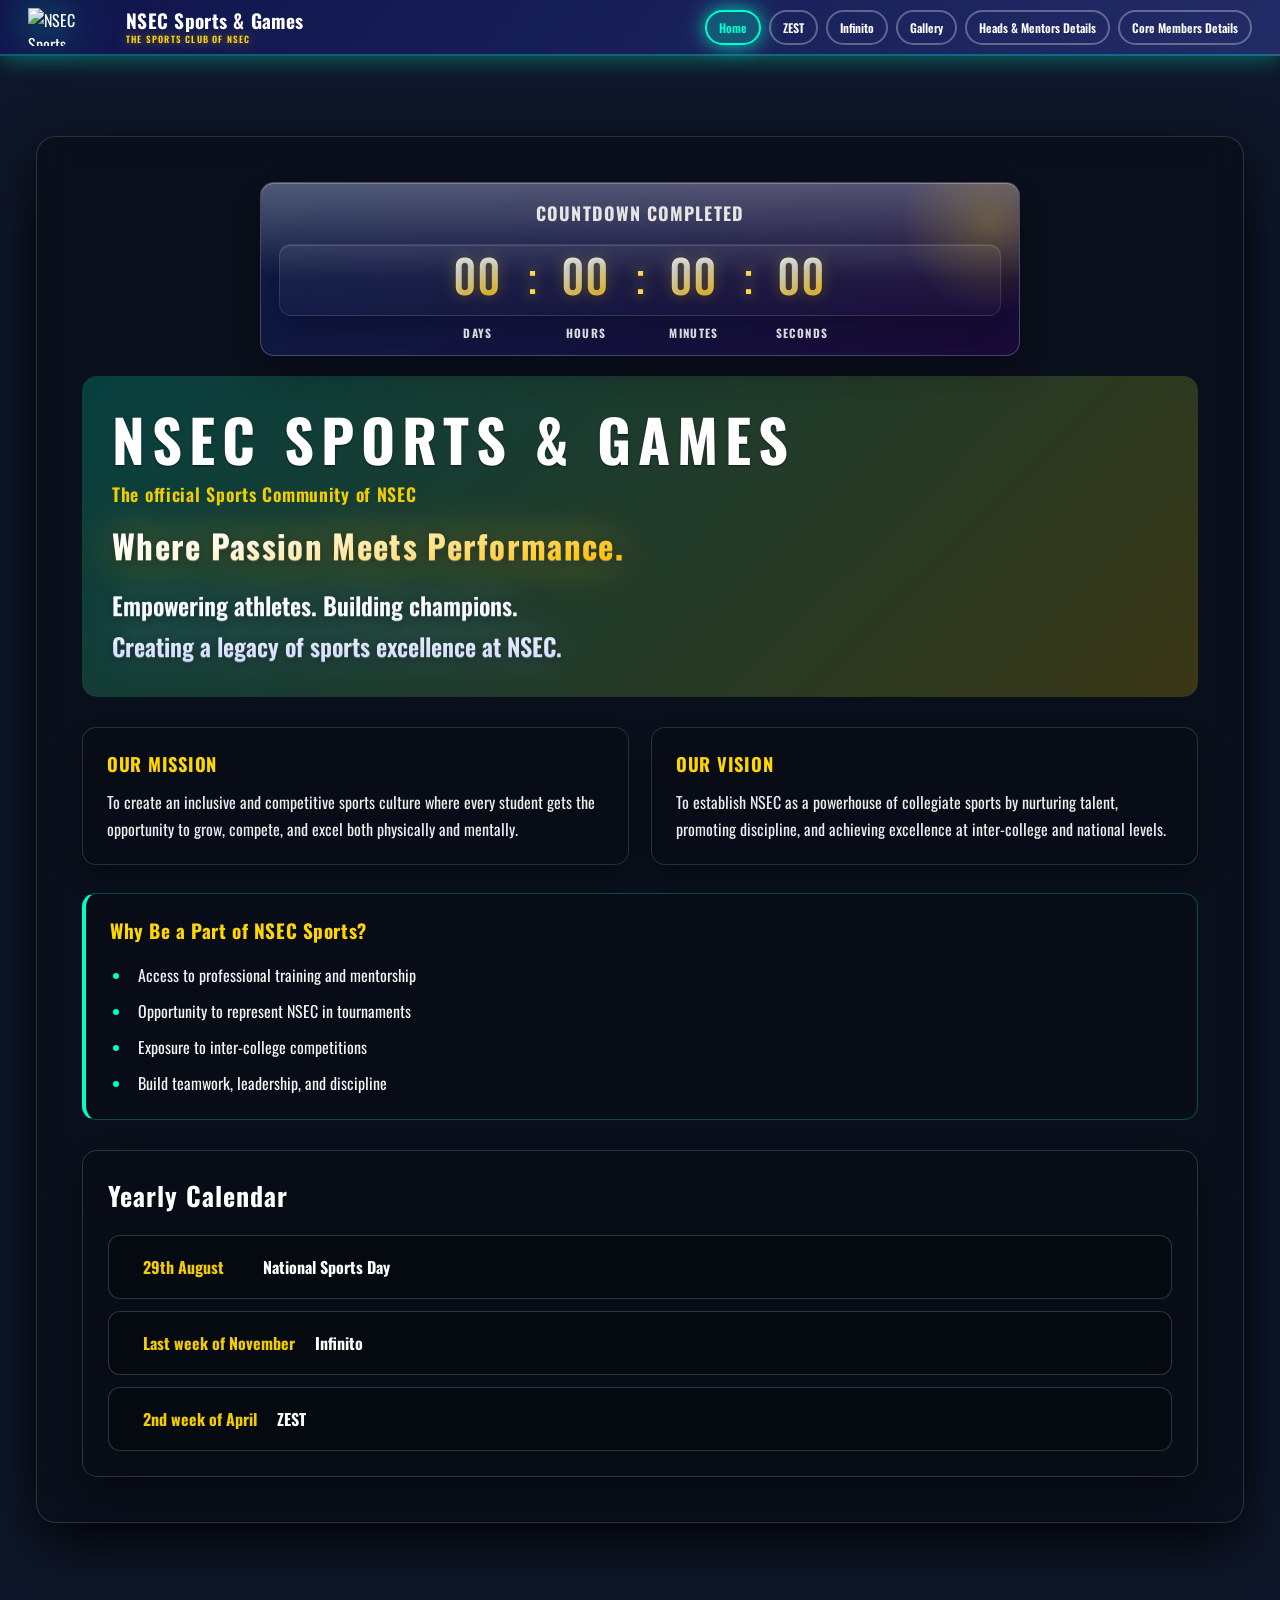
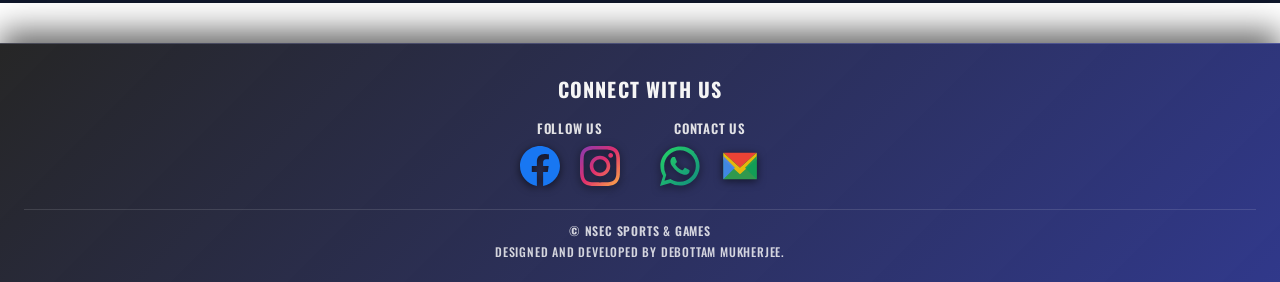
==== index.html @ f40d0f08 "first commit" ====
<!DOCTYPE html>
<html lang="en">
<head>
  <meta charset="UTF-8">
  <meta name="viewport" content="width=device-width, initial-scale=1.0">
  <title>NSEC Sports &amp; Games</title>
  <!-- Google Fonts - Sporty Font -->
  <link rel="preconnect" href="https://fonts.googleapis.com">
  <link rel="preconnect" href="https://fonts.gstatic.com" crossorigin>
  <link href="https://fonts.googleapis.com/css2?family=Bebas+Neue&family=Oswald:wght@400;600;700&display=swap" rel="stylesheet">
  <!-- Reuse existing ZEST theme -->
  <link rel="stylesheet" href="style.css">
  <link rel="stylesheet" href="nsec-sports.css">
</head>
<body class="nsec-page">
  <header class="nsec-header">
    <div class="logo-container nsec-logo-container">
      <img src="assets/NSEC_SPORTS_LOGO.png" alt="NSEC Sports" class="nsec-nav-logo">
      <div>
        <h1 id="animated-header">NSEC Sports &amp; Games</h1>
        <div class="tagline">THE SPORTS CLUB OF NSEC</div>
      </div>
    </div>

    <div class="menu-toggle" id="hamburger-nsec">
      <span></span>
      <span></span>
      <span></span>
    </div>

    <nav id="navMenuNsec">
      <a href="javascript:void(0)" class="nav-link-nsec active" data-section="home-nsec">Home</a>
      <!-- ZEST: link to existing ZEST portal -->
      <a href="zest.html" class="nav-link-nsec">ZEST</a>
      <a href="javascript:void(0)" class="nav-link-nsec" data-section="infinito">Infinito</a>
      <a href="javascript:void(0)" class="nav-link-nsec" data-section="gallery-nsec">Gallery</a>
      <a href="javascript:void(0)" class="nav-link-nsec" data-section="sports-head-nsec">Heads &amp; Mentors Details</a>
      <a href="javascript:void(0)" class="nav-link-nsec" data-section="core-members-nsec">Core Members Details</a>
    </nav>
  </header>

  <!-- HOME: yearly calendar + committee (logo gradient bg) -->
  <section id="home-nsec" class="active nsec-home-section">
    <div class="card nsec-home-card">
        <div class="nsec-countdown-strip" aria-live="polite">
          <p class="nsec-countdown-title">ZEST 2026 starts in</p>
          <p class="nsec-countdown-live-message" id="nsecCountdownLiveMessage">ZEST 2026 IS HERE!!</p>
          <div class="nsec-countdown-timer" id="nsecCountdown">
            <span class="nsec-time-unit" id="cd-days">00</span>
            <span class="nsec-time-sep" aria-hidden="true">:</span>
            <span class="nsec-time-unit" id="cd-hours">00</span>
            <span class="nsec-time-sep" aria-hidden="true">:</span>
            <span class="nsec-time-unit" id="cd-minutes">00</span>
            <span class="nsec-time-sep" aria-hidden="true">:</span>
            <span class="nsec-time-unit" id="cd-seconds">00</span>
          </div>
          <div class="nsec-countdown-labels" aria-hidden="true">
            <span>Days</span>
            <span>Hours</span>
            <span>Minutes</span>
            <span>Seconds</span>
          </div>
        </div>
        <div class="welcome-banner">
          <div class="nsec-hero-heading-block">
            <h2>NSEC Sports &amp; Games</h2>
            <p class="nsec-hero-official">The official Sports Community of NSEC</p>
          </div>
          <div class="nsec-hero-message">
            <p class="nsec-hero-tagline">Where Passion Meets Performance.</p>
            <p class="nsec-hero-lede">
              Empowering athletes. Building champions. Creating a legacy of sports excellence at NSEC.
            </p>
          </div>
        </div>

        <div class="nsec-mission-vision">
          <div class="nsec-mission-vision-block">
            <h3>Our Mission</h3>
            <p>
              To create an inclusive and competitive sports culture where every student gets the opportunity to grow, compete, and excel both physically and mentally.
            </p>
          </div>
          <div class="nsec-mission-vision-block">
            <h3>Our Vision</h3>
            <p>
              To establish NSEC as a powerhouse of collegiate sports by nurturing talent, promoting discipline, and achieving excellence at inter-college and national levels.
            </p>
          </div>
        </div>

        <div class="nsec-why-join">
          <h3>Why Be a Part of NSEC Sports?</h3>
          <ul class="nsec-why-join-list">
            <li>Access to professional training and mentorship</li>
            <li>Opportunity to represent NSEC in tournaments</li>
            <li>Exposure to inter-college competitions</li>
            <li>Build teamwork, leadership, and discipline</li>
          </ul>
        </div>

        <div class="schedule-box nsec-calendar">
          <h3>Yearly Calendar</h3>

          <div class="schedule-item nsec-schedule-flip">
            <div class="nsec-schedule-inner">
              <div class="nsec-schedule-front">
                <span class="schedule-time">29th August</span>
                <span class="schedule-event">National Sports Day</span>
              </div>
              <div class="nsec-schedule-back">
                <span class="schedule-note">Honouring legends and inspiring the next generation of NSEC athletes.</span>
              </div>
            </div>
          </div>

          <div class="schedule-item nsec-schedule-flip">
            <div class="nsec-schedule-inner">
              <div class="nsec-schedule-front">
                <span class="schedule-time">Last week of November</span>
                <span class="schedule-event">Infinito</span>
              </div>
              <div class="nsec-schedule-back">
                <span class="schedule-note">Inter‑college battles where NSEC takes on campuses from across the city.</span>
              </div>
            </div>
          </div>

          <div class="schedule-item nsec-schedule-flip">
            <div class="nsec-schedule-inner">
              <div class="nsec-schedule-front">
                <span class="schedule-time">2nd week of April</span>
                <span class="schedule-event">ZEST</span>
              </div>
              <div class="nsec-schedule-back">
                <span class="schedule-note">Our intra‑college general championship where every department fights for glory.</span>
              </div>
            </div>
          </div>
        </div>
      </div>
  </section>

  <!-- INFINITO: Coming Soon (sports-themed gradient) -->
  <section id="infinito" class="nsec-infinito-section">
    <div class="card">
      <h2>Infinito – Inter‑College Sports Fest</h2>
      <p>
        Infinito is scheduled for the <strong>last week of November</strong>, bringing together teams from
        various colleges for an action‑packed sports fest.
      </p>
      <h3 style="margin-top: 25px; text-align: center;">COMING SOON...</h3>
      <p style="text-align: center; color: #aaa; margin-top: 10px;">
        Detailed schedule, events, and registration information will be updated here.
      </p>
    </div>
  </section>

  <!-- GALLERY: Sports photos and events -->
  <section id="gallery-nsec" class="nsec-gallery-section">
    <div class="card">
      <h2>Gallery</h2>
      <p style="margin-bottom: 20px;">
        Explore our collection of sports events, competitions, and memorable moments from NSEC Sports &amp; Games.
      </p>
      <div class="gallery-grid nsec-gallery-grid">
        <div class="nsec-gallery-item"><img src="pictures_sports/_DSF9504.JPG" alt="NSEC Sports gallery image 1" loading="lazy"></div>
        <div class="nsec-gallery-item"><img src="pictures_sports/_DSF9548.JPG.jpeg" alt="NSEC Sports gallery image 2" loading="lazy"></div>
        <div class="nsec-gallery-item"><img src="pictures_sports/20220829_155145.jpg.jpeg" alt="NSEC Sports gallery image 3" loading="lazy"></div>
        <div class="nsec-gallery-item"><img src="pictures_sports/dsc_1819.jpg.jpeg" alt="NSEC Sports gallery image 4" loading="lazy"></div>
        <div class="nsec-gallery-item"><img src="pictures_sports/dsc_1949.jpg.jpeg" alt="NSEC Sports gallery image 5" loading="lazy"></div>
        <div class="nsec-gallery-item"><img src="pictures_sports/DSCF6471.JPG" alt="NSEC Sports gallery image 6" loading="lazy"></div>
        <div class="nsec-gallery-item"><img src="pictures_sports/DSCF6500.JPG" alt="NSEC Sports gallery image 7" loading="lazy"></div>
        <div class="nsec-gallery-item"><img src="pictures_sports/DSCF6588.JPG" alt="NSEC Sports gallery image 9" loading="lazy"></div>
        <div class="nsec-gallery-item"><img src="pictures_sports/img_7163.jpg.jpeg" alt="NSEC Sports gallery image 10" loading="lazy"></div>
        <div class="nsec-gallery-item"><img src="pictures_sports/whatsapp%20image%202026-03-26%20at%2022.44.28.jpeg" alt="NSEC Sports gallery image 11" loading="lazy"></div>
        <div class="nsec-gallery-item"><img src="pictures_sports/whatsapp%20image%202026-03-26%20at%2022.44.29.jpeg" alt="NSEC Sports gallery image 12" loading="lazy"></div>
        <div class="nsec-gallery-item"><img src="pictures_sports/whatsapp%20image%202026-03-26%20at%2022.44.31.jpeg" alt="NSEC Sports gallery image 13" loading="lazy"></div>
        <div class="nsec-gallery-item"><img src="pictures_sports/whatsapp%20image%202026-03-26%20at%2022.44.32.jpeg" alt="NSEC Sports gallery image 14" loading="lazy"></div>
        <div class="nsec-gallery-item"><img src="pictures_sports/whatsapp%20image%202026-03-26%20at%2022.44.33.jpeg" alt="NSEC Sports gallery image 15" loading="lazy"></div>
        <div class="nsec-gallery-item"><img src="pictures_sports/whatsapp%20image%202026-03-26%20at%2022.44.36.jpeg" alt="NSEC Sports gallery image 16" loading="lazy"></div>
        <div class="nsec-gallery-item"><img src="pictures_sports/whatsapp%20image%202026-03-26%20at%2022.44.37.jpeg" alt="NSEC Sports gallery image 17" loading="lazy"></div>
        <div class="nsec-gallery-item"><img src="pictures_sports/whatsapp%20image%202026-03-26%20at%2022.44.39.jpeg" alt="NSEC Sports gallery image 18" loading="lazy"></div>
        <div class="nsec-gallery-item"><img src="pictures_sports/whatsapp%20image%202026-03-26%20at%2022.44.42.jpeg" alt="NSEC Sports gallery image 19" loading="lazy"></div>
        <div class="nsec-gallery-item"><img src="pictures_sports/whatsapp%20image%202026-03-26%20at%2022.44.44%20%282%29.jpeg" alt="NSEC Sports gallery image 20" loading="lazy"></div>
        <div class="nsec-gallery-item"><img src="pictures_sports/whatsapp%20image%202026-03-26%20at%2022.44.44.jpeg" alt="NSEC Sports gallery image 21" loading="lazy"></div>
        <div class="nsec-gallery-item"><img src="pictures_sports/whatsapp%20image%202026-03-29%20at%2016.07.08.jpeg" alt="NSEC Sports gallery image 22" loading="lazy"></div>
        <div class="nsec-gallery-item"><img src="pictures_sports/whatsapp%20image%202026-03-29%20at%2016.08.59.jpeg" alt="NSEC Sports gallery image 23" loading="lazy"></div>
        <div class="nsec-gallery-item"><img src="pictures_sports/whatsapp%20image%202026-03-29%20at%2016.16.18.jpeg" alt="NSEC Sports gallery image 24" loading="lazy"></div>
        <div class="nsec-gallery-item"><img src="pictures_sports/WhatsApp%20Image%202026-03-30%20at%201.35.08%20AM.jpeg" alt="NSEC Sports gallery image 25" loading="lazy"></div>
      </div>
    </div>
  </section>

  <!-- SPORTS HEAD DETAILS: Committee cards with hover effect -->
  <section id="sports-head-nsec" class="nsec-sports-head-section">
    <div class="card">
      <h2>Heads &amp; Mentors Details</h2>
      <p style="margin-bottom: 20px; text-align: center;">
        Meet the sports heads and committee behind NSEC Sports &amp; Games.
      </p>
      <div class="committee-section" id="committeeGrid">
        <!-- INDOOR GAMES -->
        <div class="committee-group">
          <h3 class="committee-group-header committee-group-header--section">Indoor Games</h3>
        </div>
        <!-- Table Tennis Head -->
        <div class="committee-group">
          <h3 class="committee-group-header"><span class="committee-group-icon"><svg viewBox="0 0 24 24" xmlns="http://www.w3.org/2000/svg"><path d="M18.5 14c-.28 0-.5.22-.5.5v2.5c0 .28-.22.5-.5.5h-2.5c-.28 0-.5-.22-.5-.5s.22-.5.5-.5H17v-2c0-.28.22-.5.5-.5s.5.22.5.5v2.5c0 .28-.22.5-.5.5h-2.5c-.28 0-.5-.22-.5-.5s.22-.5.5-.5H17v-2c0-.28.22-.5.5-.5zm-13 0c-.28 0-.5.22-.5.5v2.5c0 .28.22.5.5.5h2.5c.28 0 .5-.22.5-.5s-.22-.5-.5-.5H7v-2c0-.28-.22-.5-.5-.5S6 14.22 6 14.5v2.5c0 .28.22.5.5.5h2.5c.28 0 .5-.22.5-.5s-.22-.5-.5-.5H7v-2c0-.28.22-.5.5-.5zM12 4C7.58 4 4 7.58 4 12s3.58 8 8 8 8-3.58 8-8-3.58-8-8-8zm0 14c-3.31 0-6-2.69-6-6s2.69-6 6-6 6 2.69 6 6-2.69 6-6 6z"/></svg></span>Table Tennis Heads</h3>
          <div class="committee-grid">
            <div class="committee-card"><div class="committee-card-inner"><img src="SPORTS COMMITTEE LIST/Soumyarup_TT Head - Soumyarup Chakraborty.jpg" alt="Soumyarup Chakrabarty"><div class="committee-info"><span class="committee-position"><span class="head-text">Table Tennis</span> Head</span><span class="committee-name">Soumyarup Chakrabarty</span><span class="committee-year">3rd Year</span><span class="committee-department">EE</span></div><div class="sporty-figures"></div></div></div>

            <div class="committee-card"><div class="committee-card-inner"><img src="SPORTS COMMITTEE LIST/IMG_20250810_115324 - Anjali Kumari.jpg" alt="Anjali Kumari"><div class="committee-info"><span class="committee-position"><span class="head-text">Table Tennis</span> Head</span><span class="committee-name">Anjali Kumari</span><span class="committee-year">2nd Year</span><span class="committee-department">CSBS</span></div><div class="sporty-figures"></div></div></div>
          </div>
        </div>
        <!-- Chess Head -->
        <div class="committee-group">
          <h3 class="committee-group-header"><span class="committee-group-icon"><svg viewBox="0 0 24 24" xmlns="http://www.w3.org/2000/svg"><path d="M19 22H5v-2h14v2zm-2.5-12c-.83 0-1.5-.67-1.5-1.5V6h-2v2.5c0 .83-.67 1.5-1.5 1.5S8 9.33 8 8.5V6H6v2.5C6 9.33 5.33 10 4.5 10S3 9.33 3 8.5V5c0-1.1.9-2 2-2h4V2h2v1h4c1.1 0 2 .9 2 2v3.5c0 .83-.67 1.5-1.5 1.5S15 9.33 15 8.5V6h-2v2.5c0 .83-.67 1.5-1.5 1.5z"/></svg></span>Chess Heads</h3>
          <div class="committee-grid">
            <div class="committee-card"><div class="committee-card-inner"><img src="SPORTS%20COMMITTEE%20LIST/Shashank Sinha_Chess Head - Shashank Sinha.jpg" alt="Shashank Sinha"><div class="committee-info"><span class="committee-position"><span class="head-text">Chess</span> Head</span><span class="committee-name">Shashank Sinha</span><span class="committee-year">3rd Year</span><span class="committee-department">IT</span></div><div class="sporty-figures"></div></div></div>
            <div class="committee-card"><div class="committee-card-inner"><img src="SPORTS%20COMMITTEE%20LIST/AMAN CHOUDHARY  - Aman Choudhary.jpg" alt="Aman Choudhary"><div class="committee-info"><span class="committee-position"><span class="head-text">Chess</span> Head</span><span class="committee-name">Aman Choudhary</span><span class="committee-year">3rd Year</span><span class="committee-department">CSBS</span></div><div class="sporty-figures"></div></div></div>
          </div>
        </div>
        <!-- Carrom Head -->
        <div class="committee-group">
          <h3 class="committee-group-header"><span class="committee-group-icon"><svg viewBox="0 0 24 24" xmlns="http://www.w3.org/2000/svg"><circle cx="12" cy="12" r="10" fill="none" stroke="currentColor" stroke-width="2"/><circle cx="12" cy="12" r="5" fill="currentColor"/></svg></span>Carrom Heads</h3>
          <div class="committee-grid">
            <div class="committee-card"><div class="committee-card-inner"><img src="SPORTS%20COMMITTEE%20LIST/Sneha Saha  - Sneha Saha.jpg" alt="Sneha Saha"><div class="committee-info"><span class="committee-position"><span class="head-text">Carrom</span> Head</span><span class="committee-name">Sneha Saha</span><span class="committee-year">2nd Year</span><span class="committee-department">BCA</span></div><div class="sporty-figures"></div></div></div>
            <div class="committee-card"><div class="committee-card-inner"><img src="SPORTS%20COMMITTEE%20LIST/Sarbojit Roy_Carrom Head - Sarbojit Roy.jpg" alt="Sarbojit Roy"><div class="committee-info"><span class="committee-position"><span class="head-text">Carrom</span> Head</span><span class="committee-name">Sarbojit Roy</span><span class="committee-year">2nd Year</span><span class="committee-department">CS-IOT</span></div><div class="sporty-figures"></div></div></div>
          </div>
        </div>
        <!-- Darts Head -->
        <div class="committee-group">
          <h3 class="committee-group-header"><span class="committee-group-icon"><svg viewBox="0 0 24 24" xmlns="http://www.w3.org/2000/svg"><path d="M15.5 2.25l-.5.5 4 4 .5-.5c.5-.5.5-1.3 0-1.8l-2.2-2.2c-.3-.3-.7-.4-1-.4-.4 0-.8.2-1.1.5zM3 20.5v-2.9l10-10 2.9 2.9-10 10H3zM5.5 19h1.1l8.4-8.4-1.1-1.1L5.5 17.9V19zM2 22v-2h20v2H2z"/></svg></span>Darts Head</h3>
          <div class="committee-grid">
            <div class="committee-card"><div class="committee-card-inner"><img src="SPORTS%20COMMITTEE%20LIST/4911142a-cee1-4b1f-a5c9-974a958bd5c6 - Debarghya Mandal.jpg" alt="Debarghya Mandal"><div class="committee-info"><span class="committee-position"><span class="head-text">Darts</span> Head</span><span class="committee-name">Debarghya Mandal</span><span class="committee-year">2nd Year</span><span class="committee-department">ECE</span></div><div class="sporty-figures"></div></div></div>
          </div>
        </div>
        <!-- Badminton Heads -->
        <div class="committee-group">
          <h3 class="committee-group-header"><span class="committee-group-icon"><svg viewBox="0 0 24 24" xmlns="http://www.w3.org/2000/svg"><path d="M12 2C6.48 2 2 6.48 2 12s4.48 10 10 10 10-4.48 10-10S17.52 2 12 2zm-1 17.93c-3.95-.49-7-3.85-7-7.93 0-.62.08-1.21.21-1.79L9 15v1c0 1.1.9 2 2 2v1.93zm6.9-2.54c-.26-.81-1-1.39-1.9-1.39h-1v-3c0-.55-.45-1-1-1H8v-2h2c.55 0 1-.45 1-1V7h2c1.1 0 2-.9 2-2v-.41c2.93 1.19 5 4.06 5 7.41 0 2.08-.8 3.97-2.1 5.39z"/></svg></span>Badminton Heads</h3>
          <div class="committee-grid">
            <div class="committee-card"><div class="committee-card-inner"><img src="SPORTS%20COMMITTEE%20LIST/Anwesha Mahata - Anwesha Mahata.jpg" alt="Anwesha Mahata"><div class="committee-info"><span class="committee-position"><span class="head-text">Badminton</span> Head</span><span class="committee-name">Anwesha Mahata</span><span class="committee-year">2nd Year</span><span class="committee-department">CSE-AIML</span></div><div class="sporty-figures"></div></div></div>
            <div class="committee-card"><div class="committee-card-inner"><img src="SPORTS%20COMMITTEE%20LIST/IMG-20260220-WA0001 - Vivek Kumar.jpg" alt="Vivek Kumar"><div class="committee-info"><span class="committee-position"><span class="head-text">Badminton</span> Head</span><span class="committee-name">Vivek Kumar</span><span class="committee-year">3rd Year</span><span class="committee-department">CSBS</span></div><div class="sporty-figures"></div></div></div>
          </div>
        </div>
        <!-- OUTDOOR GAMES -->
        <div class="committee-group">
          <h3 class="committee-group-header committee-group-header--section">Outdoor Games</h3>
        </div>
        <!-- Volleyball Head -->
        <div class="committee-group">
          <h3 class="committee-group-header"><span class="committee-group-icon"><svg viewBox="0 0 24 24" xmlns="http://www.w3.org/2000/svg"><circle cx="12" cy="12" r="10" fill="none" stroke="currentColor" stroke-width="1.5"/><path d="M12 2v4M12 18v4M2 12h4M18 12h4M4.93 4.93l2.83 2.83M16.24 16.24l2.83 2.83M4.93 19.07l2.83-2.83M16.24 7.76l2.83-2.83M19.07 4.93l-2.83 2.83M7.76 16.24l-2.83 2.83" stroke="currentColor" stroke-width="1.2" fill="none"/></svg></span>Volleyball Heads</h3>
          <div class="committee-grid">
            <div class="committee-card"><div class="committee-card-inner"><img src="SPORTS%20COMMITTEE%20LIST/Abhigyan kumar - Abhigyan Kumar.jpg" alt="Abhigyan Kumar"><div class="committee-info"><span class="committee-position"><span class="head-text">Volleyball</span> Head</span><span class="committee-name">Abhigyan Kumar</span><span class="committee-year">2nd Year</span><span class="committee-department">CS-IOT</span></div><div class="sporty-figures"></div></div></div>
            <div class="committee-card"><div class="committee-card-inner"><img src="SPORTS%20COMMITTEE%20LIST/soham ghosh  - SOHAM GHOSH.jpg" alt="Soham Ghosh"><div class="committee-info"><span class="committee-position"><span class="head-text">Volleyball</span> Head</span><span class="committee-name">Soham Ghosh</span><span class="committee-year">2nd Year</span><span class="committee-department">AEIE</span></div><div class="sporty-figures"></div></div></div>
          </div>
        </div>
        <!-- Handball Heads -->
        <div class="committee-group">
          <h3 class="committee-group-header"><span class="committee-group-icon"><svg viewBox="0 0 24 24" xmlns="http://www.w3.org/2000/svg"><circle cx="12" cy="12" r="10"/></svg></span>Handball Heads</h3>
          <div class="committee-grid">
            <div class="committee-card"><div class="committee-card-inner"><img src="SPORTS%20COMMITTEE%20LIST/Nishant Mukherjee_CSE-2ND YEAR_HANDBALL HEAD.jpg" alt="Nishant Mukherjee"><div class="committee-info"><span class="committee-position"><span class="head-text">Handball</span> Head</span><span class="committee-name">Nishant Mukherjee</span><span class="committee-year">2nd Year</span><span class="committee-department">CSE</span></div><div class="sporty-figures"></div></div></div>
            <div class="committee-card"><div class="committee-card-inner"><img src="SPORTS%20COMMITTEE%20LIST/Anoushka Basu - Anoushka Basu (Ender).jpg" alt="Anoushka Basu"><div class="committee-info"><span class="committee-position"><span class="head-text">Handball</span> Head</span><span class="committee-name">Anoushka Basu</span><span class="committee-year">2nd Year</span><span class="committee-department">EE</span></div><div class="sporty-figures"></div></div></div>
            <div class="committee-card"><div class="committee-card-inner"><img src="SPORTS%20COMMITTEE%20LIST/Shuvabrata Acharya  - Shuvabrata Acharya.jpg" alt="Shuvabrata Acharya"><div class="committee-info"><span class="committee-position"><span class="head-text">Handball</span> Head</span><span class="committee-name">Shuvabrata Acharya</span><span class="committee-year">2nd Year</span><span class="committee-department">ECE</span></div><div class="sporty-figures"></div></div></div>
          </div>
        </div>
        <!-- Cricket Head -->
        <div class="committee-group">
          <h3 class="committee-group-header"><span class="committee-group-icon"><svg viewBox="0 0 24 24" xmlns="http://www.w3.org/2000/svg"><path d="M18 4l-4 4h2.5l-.5 2-3-3 .5-2H14l-2-2 1.5-1.5L18 4zM6 20l4-4h2.5l-.5-2-3 3 .5 2H10l2 2-1.5 1.5L6 20zm12-2l-1.5-1.5L14 18v-2.5l-2 .5 3 3 2-.5V18l4-4-1.5-1.5zM4 6l1.5 1.5L8 6v2.5l2-.5-3-3-2 .5V6L4 4z"/></svg></span>Cricket Heads</h3>
          <div class="committee-grid">
            <div class="committee-card"><div class="committee-card-inner"><img src="SPORTS%20COMMITTEE%20LIST/Aritra Gupta_CSDS-2ND YEAR_CRICKET HEAD.jpg" alt="Aritra Gupta"><div class="committee-info"><span class="committee-position"><span class="head-text">Cricket</span> Head</span><span class="committee-name">Aritra Gupta</span><span class="committee-year">2nd Year</span><span class="committee-department">CSDS</span></div><div class="sporty-figures"></div></div></div>
            <div class="committee-card"><div class="committee-card-inner"><img src="SPORTS%20COMMITTEE%20LIST/IMG20250930174637 - sujal shukla.jpg" alt="Sujal Shukla"><div class="committee-info"><span class="committee-position"><span class="head-text">Cricket</span> Head</span><span class="committee-name">Sujal Shukla</span><span class="committee-year">2nd Year</span><span class="committee-department">CSE</span></div><div class="sporty-figures"></div></div></div>
          </div>
        </div>
        <!-- Athletics -->
        <div class="committee-group">
          <h3 class="committee-group-header"><span class="committee-group-icon"><svg viewBox="0 0 24 24" xmlns="http://www.w3.org/2000/svg"><path d="M13.49 5.48c1.1 0 2-.9 2-2s-.9-2-2-2-2 .9-2 2 .9 2 2 2zm-3.6 13.9l1-4.4 2.1 2v6h2v-7.5l-2.1-2 .6-3c1.3 1.5 3.3 2.5 5.5 2.5v-2c-1.9 0-3.5-1-4.3-2.4l-1-1.6c-.4-.6-1-1-1.7-1-.3 0-.5.1-.8.1l-5.2 2.2v4.7h2v-3.4l1.8-.7-1.6 8.1-4.9-1-.4 2 7 1.4z"/></svg></span>Athletics Heads</h3>
          <div class="committee-grid">
            <div class="committee-card"><div class="committee-card-inner"><img src="SPORTS%20COMMITTEE%20LIST/IMG_20251106_024901_085 - MIHIR DAS.jpg" alt="Mihir Das"><div class="committee-info"><span class="committee-position"><span class="head-text">Athletics</span> Head</span><span class="committee-name">Mihir Das</span><span class="committee-year">2nd Year</span><span class="committee-department">CSBS</span></div><div class="sporty-figures"></div></div></div>
            <div class="committee-card"><div class="committee-card-inner"><img src="SPORTS%20COMMITTEE%20LIST/Priyanshu_Banik - Priyanshu Banik.jpg" alt="Priyanshu Banik"><div class="committee-info"><span class="committee-position"><span class="head-text">Athletics</span> Head</span><span class="committee-name">Priyanshu Banik</span><span class="committee-year">2nd Year</span><span class="committee-department">CSE-AIML</span></div><div class="sporty-figures"></div></div></div>
          </div>
        </div>
        <!-- Football Head -->
        <div class="committee-group">
          <h3 class="committee-group-header"><span class="committee-group-icon"><svg viewBox="0 0 24 24" xmlns="http://www.w3.org/2000/svg"><circle cx="12" cy="12" r="10"/><path d="M12 2l2.5 7.5L22 12l-7.5 2.5L12 22l-2.5-7.5L2 12l7.5-2.5L12 2z" fill="none" stroke="currentColor" stroke-width="1.2"/></svg></span>Football Heads</h3>
          <div class="committee-grid">
            <div class="committee-card"><div class="committee-card-inner"><img src="SPORTS%20COMMITTEE%20LIST/Himangshu Ghosh_AIML_3RD YEAR_FOOTBALL HEAD.jpg" alt="Himangshu Ghosh"><div class="committee-info"><span class="committee-position"><span class="head-text">Football</span> Head</span><span class="committee-name">Himangshu Ghosh</span><span class="committee-year">3rd Year</span><span class="committee-department">AIML</span></div><div class="sporty-figures"></div></div></div>
            <div class="committee-card"><div class="committee-card-inner"><img src="SPORTS%20COMMITTEE%20LIST/PRITHWISH SIL - Prithwish Sil.jpg" alt="Prithwish Sil"><div class="committee-info"><span class="committee-position"><span class="head-text">Football</span> Head</span><span class="committee-name">Prithwish Sil</span><span class="committee-year">2nd Year</span><span class="committee-department">CSBS</span></div><div class="sporty-figures"></div></div></div>
            <div class="committee-card"><div class="committee-card-inner"><img src="SPORTS%20COMMITTEE%20LIST/WA_1771505440812 - Rudra Saha.jpeg" alt="Rudra Saha"><div class="committee-info"><span class="committee-position"><span class="head-text">Football</span> Head</span><span class="committee-name">Rudra Saha</span><span class="committee-year">2nd Year</span><span class="committee-department">CSE-AIML</span></div><div class="sporty-figures"></div></div></div>
          </div>
        </div>
        <!-- Technical team (after outdoor games) -->
        <div class="committee-group">
          <h3 class="committee-group-header committee-group-header--section">Technical Team</h3>
        </div>
        <div class="committee-group">
          <h3 class="committee-group-header"><span class="committee-group-icon"><svg viewBox="0 0 24 24" xmlns="http://www.w3.org/2000/svg"><path d="M9.4 16.6L4.8 12l4.6-4.6L8 6l-6 6 6 6 1.4-1.4zm5.2 0l4.6-4.6-4.6-4.6L16 6l6 6-6 6-1.4-1.4z"/></svg></span>Technical Heads</h3>
          <div class="committee-grid">
            <div class="committee-card"><div class="committee-card-inner"><img src="SPORTS%20COMMITTEE%20LIST/ADITYA RAJ.jpg" alt="Aditya Raj"><div class="committee-info"><span class="committee-position"><span class="head-text">Technical</span> Head</span><span class="committee-name">Aditya Raj</span><span class="committee-year">3rd Year</span><span class="committee-department">CSBS</span></div><div class="sporty-figures"></div></div></div>
            <div class="committee-card"><div class="committee-card-inner"><img src="SPORTS%20COMMITTEE%20LIST/IMG_20251129_021149 - Atanu Pal.jpg" alt="Atanu Pal"><div class="committee-info"><span class="committee-position"><span class="head-text">Technical</span> Head</span><span class="committee-name">Atanu Pal</span><span class="committee-year">1st Year</span><span class="committee-department">MCA</span></div><div class="sporty-figures"></div></div></div>
          </div>
        </div>
        <div class="committee-group">
          <h3 class="committee-group-header"><span class="committee-group-icon"><svg viewBox="0 0 24 24" xmlns="http://www.w3.org/2000/svg"><path d="M18 16.08c-.76 0-1.44.3-1.96.77L8.91 12.7c.05-.23.09-.46.09-.7s-.04-.47-.09-.7l7.05-4.11c.54.5 1.25.81 2.04.81 1.66 0 3-1.34 3-3s-1.34-3-3-3-3 1.34-3 3c0 .24.04.47.09.7L8.04 9.81C7.5 9.31 6.79 9 6 9c-1.66 0-3 1.34-3 3s1.34 3 3 3c.79 0 1.5-.31 2.04-.81l7.12 4.16c-.05.21-.08.43-.08.65 0 1.61 1.31 2.92 2.92 2.92 1.61 0 2.92-1.31 2.92-2.92s-1.31-2.92-2.92-2.92z"/></svg></span>Social Media Head</h3>
          <div class="committee-grid">
            <div class="committee-card"><div class="committee-card-inner"><img src="SPORTS%20COMMITTEE%20LIST/Aniruddha Mukherjee - Aniruddha Mukherjee.jpg" alt="Aniruddha Mukherjee"><div class="committee-info"><span class="committee-position"><span class="head-text">Social Media</span> Head</span><span class="committee-name">Aniruddha Mukherjee</span><span class="committee-year">2nd Year</span><span class="committee-department">IT</span></div><div class="sporty-figures"></div></div></div>
          </div>
        </div>
        <div class="committee-group">
          <h3 class="committee-group-header"><span class="committee-group-icon"><svg viewBox="0 0 24 24" xmlns="http://www.w3.org/2000/svg"><path d="M18 4l2 4h-3l-2-4h-2l2 4h-3l-2-4H8l2 4H7L5 4H4c-1.1 0-1.99.9-1.99 2L2 18c0 1.1.9 2 2 2h16c1.1 0 2-.9 2-2V4h-4z"/></svg></span>Video Editing Head</h3>
          <div class="committee-grid">
            <div class="committee-card"><div class="committee-card-inner"><img src="SPORTS%20COMMITTEE%20LIST/Ishita Shaw.jpeg" alt="Ishita Shaw"><div class="committee-info"><span class="committee-position"><span class="head-text">Video Editing</span> Head</span><span class="committee-name">Ishita Shaw</span><span class="committee-year">2nd Year</span><span class="committee-department">CSE</span></div><div class="sporty-figures"></div></div></div>
          </div>
        </div>
        <!-- Mentors -->
        <div class="committee-group">
          <h3 class="committee-group-header">
            <span class="committee-group-icon">
              <svg viewBox="0 0 24 24" xmlns="http://www.w3.org/2000/svg">
                <path d="M9.4 16.6L4.8 12l4.6-4.6L8 6l-6 6 6 6 1.4-1.4zm5.2 0l4.6-4.6-4.6-4.6L16 6l6 6-6 6-1.4-1.4z"/>
              </svg>
            </span>
            Mentors
          </h3>
          <div class="committee-grid">
            <div class="committee-card">
              <div class="committee-card-inner">
                <img src="SPORTS COMMITTEE LIST/soudeepanbiswas - soudeepan biswas.jpg" alt="Soudeepan">
                <div class="committee-info">
                  <span class="committee-position">Mentor</span>
                  <span class="committee-name">Soudeepan Biswas</span>
                  <span class="committee-year">4th Year</span>
                  <span class="committee-department">IT</span>
                </div>
                <div class="sporty-figures"></div>
              </div>
            </div>
            <div class="committee-card">
              <div class="committee-card-inner">
                <img src="SPORTS COMMITTEE LIST/sinchan_roy - Sinchan Roy.jpg" alt="Sinchan">
                <div class="committee-info">
                  <span class="committee-position">Mentor</span>
                  <span class="committee-name">Sinchan Roy</span>
                  <span class="committee-year">4th Year</span>
                  <span class="committee-department">IT</span>
                </div>
                <div class="sporty-figures"></div>
              </div>
            </div>
            <div class="committee-card">
              <div class="committee-card-inner">
                <img src="SPORTS COMMITTEE LIST/SOHAM GHOSH MAIN.jpeg" alt="Soham Ghosh">
                <div class="committee-info">
                  <span class="committee-position">Mentor</span>
                  <span class="committee-name">Soham Ghosh</span>
                  <span class="committee-year">4th Year</span>
                  <span class="committee-department">ECE</span>
                </div>
                <div class="sporty-figures"></div>
              </div>
            </div>
          </div>
        </div>
      </div>
    </div>
  </section>

  <!-- CORE MEMBERS DETAILS: Detailed information about core members -->
  <section id="core-members-nsec" class="nsec-core-members-section">
    <div class="card">
      <h2>Core Members Details</h2>
      <p style="margin-bottom: 20px;">
        Meet the core members of NSEC Sports &amp; Games committee.
      </p>
      <div class="core-members-grid">
        <!-- Row 1 -->
        <div class="core-member-card">
          <div class="core-member-card-inner">
            <img src="SPORTS CORE COMMITTEE/IMG_20260220_210047 - Raghav Jaiswal.jpg" alt="Raghav">
            <div class="core-member-info">
              <span class="core-member-name">Raghav Jaiswal</span>
              <span class="core-member-role core-role-president">President</span>
              <span class="core-member-year">4th Year</span>
              <span class="core-member-department">CSE</span>
            </div>
          </div>
        </div>
        <div class="core-member-card">
          <div class="core-member-card-inner">
            <img src="SPORTS CORE COMMITTEE/STOSHA_VP.jpeg" alt="Stosha">
            <div class="core-member-info">
              <span class="core-member-name">Stosha Sen</span>
              <span class="core-member-role core-role-vice-president">Vice President</span>
              <span class="core-member-year">4th Year</span>
              <span class="core-member-department">EE</span>
            </div>
          </div>
        </div>
        <div class="core-member-card">
          <div class="core-member-card-inner">
            <img src="SPORTS CORE COMMITTEE/ANUSHKA TARAFDAR_SECRETARY.jpeg" alt="Anushka">
            <div class="core-member-info">
              <span class="core-member-name">Anushka Tarafdar</span>
              <span class="core-member-role core-role-secretary">Secretary</span>
              <span class="core-member-year">4th Year</span>
              <span class="core-member-department">IT</span>
            </div>
          </div>
        </div>
        <!-- Row 2 -->
        <div class="core-members-break"></div>
        <div class="core-member-card core-member-card--row2">
          <div class="core-member-card-inner">
            <img src="SPORTS CORE COMMITTEE/Rajendra_Kumar - Rajendra Kumar.jpeg" alt="Rajendra">
            <div class="core-member-info">
              <span class="core-member-name">Rajendra Kumar</span>
              <span class="core-member-role core-role-joint-secretary">Joint Secretary</span>
              <span class="core-member-year">3rd Year</span>
              <span class="core-member-department">CSE</span>
            </div>
          </div>
        </div>
        <div class="core-member-card core-member-card--row2">
          <div class="core-member-card-inner">
            <img src="SPORTS CORE COMMITTEE/SAYANDIP M_CO ORDINATOR .jpeg" alt="Sayandip">
            <div class="core-member-info">
              <span class="core-member-name">Sayandip Mondal</span>
              <span class="core-member-role core-role-coordinator">Coordinator</span>
              <span class="core-member-year">4th Year</span>
              <span class="core-member-department">AEIE</span>
            </div>
          </div>
        </div>
      </div>
    </div>
  </section>

  <footer class="site-footer">
    <div class="site-footer-inner">
      <div class="footer-connect">
        <h3 class="footer-title">Connect With Us</h3>
        <div class="footer-connect-grid">
          <div class="footer-connect-column">
            <div class="footer-column-title">Follow Us</div>
            <div class="footer-social-links">
              <a href="https://www.facebook.com/share/1NwCM6Vyj1/" target="_blank" rel="noopener noreferrer" class="social-link">
                <svg width="40" height="40" viewBox="0 0 24 24" fill="#1877F2" xmlns="http://www.w3.org/2000/svg">
                  <path d="M24 12.073c0-6.627-5.373-12-12-12s-12 5.373-12 12c0 5.99 4.388 10.954 10.125 11.854v-8.385H7.078v-3.47h3.047V9.43c0-3.007 1.792-4.669 4.533-4.669 1.312 0 2.686.235 2.686.235v2.953H15.83c-1.491 0-1.956.925-1.956 1.874v2.25h3.328l-.532 3.47h-2.796v8.385C19.612 23.027 24 18.062 24 12.073z"/>
                </svg>
              </a>
              <a href="https://www.instagram.com/nsecsports?igsh=MTd5bjNsMjNtdTRuNg==" target="_blank" rel="noopener noreferrer" class="social-link">
                <svg width="40" height="40" viewBox="0 0 24 24" fill="url(#instagram-gradient-footer)" xmlns="http://www.w3.org/2000/svg">
                  <defs>
                    <linearGradient id="instagram-gradient-footer" x1="0%" y1="0%" x2="100%" y2="100%">
                      <stop offset="0%" style="stop-color:#833AB4;stop-opacity:1" />
                      <stop offset="50%" style="stop-color:#E1306C;stop-opacity:1" />
                      <stop offset="100%" style="stop-color:#FCAF45;stop-opacity:1" />
                    </linearGradient>
                  </defs>
                  <path d="M12 2.163c3.204 0 3.584.012 4.85.07 3.252.148 4.771 1.691 4.919 4.919.058 1.265.069 1.645.069 4.849 0 3.205-.012 3.584-.069 4.849-.149 3.225-1.664 4.771-4.919 4.919-1.266.058-1.644.07-4.85.07-3.204 0-3.584-.012-4.849-.07-3.26-.149-4.771-1.699-4.919-4.92-.058-1.265-.07-1.644-.07-4.849 0-3.204.013-3.583.07-4.849.149-3.227 1.664-4.771 4.919-4.919 1.266-.057 1.645-.069 4.849-.069zm0-2.163c-3.259 0-3.667.014-4.947.072-4.358.2-6.78 2.618-6.98 6.98-.059 1.281-.073 1.689-.073 4.948 0 3.259.014 3.668.072 4.948.2 4.358 2.618 6.78 6.98 6.98 1.281.058 1.689.072 4.948.072 3.259 0 3.668-.014 4.948-.072 4.354-.2 6.782-2.618 6.979-6.98.059-1.28.073-1.689.073-4.948 0-3.259-.014-3.667-.072-4.947-.196-4.354-2.617-6.78-6.979-6.98-1.281-.059-1.69-.073-4.949-.073zm0 5.838c-3.403 0-6.162 2.759-6.162 6.162s2.759 6.163 6.162 6.163 6.162-2.759 6.162-6.163c0-3.403-2.759-6.162-6.162-6.162zm0 10.162c-2.209 0-4-1.79-4-4 0-2.209 1.791-4 4-4s4 1.791 4 4c0 2.21-1.791 4-4 4zm6.406-11.845c-.796 0-1.441.645-1.441 1.44s.645 1.44 1.441 1.44c.795 0 1.439-.645 1.439-1.44s-.644-1.44-1.439-1.44z"/>
                </svg>
              </a>
            </div>
          </div>
          <div class="footer-connect-column">
            <div class="footer-column-title">Contact Us</div>
            <div class="footer-social-links">
              <a href="https://chat.whatsapp.com/IKE2flo7qimL7kziSrSjNU" target="_blank" rel="noopener noreferrer" class="social-link">
                <svg width="40" height="40" viewBox="0 0 24 24" xmlns="http://www.w3.org/2000/svg">
                  <defs>
                    <linearGradient id="whatsapp-gradient-footer" x1="0%" y1="0%" x2="100%" y2="100%">
                      <stop offset="0%" style="stop-color:#25D366;stop-opacity:1" />
                      <stop offset="100%" style="stop-color:#128C7E;stop-opacity:1" />
                    </linearGradient>
                  </defs>
                  <path fill="url(#whatsapp-gradient-footer)" d="M20.52 3.48A11.85 11.85 0 0 0 12 .25C5.52.25.25 5.52.25 12c0 2.1.55 4.15 1.6 5.96L0 24l6.2-1.8A11.7 11.7 0 0 0 12 23.75h.01c6.48 0 11.74-5.27 11.74-11.75 0-3.14-1.22-6.09-3.23-8.17zM12 21.5c-1.86 0-3.68-.5-5.26-1.46l-.38-.23-3.68 1.07 1.1-3.58-.25-.37A9.46 9.46 0 0 1 2.5 12C2.5 6.87 6.87 2.5 12 2.5c2.52 0 4.89.98 6.68 2.77A9.4 9.4 0 0 1 21.5 12c0 5.13-4.37 9.5-9.5 9.5zm5.15-7.4c-.28-.14-1.64-.81-1.9-.9-.26-.1-.45-.14-.64.14-.19.28-.74.9-.9 1.08-.17.19-.33.21-.61.07-.28-.14-1.2-.44-2.28-1.4-.84-.75-1.4-1.68-1.57-1.96-.16-.28-.02-.43.12-.57.12-.12.28-.31.42-.47.14-.16.19-.28.28-.47.09-.19.05-.35-.02-.49-.07-.14-.64-1.54-.88-2.1-.23-.55-.47-.47-.64-.48h-.55c-.19 0-.49.07-.75.35-.26.28-.99.97-.99 2.36 0 1.39 1.02 2.73 1.16 2.92.14.19 2.01 3.08 4.87 4.32.68.29 1.21.46 1.63.59.68.22 1.29.19 1.78.12.54-.08 1.64-.67 1.87-1.32.23-.65.23-1.2.16-1.32-.07-.12-.26-.19-.54-.33z"/>
                </svg>
              </a>
              <a href="mailto:sports@nsec.ac.in" class="social-link">
                <svg width="40" height="40" viewBox="0 0 24 24" xmlns="http://www.w3.org/2000/svg">
                  <path fill="#EA4335" d="M2 4h20L12 13 2 4z"/>
                  <path fill="#34A853" d="M2 4v16h20V4l-10 9L2 4z" opacity="0.9"/>
                  <path fill="#FBBC04" d="M2 4l10 9 10-9v4L12 17 2 8V4z" opacity="0.9"/>
                  <path fill="#4285F4" d="M2 20l7-7-7-7v14z" opacity="0.9"/>
                  <path fill="#0F9D58" d="M22 20l-7-7 7-7v14z" opacity="0.9"/>
                </svg>
              </a>
            </div>
          </div>
        </div>
      </div>
      <div class="footer-bottom">
        <div class="footer-copy">© NSEC SPORTS &amp; GAMES</div>
        <div class="footer-credit">DESIGNED AND DEVELOPED BY DEBOTTAM MUKHERJEE.</div>
      </div>
    </div>
  </footer>

  <!-- Minimal JS just for this page: hamburger + section switching -->
  <script>
    // Letter-by-letter animation function
    function animateText(elementId) {
      const element = document.getElementById(elementId);
      if (!element) return;
      
      const text = element.textContent;
      const letters = text.split('');
      element.textContent = '';
      
      letters.forEach((letter, index) => {
        const span = document.createElement('span');
        if (letter === ' ') {
          span.className = 'space';
          span.textContent = '\u00A0'; // Non-breaking space
        } else {
          span.textContent = letter;
        }
        span.style.animationDelay = `${index * 0.1}s`;
        element.appendChild(span);
      });
    }

    // Sporty figure icons (SVG paths)
    const SPORTY_ICONS = [
      '<svg viewBox="0 0 24 24" fill="#ffd700"><path d="M12 2L15 8L22 9L17 14L18 21L12 18L6 21L7 14L2 9L9 8L12 2Z"/></svg>',
      '<svg viewBox="0 0 24 24" fill="#00ffcc"><circle cx="12" cy="12" r="10"/></svg>',
      '<svg viewBox="0 0 24 24" fill="#ff6b6b"><ellipse cx="12" cy="12" rx="10" ry="6"/></svg>',
      '<svg viewBox="0 0 24 24" fill="#ffd700"><path d="M12 5L14 10L19 10L15 13L16 18L12 15L8 18L9 13L5 10L10 10L12 5Z"/></svg>',
      '<svg viewBox="0 0 24 24" fill="#536dfe"><circle cx="12" cy="12" r="9"/></svg>',
    ];

    function initCommitteeCards() {
      const cards = document.querySelectorAll('.committee-card');
      cards.forEach(card => {
        card.addEventListener('mouseenter', function () {
          const figures = this.querySelector('.sporty-figures');
          if (!figures) return;
          figures.innerHTML = '';
          const count = 8;
          for (let i = 0; i < count; i++) {
            const fig = document.createElement('div');
            fig.className = 'sporty-figure';
            fig.style.left = (10 + Math.random() * 80) + '%';
            fig.style.top = (10 + Math.random() * 80) + '%';
            fig.style.animationDelay = i * 0.06 + 's';
            fig.innerHTML = SPORTY_ICONS[i % SPORTY_ICONS.length];
            figures.appendChild(fig);
          }
          this.classList.add('active');
        });
        card.addEventListener('mouseleave', function () {
          const figures = this.querySelector('.sporty-figures');
          if (figures) figures.innerHTML = '';
          this.classList.remove('active');
        });
      });
    }

    function initNsecCountdown() {
      const titleEl = document.querySelector('.nsec-countdown-title');
      const timerWrap = document.getElementById('nsecCountdown');
      const liveMsgEl = document.getElementById('nsecCountdownLiveMessage');
      const daysEl = document.getElementById('cd-days');
      const hoursEl = document.getElementById('cd-hours');
      const minutesEl = document.getElementById('cd-minutes');
      const secondsEl = document.getElementById('cd-seconds');
      if (!titleEl || !timerWrap || !liveMsgEl || !daysEl || !hoursEl || !minutesEl || !secondsEl) return;

      // Countdown target: 9 April 2026, 2:00 PM (local time)
      const targetTime = new Date(2026, 3, 9, 14, 0, 0).getTime();
      // Keep "IS HERE" message visible until end of 12 April 2026
      const liveMessageEndTime = new Date(2026, 3, 13, 0, 0, 0).getTime();

      function pad(value) {
        return String(value).padStart(2, '0');
      }

      function render() {
        const now = Date.now();
        const diff = targetTime - now;

        if (now >= targetTime && now < liveMessageEndTime) {
          titleEl.style.display = 'none';
          timerWrap.style.display = 'none';
          liveMsgEl.style.display = 'block';
          return true;
        }

        if (diff <= 0) {
          titleEl.style.display = '';
          timerWrap.style.display = '';
          liveMsgEl.style.display = 'none';
          titleEl.textContent = 'Countdown completed';
          daysEl.textContent = '00';
          hoursEl.textContent = '00';
          minutesEl.textContent = '00';
          secondsEl.textContent = '00';
          return true;
        }

        titleEl.style.display = '';
        timerWrap.style.display = '';
        liveMsgEl.style.display = 'none';
        titleEl.textContent = 'ZEST 2026 starts in';

        const totalSeconds = Math.floor(diff / 1000);
        const days = Math.floor(totalSeconds / 86400);
        const hours = Math.floor((totalSeconds % 86400) / 3600);
        const minutes = Math.floor((totalSeconds % 3600) / 60);
        const seconds = totalSeconds % 60;

        daysEl.textContent = pad(days);
        hoursEl.textContent = pad(hours);
        minutesEl.textContent = pad(minutes);
        secondsEl.textContent = pad(seconds);
        return true;
      }

      render();
      setInterval(render, 1000);
    }

    document.addEventListener('DOMContentLoaded', function () {
      // Animate the header
      animateText('animated-header');
      initCommitteeCards();
      initNsecCountdown();

      const hamburger = document.getElementById('hamburger-nsec');
      const navMenu = document.getElementById('navMenuNsec');
      const navLinks = document.querySelectorAll('.nav-link-nsec');
      const sections = document.querySelectorAll('section');

      if (hamburger && navMenu) {
        hamburger.addEventListener('click', function (e) {
          e.preventDefault();
          e.stopPropagation();
          hamburger.classList.toggle('active');
          navMenu.classList.toggle('show');
        });

        document.addEventListener('click', function (e) {
          if (!hamburger.contains(e.target) && !navMenu.contains(e.target)) {
            hamburger.classList.remove('active');
            navMenu.classList.remove('show');
          }
        });
      }

      navLinks.forEach(link => {
        const sectionName = link.getAttribute('data-section');

        // ZEST link goes to full ZEST portal (index.html), so skip SPA handling
        if (!sectionName) return;

        link.addEventListener('click', function (e) {
          e.preventDefault();

          navLinks.forEach(l => l.classList.remove('active'));
          this.classList.add('active');

          sections.forEach(sec => sec.classList.remove('active'));
          const target = document.getElementById(sectionName);
          if (target) {
            target.classList.add('active');
          }

          window.scrollTo({ top: 0, behavior: 'smooth' });

          if (hamburger && navMenu) {
            hamburger.classList.remove('active');
            navMenu.classList.remove('show');
          }
        });
      });

      window.addEventListener('resize', () => {
        if (window.innerWidth > 768 && hamburger && navMenu) {
          hamburger.classList.remove('active');
          navMenu.classList.remove('show');
        }
      });
    });
  </script>
</body>
</html>
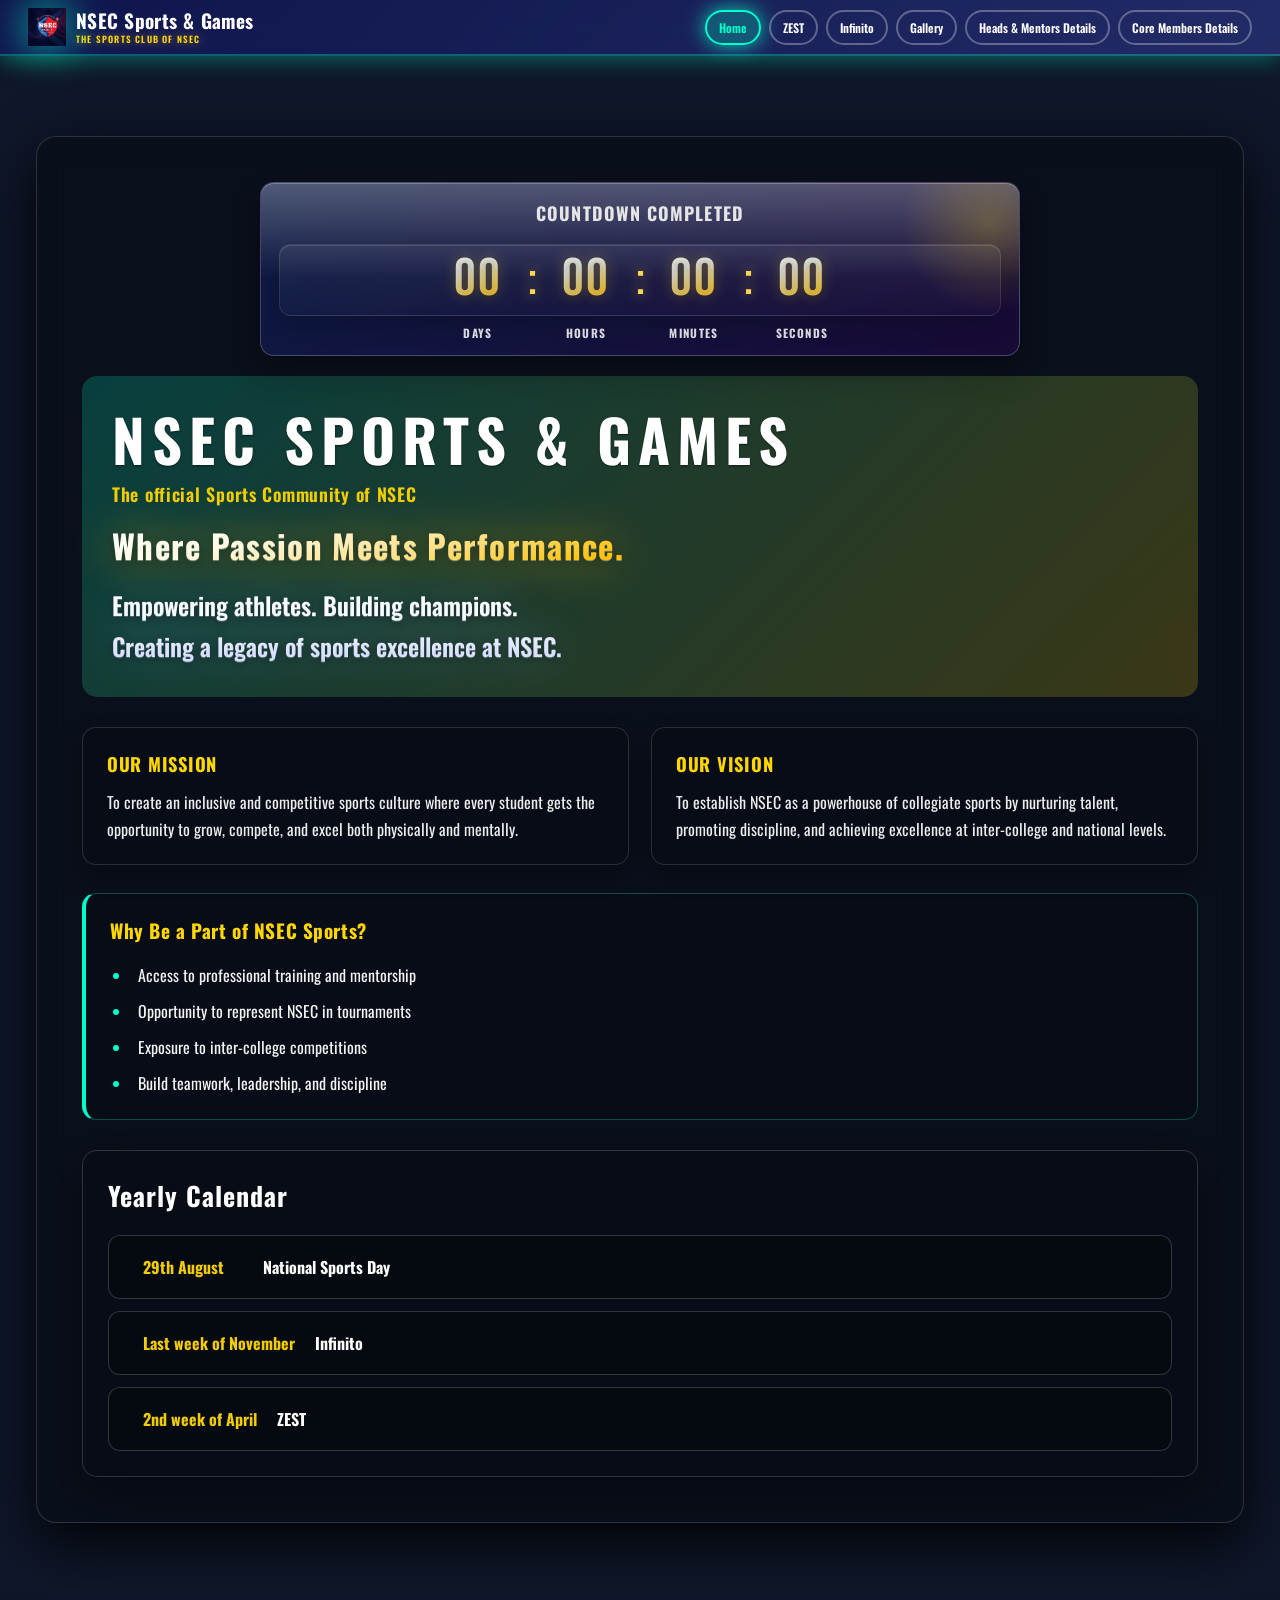
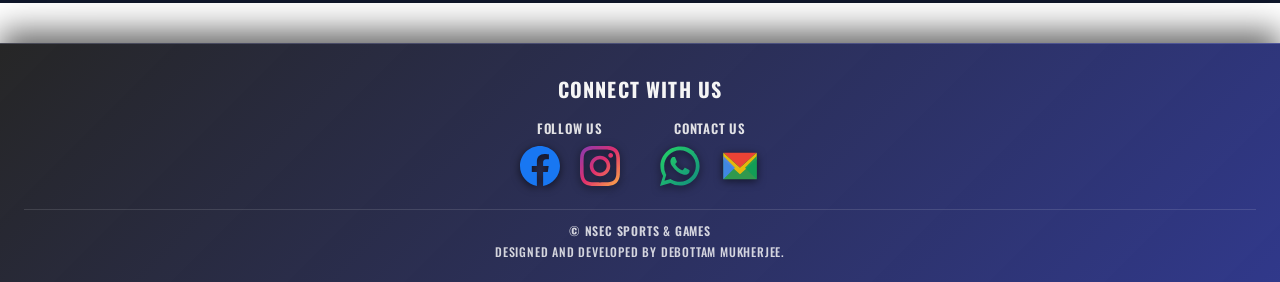
==== commit 9d952f4b: "changed all the images path" ====
--- a/index.html
+++ b/index.html
@@ -15,7 +15,7 @@
 <body class="nsec-page">
   <header class="nsec-header">
     <div class="logo-container nsec-logo-container">
-      <img src="assets/NSEC_SPORTS_LOGO.png" alt="NSEC Sports" class="nsec-nav-logo">
+      <img src="/assets/nsec_sports_logo.png" alt="NSEC Sports" class="nsec-nav-logo">
       <div>
         <h1 id="animated-header">NSEC Sports &amp; Games</h1>
         <div class="tagline">THE SPORTS CLUB OF NSEC</div>
--- a/style.css
+++ b/style.css
@@ -1307,7 +1307,7 @@
 /* ZEST: single background image across all areas (desktop + mobile) */
 .zest-page {
   background-color: #06080f !important;
-  background-image: url("assets/zest-background.png") !important;
+  background-image: url("/assets/zest-background.png") !important;
   background-repeat: no-repeat !important;
   background-size: cover !important;
   background-position: center center !important;
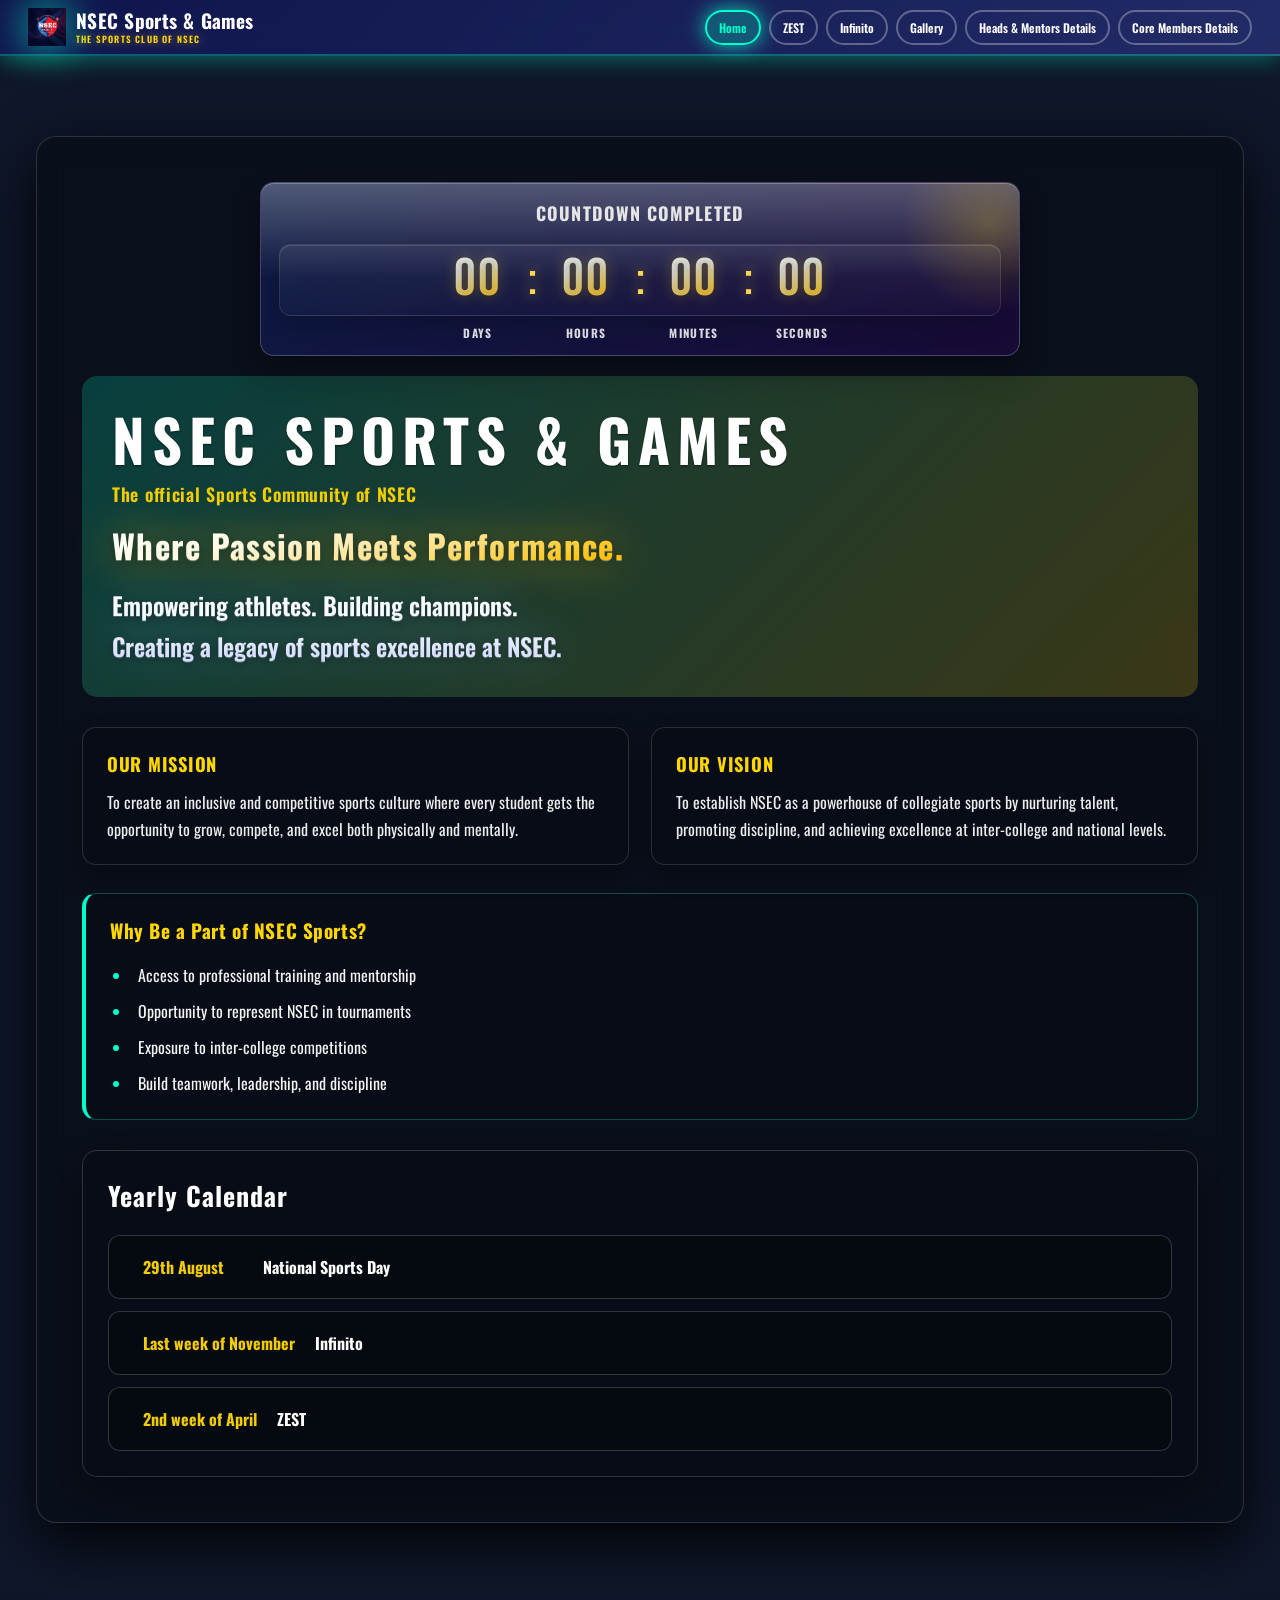
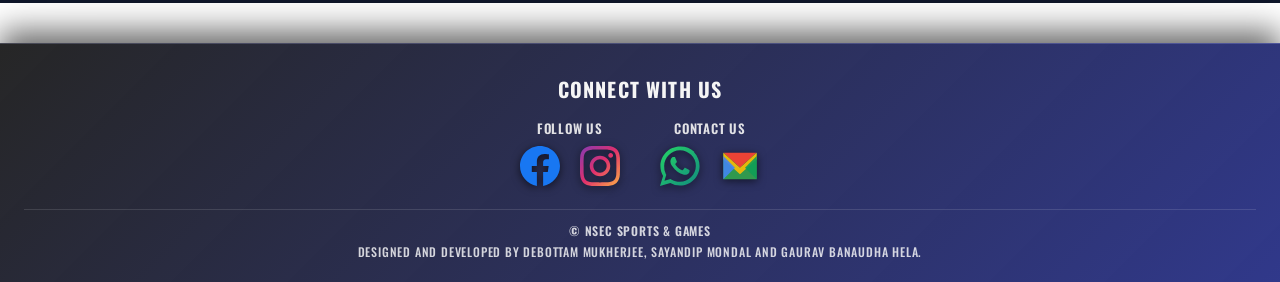
==== commit 1beac912: "changed resolution of all the images" ====
--- a/index.html
+++ b/index.html
@@ -492,7 +492,7 @@
       </div>
       <div class="footer-bottom">
         <div class="footer-copy">© NSEC SPORTS &amp; GAMES</div>
-        <div class="footer-credit">DESIGNED AND DEVELOPED BY DEBOTTAM MUKHERJEE.</div>
+        <div class="footer-credit">DESIGNED AND DEVELOPED BY DEBOTTAM MUKHERJEE, SAYANDIP MONDAL AND GAURAV BANAUDHA HELA.</div>
       </div>
     </div>
   </footer>
--- a/nsec-sports.css
+++ b/nsec-sports.css
@@ -182,7 +182,6 @@
     padding: 8px 8px;
   }
 
-  .nsec-countdown-labels { }
 }
 
 /* NSEC home hero: no green/cyan accent lines on this card */
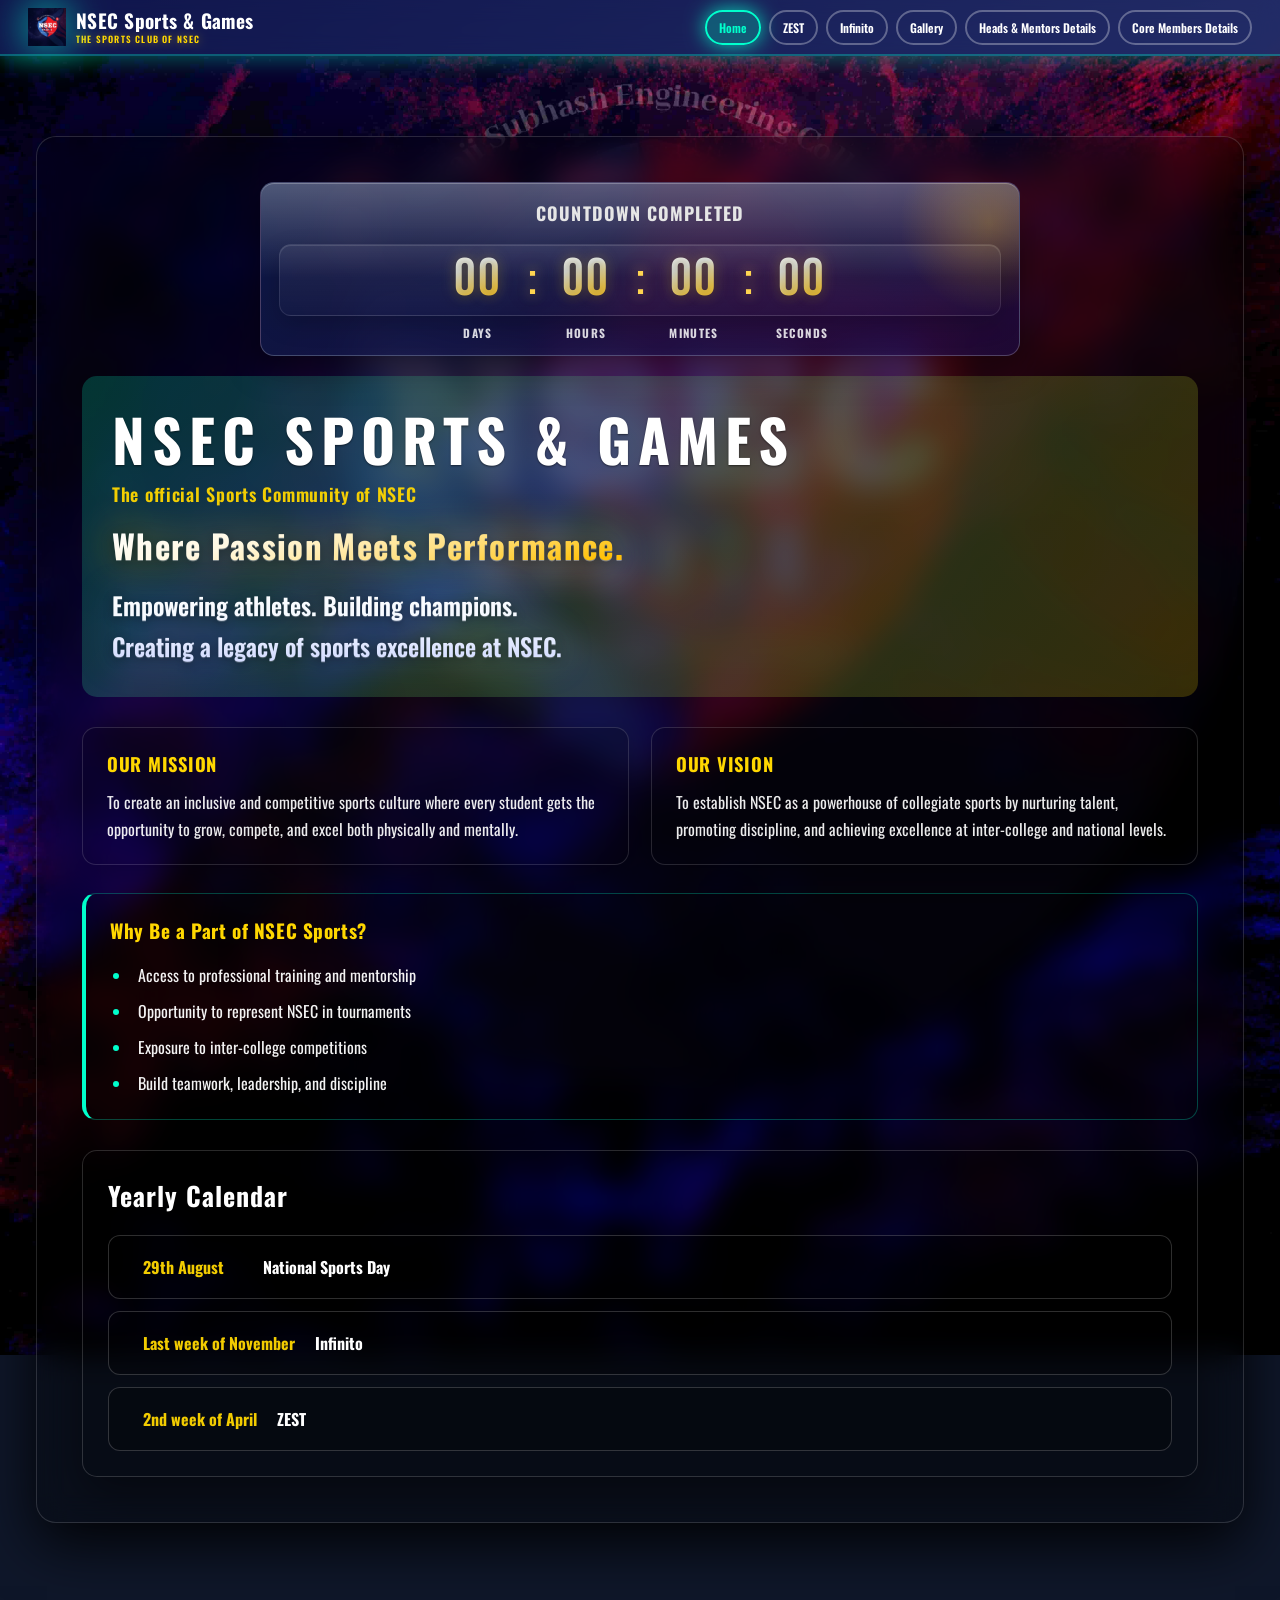
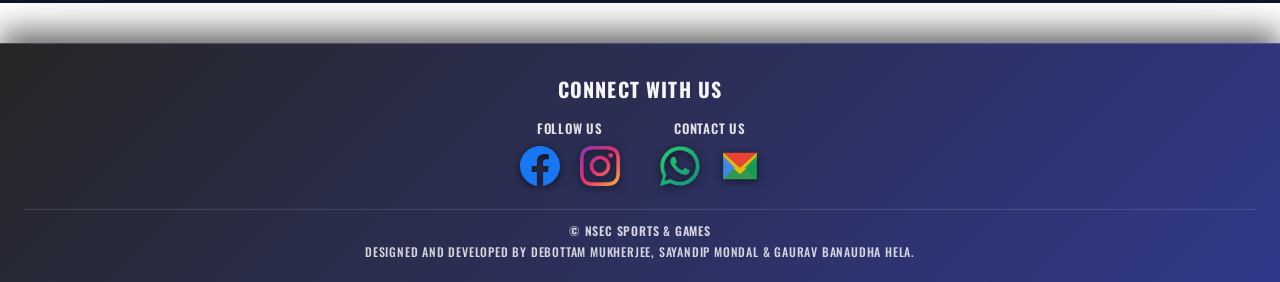
==== commit eeac1a5b: "structed all the routes" ====
--- a/index.html
+++ b/index.html
@@ -1,50 +1,84 @@
-<!DOCTYPE html>
+<!doctype html>
 <html lang="en">
-<head>
-  <meta charset="UTF-8">
-  <meta name="viewport" content="width=device-width, initial-scale=1.0">
-  <title>NSEC Sports &amp; Games</title>
-  <!-- Google Fonts - Sporty Font -->
-  <link rel="preconnect" href="https://fonts.googleapis.com">
-  <link rel="preconnect" href="https://fonts.gstatic.com" crossorigin>
-  <link href="https://fonts.googleapis.com/css2?family=Bebas+Neue&family=Oswald:wght@400;600;700&display=swap" rel="stylesheet">
-  <!-- Reuse existing ZEST theme -->
-  <link rel="stylesheet" href="style.css">
-  <link rel="stylesheet" href="nsec-sports.css">
-</head>
-<body class="nsec-page">
-  <header class="nsec-header">
-    <div class="logo-container nsec-logo-container">
-      <img src="/assets/nsec_sports_logo.png" alt="NSEC Sports" class="nsec-nav-logo">
-      <div>
-        <h1 id="animated-header">NSEC Sports &amp; Games</h1>
-        <div class="tagline">THE SPORTS CLUB OF NSEC</div>
+  <head>
+    <meta charset="UTF-8" />
+    <meta name="viewport" content="width=device-width, initial-scale=1.0" />
+    <title>NSEC Sports &amp; Games</title>
+    <!-- Google Fonts - Sporty Font -->
+    <link rel="preconnect" href="https://fonts.googleapis.com" />
+    <link rel="preconnect" href="https://fonts.gstatic.com" crossorigin />
+    <link
+      href="https://fonts.googleapis.com/css2?family=Bebas+Neue&family=Oswald:wght@400;600;700&display=swap"
+      rel="stylesheet"
+    />
+    <!-- Reuse existing ZEST theme -->
+    <link rel="stylesheet" href="style.css" />
+    <link rel="stylesheet" href="nsec-sports.css" />
+  </head>
+  <body class="nsec-page">
+    <header class="nsec-header">
+      <div class="logo-container nsec-logo-container">
+        <img
+          src="/assets/nsec_sports_logo.png"
+          alt="NSEC Sports"
+          class="nsec-nav-logo"
+        />
+        <div>
+          <h1 id="animated-header">NSEC Sports &amp; Games</h1>
+          <div class="tagline">THE SPORTS CLUB OF NSEC</div>
+        </div>
       </div>
-    </div>
-
-    <div class="menu-toggle" id="hamburger-nsec">
-      <span></span>
-      <span></span>
-      <span></span>
-    </div>
-
-    <nav id="navMenuNsec">
-      <a href="javascript:void(0)" class="nav-link-nsec active" data-section="home-nsec">Home</a>
-      <!-- ZEST: link to existing ZEST portal -->
-      <a href="zest.html" class="nav-link-nsec">ZEST</a>
-      <a href="javascript:void(0)" class="nav-link-nsec" data-section="infinito">Infinito</a>
-      <a href="javascript:void(0)" class="nav-link-nsec" data-section="gallery-nsec">Gallery</a>
-      <a href="javascript:void(0)" class="nav-link-nsec" data-section="sports-head-nsec">Heads &amp; Mentors Details</a>
-      <a href="javascript:void(0)" class="nav-link-nsec" data-section="core-members-nsec">Core Members Details</a>
-    </nav>
-  </header>
-
-  <!-- HOME: yearly calendar + committee (logo gradient bg) -->
-  <section id="home-nsec" class="active nsec-home-section">
-    <div class="card nsec-home-card">
+
+      <div class="menu-toggle" id="hamburger-nsec">
+        <span></span>
+        <span></span>
+        <span></span>
+      </div>
+
+      <nav id="navMenuNsec">
+        <a
+          href="javascript:void(0)"
+          class="nav-link-nsec active"
+          data-section="home-nsec"
+          >Home</a
+        >
+        <!-- ZEST: link to existing ZEST portal -->
+        <a href="/zest" class="nav-link-nsec">ZEST</a>
+        <a
+          href="javascript:void(0)"
+          class="nav-link-nsec"
+          data-section="infinito"
+          >Infinito</a
+        >
+        <a
+          href="javascript:void(0)"
+          class="nav-link-nsec"
+          data-section="gallery-nsec"
+          >Gallery</a
+        >
+        <a
+          href="javascript:void(0)"
+          class="nav-link-nsec"
+          data-section="sports-head-nsec"
+          >Heads &amp; Mentors Details</a
+        >
+        <a
+          href="javascript:void(0)"
+          class="nav-link-nsec"
+          data-section="core-members-nsec"
+          >Core Members Details</a
+        >
+      </nav>
+    </header>
+
+    <!-- HOME: yearly calendar + committee (logo gradient bg) -->
+    <section id="home-nsec" class="active nsec-home-section">
+      <div class="card nsec-home-card">
         <div class="nsec-countdown-strip" aria-live="polite">
           <p class="nsec-countdown-title">ZEST 2026 starts in</p>
-          <p class="nsec-countdown-live-message" id="nsecCountdownLiveMessage">ZEST 2026 IS HERE!!</p>
+          <p class="nsec-countdown-live-message" id="nsecCountdownLiveMessage">
+            ZEST 2026 IS HERE!!
+          </p>
           <div class="nsec-countdown-timer" id="nsecCountdown">
             <span class="nsec-time-unit" id="cd-days">00</span>
             <span class="nsec-time-sep" aria-hidden="true">:</span>
@@ -64,12 +98,15 @@
         <div class="welcome-banner">
           <div class="nsec-hero-heading-block">
             <h2>NSEC Sports &amp; Games</h2>
-            <p class="nsec-hero-official">The official Sports Community of NSEC</p>
+            <p class="nsec-hero-official">
+              The official Sports Community of NSEC
+            </p>
           </div>
           <div class="nsec-hero-message">
             <p class="nsec-hero-tagline">Where Passion Meets Performance.</p>
             <p class="nsec-hero-lede">
-              Empowering athletes. Building champions. Creating a legacy of sports excellence at NSEC.
+              Empowering athletes. Building champions. Creating a legacy of
+              sports excellence at NSEC.
             </p>
           </div>
         </div>
@@ -78,13 +115,17 @@
           <div class="nsec-mission-vision-block">
             <h3>Our Mission</h3>
             <p>
-              To create an inclusive and competitive sports culture where every student gets the opportunity to grow, compete, and excel both physically and mentally.
+              To create an inclusive and competitive sports culture where every
+              student gets the opportunity to grow, compete, and excel both
+              physically and mentally.
             </p>
           </div>
           <div class="nsec-mission-vision-block">
             <h3>Our Vision</h3>
             <p>
-              To establish NSEC as a powerhouse of collegiate sports by nurturing talent, promoting discipline, and achieving excellence at inter-college and national levels.
+              To establish NSEC as a powerhouse of collegiate sports by
+              nurturing talent, promoting discipline, and achieving excellence
+              at inter-college and national levels.
             </p>
           </div>
         </div>
@@ -109,7 +150,10 @@
                 <span class="schedule-event">National Sports Day</span>
               </div>
               <div class="nsec-schedule-back">
-                <span class="schedule-note">Honouring legends and inspiring the next generation of NSEC athletes.</span>
+                <span class="schedule-note"
+                  >Honouring legends and inspiring the next generation of NSEC
+                  athletes.</span
+                >
               </div>
             </div>
           </div>
@@ -121,7 +165,10 @@
                 <span class="schedule-event">Infinito</span>
               </div>
               <div class="nsec-schedule-back">
-                <span class="schedule-note">Inter‑college battles where NSEC takes on campuses from across the city.</span>
+                <span class="schedule-note"
+                  >Inter‑college battles where NSEC takes on campuses from
+                  across the city.</span
+                >
               </div>
             </div>
           </div>
@@ -133,556 +180,1329 @@
                 <span class="schedule-event">ZEST</span>
               </div>
               <div class="nsec-schedule-back">
-                <span class="schedule-note">Our intra‑college general championship where every department fights for glory.</span>
+                <span class="schedule-note"
+                  >Our intra‑college general championship where every department
+                  fights for glory.</span
+                >
               </div>
             </div>
           </div>
         </div>
       </div>
-  </section>
-
-  <!-- INFINITO: Coming Soon (sports-themed gradient) -->
-  <section id="infinito" class="nsec-infinito-section">
-    <div class="card">
-      <h2>Infinito – Inter‑College Sports Fest</h2>
-      <p>
-        Infinito is scheduled for the <strong>last week of November</strong>, bringing together teams from
-        various colleges for an action‑packed sports fest.
-      </p>
-      <h3 style="margin-top: 25px; text-align: center;">COMING SOON...</h3>
-      <p style="text-align: center; color: #aaa; margin-top: 10px;">
-        Detailed schedule, events, and registration information will be updated here.
-      </p>
-    </div>
-  </section>
-
-  <!-- GALLERY: Sports photos and events -->
-  <section id="gallery-nsec" class="nsec-gallery-section">
-    <div class="card">
-      <h2>Gallery</h2>
-      <p style="margin-bottom: 20px;">
-        Explore our collection of sports events, competitions, and memorable moments from NSEC Sports &amp; Games.
-      </p>
-      <div class="gallery-grid nsec-gallery-grid">
-        <div class="nsec-gallery-item"><img src="pictures_sports/_DSF9504.JPG" alt="NSEC Sports gallery image 1" loading="lazy"></div>
-        <div class="nsec-gallery-item"><img src="pictures_sports/_DSF9548.JPG.jpeg" alt="NSEC Sports gallery image 2" loading="lazy"></div>
-        <div class="nsec-gallery-item"><img src="pictures_sports/20220829_155145.jpg.jpeg" alt="NSEC Sports gallery image 3" loading="lazy"></div>
-        <div class="nsec-gallery-item"><img src="pictures_sports/dsc_1819.jpg.jpeg" alt="NSEC Sports gallery image 4" loading="lazy"></div>
-        <div class="nsec-gallery-item"><img src="pictures_sports/dsc_1949.jpg.jpeg" alt="NSEC Sports gallery image 5" loading="lazy"></div>
-        <div class="nsec-gallery-item"><img src="pictures_sports/DSCF6471.JPG" alt="NSEC Sports gallery image 6" loading="lazy"></div>
-        <div class="nsec-gallery-item"><img src="pictures_sports/DSCF6500.JPG" alt="NSEC Sports gallery image 7" loading="lazy"></div>
-        <div class="nsec-gallery-item"><img src="pictures_sports/DSCF6588.JPG" alt="NSEC Sports gallery image 9" loading="lazy"></div>
-        <div class="nsec-gallery-item"><img src="pictures_sports/img_7163.jpg.jpeg" alt="NSEC Sports gallery image 10" loading="lazy"></div>
-        <div class="nsec-gallery-item"><img src="pictures_sports/whatsapp%20image%202026-03-26%20at%2022.44.28.jpeg" alt="NSEC Sports gallery image 11" loading="lazy"></div>
-        <div class="nsec-gallery-item"><img src="pictures_sports/whatsapp%20image%202026-03-26%20at%2022.44.29.jpeg" alt="NSEC Sports gallery image 12" loading="lazy"></div>
-        <div class="nsec-gallery-item"><img src="pictures_sports/whatsapp%20image%202026-03-26%20at%2022.44.31.jpeg" alt="NSEC Sports gallery image 13" loading="lazy"></div>
-        <div class="nsec-gallery-item"><img src="pictures_sports/whatsapp%20image%202026-03-26%20at%2022.44.32.jpeg" alt="NSEC Sports gallery image 14" loading="lazy"></div>
-        <div class="nsec-gallery-item"><img src="pictures_sports/whatsapp%20image%202026-03-26%20at%2022.44.33.jpeg" alt="NSEC Sports gallery image 15" loading="lazy"></div>
-        <div class="nsec-gallery-item"><img src="pictures_sports/whatsapp%20image%202026-03-26%20at%2022.44.36.jpeg" alt="NSEC Sports gallery image 16" loading="lazy"></div>
-        <div class="nsec-gallery-item"><img src="pictures_sports/whatsapp%20image%202026-03-26%20at%2022.44.37.jpeg" alt="NSEC Sports gallery image 17" loading="lazy"></div>
-        <div class="nsec-gallery-item"><img src="pictures_sports/whatsapp%20image%202026-03-26%20at%2022.44.39.jpeg" alt="NSEC Sports gallery image 18" loading="lazy"></div>
-        <div class="nsec-gallery-item"><img src="pictures_sports/whatsapp%20image%202026-03-26%20at%2022.44.42.jpeg" alt="NSEC Sports gallery image 19" loading="lazy"></div>
-        <div class="nsec-gallery-item"><img src="pictures_sports/whatsapp%20image%202026-03-26%20at%2022.44.44%20%282%29.jpeg" alt="NSEC Sports gallery image 20" loading="lazy"></div>
-        <div class="nsec-gallery-item"><img src="pictures_sports/whatsapp%20image%202026-03-26%20at%2022.44.44.jpeg" alt="NSEC Sports gallery image 21" loading="lazy"></div>
-        <div class="nsec-gallery-item"><img src="pictures_sports/whatsapp%20image%202026-03-29%20at%2016.07.08.jpeg" alt="NSEC Sports gallery image 22" loading="lazy"></div>
-        <div class="nsec-gallery-item"><img src="pictures_sports/whatsapp%20image%202026-03-29%20at%2016.08.59.jpeg" alt="NSEC Sports gallery image 23" loading="lazy"></div>
-        <div class="nsec-gallery-item"><img src="pictures_sports/whatsapp%20image%202026-03-29%20at%2016.16.18.jpeg" alt="NSEC Sports gallery image 24" loading="lazy"></div>
-        <div class="nsec-gallery-item"><img src="pictures_sports/WhatsApp%20Image%202026-03-30%20at%201.35.08%20AM.jpeg" alt="NSEC Sports gallery image 25" loading="lazy"></div>
+    </section>
+
+    <!-- INFINITO: Coming Soon (sports-themed gradient) -->
+    <section id="infinito" class="nsec-infinito-section">
+      <div class="card">
+        <h2>Infinito – Inter‑College Sports Fest</h2>
+        <p>
+          Infinito is scheduled for the <strong>last week of November</strong>,
+          bringing together teams from various colleges for an action‑packed
+          sports fest.
+        </p>
+        <h3 style="margin-top: 25px; text-align: center">COMING SOON...</h3>
+        <p style="text-align: center; color: #aaa; margin-top: 10px">
+          Detailed schedule, events, and registration information will be
+          updated here.
+        </p>
       </div>
-    </div>
-  </section>
-
-  <!-- SPORTS HEAD DETAILS: Committee cards with hover effect -->
-  <section id="sports-head-nsec" class="nsec-sports-head-section">
-    <div class="card">
-      <h2>Heads &amp; Mentors Details</h2>
-      <p style="margin-bottom: 20px; text-align: center;">
-        Meet the sports heads and committee behind NSEC Sports &amp; Games.
-      </p>
-      <div class="committee-section" id="committeeGrid">
-        <!-- INDOOR GAMES -->
-        <div class="committee-group">
-          <h3 class="committee-group-header committee-group-header--section">Indoor Games</h3>
-        </div>
-        <!-- Table Tennis Head -->
-        <div class="committee-group">
-          <h3 class="committee-group-header"><span class="committee-group-icon"><svg viewBox="0 0 24 24" xmlns="http://www.w3.org/2000/svg"><path d="M18.5 14c-.28 0-.5.22-.5.5v2.5c0 .28-.22.5-.5.5h-2.5c-.28 0-.5-.22-.5-.5s.22-.5.5-.5H17v-2c0-.28.22-.5.5-.5s.5.22.5.5v2.5c0 .28-.22.5-.5.5h-2.5c-.28 0-.5-.22-.5-.5s.22-.5.5-.5H17v-2c0-.28.22-.5.5-.5zm-13 0c-.28 0-.5.22-.5.5v2.5c0 .28.22.5.5.5h2.5c.28 0 .5-.22.5-.5s-.22-.5-.5-.5H7v-2c0-.28-.22-.5-.5-.5S6 14.22 6 14.5v2.5c0 .28.22.5.5.5h2.5c.28 0 .5-.22.5-.5s-.22-.5-.5-.5H7v-2c0-.28.22-.5.5-.5zM12 4C7.58 4 4 7.58 4 12s3.58 8 8 8 8-3.58 8-8-3.58-8-8-8zm0 14c-3.31 0-6-2.69-6-6s2.69-6 6-6 6 2.69 6 6-2.69 6-6 6z"/></svg></span>Table Tennis Heads</h3>
-          <div class="committee-grid">
-            <div class="committee-card"><div class="committee-card-inner"><img src="SPORTS COMMITTEE LIST/Soumyarup_TT Head - Soumyarup Chakraborty.jpg" alt="Soumyarup Chakrabarty"><div class="committee-info"><span class="committee-position"><span class="head-text">Table Tennis</span> Head</span><span class="committee-name">Soumyarup Chakrabarty</span><span class="committee-year">3rd Year</span><span class="committee-department">EE</span></div><div class="sporty-figures"></div></div></div>
-
-            <div class="committee-card"><div class="committee-card-inner"><img src="SPORTS COMMITTEE LIST/IMG_20250810_115324 - Anjali Kumari.jpg" alt="Anjali Kumari"><div class="committee-info"><span class="committee-position"><span class="head-text">Table Tennis</span> Head</span><span class="committee-name">Anjali Kumari</span><span class="committee-year">2nd Year</span><span class="committee-department">CSBS</span></div><div class="sporty-figures"></div></div></div>
-          </div>
-        </div>
-        <!-- Chess Head -->
-        <div class="committee-group">
-          <h3 class="committee-group-header"><span class="committee-group-icon"><svg viewBox="0 0 24 24" xmlns="http://www.w3.org/2000/svg"><path d="M19 22H5v-2h14v2zm-2.5-12c-.83 0-1.5-.67-1.5-1.5V6h-2v2.5c0 .83-.67 1.5-1.5 1.5S8 9.33 8 8.5V6H6v2.5C6 9.33 5.33 10 4.5 10S3 9.33 3 8.5V5c0-1.1.9-2 2-2h4V2h2v1h4c1.1 0 2 .9 2 2v3.5c0 .83-.67 1.5-1.5 1.5S15 9.33 15 8.5V6h-2v2.5c0 .83-.67 1.5-1.5 1.5z"/></svg></span>Chess Heads</h3>
-          <div class="committee-grid">
-            <div class="committee-card"><div class="committee-card-inner"><img src="SPORTS%20COMMITTEE%20LIST/Shashank Sinha_Chess Head - Shashank Sinha.jpg" alt="Shashank Sinha"><div class="committee-info"><span class="committee-position"><span class="head-text">Chess</span> Head</span><span class="committee-name">Shashank Sinha</span><span class="committee-year">3rd Year</span><span class="committee-department">IT</span></div><div class="sporty-figures"></div></div></div>
-            <div class="committee-card"><div class="committee-card-inner"><img src="SPORTS%20COMMITTEE%20LIST/AMAN CHOUDHARY  - Aman Choudhary.jpg" alt="Aman Choudhary"><div class="committee-info"><span class="committee-position"><span class="head-text">Chess</span> Head</span><span class="committee-name">Aman Choudhary</span><span class="committee-year">3rd Year</span><span class="committee-department">CSBS</span></div><div class="sporty-figures"></div></div></div>
-          </div>
-        </div>
-        <!-- Carrom Head -->
-        <div class="committee-group">
-          <h3 class="committee-group-header"><span class="committee-group-icon"><svg viewBox="0 0 24 24" xmlns="http://www.w3.org/2000/svg"><circle cx="12" cy="12" r="10" fill="none" stroke="currentColor" stroke-width="2"/><circle cx="12" cy="12" r="5" fill="currentColor"/></svg></span>Carrom Heads</h3>
-          <div class="committee-grid">
-            <div class="committee-card"><div class="committee-card-inner"><img src="SPORTS%20COMMITTEE%20LIST/Sneha Saha  - Sneha Saha.jpg" alt="Sneha Saha"><div class="committee-info"><span class="committee-position"><span class="head-text">Carrom</span> Head</span><span class="committee-name">Sneha Saha</span><span class="committee-year">2nd Year</span><span class="committee-department">BCA</span></div><div class="sporty-figures"></div></div></div>
-            <div class="committee-card"><div class="committee-card-inner"><img src="SPORTS%20COMMITTEE%20LIST/Sarbojit Roy_Carrom Head - Sarbojit Roy.jpg" alt="Sarbojit Roy"><div class="committee-info"><span class="committee-position"><span class="head-text">Carrom</span> Head</span><span class="committee-name">Sarbojit Roy</span><span class="committee-year">2nd Year</span><span class="committee-department">CS-IOT</span></div><div class="sporty-figures"></div></div></div>
-          </div>
-        </div>
-        <!-- Darts Head -->
-        <div class="committee-group">
-          <h3 class="committee-group-header"><span class="committee-group-icon"><svg viewBox="0 0 24 24" xmlns="http://www.w3.org/2000/svg"><path d="M15.5 2.25l-.5.5 4 4 .5-.5c.5-.5.5-1.3 0-1.8l-2.2-2.2c-.3-.3-.7-.4-1-.4-.4 0-.8.2-1.1.5zM3 20.5v-2.9l10-10 2.9 2.9-10 10H3zM5.5 19h1.1l8.4-8.4-1.1-1.1L5.5 17.9V19zM2 22v-2h20v2H2z"/></svg></span>Darts Head</h3>
-          <div class="committee-grid">
-            <div class="committee-card"><div class="committee-card-inner"><img src="SPORTS%20COMMITTEE%20LIST/4911142a-cee1-4b1f-a5c9-974a958bd5c6 - Debarghya Mandal.jpg" alt="Debarghya Mandal"><div class="committee-info"><span class="committee-position"><span class="head-text">Darts</span> Head</span><span class="committee-name">Debarghya Mandal</span><span class="committee-year">2nd Year</span><span class="committee-department">ECE</span></div><div class="sporty-figures"></div></div></div>
-          </div>
-        </div>
-        <!-- Badminton Heads -->
-        <div class="committee-group">
-          <h3 class="committee-group-header"><span class="committee-group-icon"><svg viewBox="0 0 24 24" xmlns="http://www.w3.org/2000/svg"><path d="M12 2C6.48 2 2 6.48 2 12s4.48 10 10 10 10-4.48 10-10S17.52 2 12 2zm-1 17.93c-3.95-.49-7-3.85-7-7.93 0-.62.08-1.21.21-1.79L9 15v1c0 1.1.9 2 2 2v1.93zm6.9-2.54c-.26-.81-1-1.39-1.9-1.39h-1v-3c0-.55-.45-1-1-1H8v-2h2c.55 0 1-.45 1-1V7h2c1.1 0 2-.9 2-2v-.41c2.93 1.19 5 4.06 5 7.41 0 2.08-.8 3.97-2.1 5.39z"/></svg></span>Badminton Heads</h3>
-          <div class="committee-grid">
-            <div class="committee-card"><div class="committee-card-inner"><img src="SPORTS%20COMMITTEE%20LIST/Anwesha Mahata - Anwesha Mahata.jpg" alt="Anwesha Mahata"><div class="committee-info"><span class="committee-position"><span class="head-text">Badminton</span> Head</span><span class="committee-name">Anwesha Mahata</span><span class="committee-year">2nd Year</span><span class="committee-department">CSE-AIML</span></div><div class="sporty-figures"></div></div></div>
-            <div class="committee-card"><div class="committee-card-inner"><img src="SPORTS%20COMMITTEE%20LIST/IMG-20260220-WA0001 - Vivek Kumar.jpg" alt="Vivek Kumar"><div class="committee-info"><span class="committee-position"><span class="head-text">Badminton</span> Head</span><span class="committee-name">Vivek Kumar</span><span class="committee-year">3rd Year</span><span class="committee-department">CSBS</span></div><div class="sporty-figures"></div></div></div>
-          </div>
-        </div>
-        <!-- OUTDOOR GAMES -->
-        <div class="committee-group">
-          <h3 class="committee-group-header committee-group-header--section">Outdoor Games</h3>
-        </div>
-        <!-- Volleyball Head -->
-        <div class="committee-group">
-          <h3 class="committee-group-header"><span class="committee-group-icon"><svg viewBox="0 0 24 24" xmlns="http://www.w3.org/2000/svg"><circle cx="12" cy="12" r="10" fill="none" stroke="currentColor" stroke-width="1.5"/><path d="M12 2v4M12 18v4M2 12h4M18 12h4M4.93 4.93l2.83 2.83M16.24 16.24l2.83 2.83M4.93 19.07l2.83-2.83M16.24 7.76l2.83-2.83M19.07 4.93l-2.83 2.83M7.76 16.24l-2.83 2.83" stroke="currentColor" stroke-width="1.2" fill="none"/></svg></span>Volleyball Heads</h3>
-          <div class="committee-grid">
-            <div class="committee-card"><div class="committee-card-inner"><img src="SPORTS%20COMMITTEE%20LIST/Abhigyan kumar - Abhigyan Kumar.jpg" alt="Abhigyan Kumar"><div class="committee-info"><span class="committee-position"><span class="head-text">Volleyball</span> Head</span><span class="committee-name">Abhigyan Kumar</span><span class="committee-year">2nd Year</span><span class="committee-department">CS-IOT</span></div><div class="sporty-figures"></div></div></div>
-            <div class="committee-card"><div class="committee-card-inner"><img src="SPORTS%20COMMITTEE%20LIST/soham ghosh  - SOHAM GHOSH.jpg" alt="Soham Ghosh"><div class="committee-info"><span class="committee-position"><span class="head-text">Volleyball</span> Head</span><span class="committee-name">Soham Ghosh</span><span class="committee-year">2nd Year</span><span class="committee-department">AEIE</span></div><div class="sporty-figures"></div></div></div>
-          </div>
-        </div>
-        <!-- Handball Heads -->
-        <div class="committee-group">
-          <h3 class="committee-group-header"><span class="committee-group-icon"><svg viewBox="0 0 24 24" xmlns="http://www.w3.org/2000/svg"><circle cx="12" cy="12" r="10"/></svg></span>Handball Heads</h3>
-          <div class="committee-grid">
-            <div class="committee-card"><div class="committee-card-inner"><img src="SPORTS%20COMMITTEE%20LIST/Nishant Mukherjee_CSE-2ND YEAR_HANDBALL HEAD.jpg" alt="Nishant Mukherjee"><div class="committee-info"><span class="committee-position"><span class="head-text">Handball</span> Head</span><span class="committee-name">Nishant Mukherjee</span><span class="committee-year">2nd Year</span><span class="committee-department">CSE</span></div><div class="sporty-figures"></div></div></div>
-            <div class="committee-card"><div class="committee-card-inner"><img src="SPORTS%20COMMITTEE%20LIST/Anoushka Basu - Anoushka Basu (Ender).jpg" alt="Anoushka Basu"><div class="committee-info"><span class="committee-position"><span class="head-text">Handball</span> Head</span><span class="committee-name">Anoushka Basu</span><span class="committee-year">2nd Year</span><span class="committee-department">EE</span></div><div class="sporty-figures"></div></div></div>
-            <div class="committee-card"><div class="committee-card-inner"><img src="SPORTS%20COMMITTEE%20LIST/Shuvabrata Acharya  - Shuvabrata Acharya.jpg" alt="Shuvabrata Acharya"><div class="committee-info"><span class="committee-position"><span class="head-text">Handball</span> Head</span><span class="committee-name">Shuvabrata Acharya</span><span class="committee-year">2nd Year</span><span class="committee-department">ECE</span></div><div class="sporty-figures"></div></div></div>
-          </div>
-        </div>
-        <!-- Cricket Head -->
-        <div class="committee-group">
-          <h3 class="committee-group-header"><span class="committee-group-icon"><svg viewBox="0 0 24 24" xmlns="http://www.w3.org/2000/svg"><path d="M18 4l-4 4h2.5l-.5 2-3-3 .5-2H14l-2-2 1.5-1.5L18 4zM6 20l4-4h2.5l-.5-2-3 3 .5 2H10l2 2-1.5 1.5L6 20zm12-2l-1.5-1.5L14 18v-2.5l-2 .5 3 3 2-.5V18l4-4-1.5-1.5zM4 6l1.5 1.5L8 6v2.5l2-.5-3-3-2 .5V6L4 4z"/></svg></span>Cricket Heads</h3>
-          <div class="committee-grid">
-            <div class="committee-card"><div class="committee-card-inner"><img src="SPORTS%20COMMITTEE%20LIST/Aritra Gupta_CSDS-2ND YEAR_CRICKET HEAD.jpg" alt="Aritra Gupta"><div class="committee-info"><span class="committee-position"><span class="head-text">Cricket</span> Head</span><span class="committee-name">Aritra Gupta</span><span class="committee-year">2nd Year</span><span class="committee-department">CSDS</span></div><div class="sporty-figures"></div></div></div>
-            <div class="committee-card"><div class="committee-card-inner"><img src="SPORTS%20COMMITTEE%20LIST/IMG20250930174637 - sujal shukla.jpg" alt="Sujal Shukla"><div class="committee-info"><span class="committee-position"><span class="head-text">Cricket</span> Head</span><span class="committee-name">Sujal Shukla</span><span class="committee-year">2nd Year</span><span class="committee-department">CSE</span></div><div class="sporty-figures"></div></div></div>
-          </div>
-        </div>
-        <!-- Athletics -->
-        <div class="committee-group">
-          <h3 class="committee-group-header"><span class="committee-group-icon"><svg viewBox="0 0 24 24" xmlns="http://www.w3.org/2000/svg"><path d="M13.49 5.48c1.1 0 2-.9 2-2s-.9-2-2-2-2 .9-2 2 .9 2 2 2zm-3.6 13.9l1-4.4 2.1 2v6h2v-7.5l-2.1-2 .6-3c1.3 1.5 3.3 2.5 5.5 2.5v-2c-1.9 0-3.5-1-4.3-2.4l-1-1.6c-.4-.6-1-1-1.7-1-.3 0-.5.1-.8.1l-5.2 2.2v4.7h2v-3.4l1.8-.7-1.6 8.1-4.9-1-.4 2 7 1.4z"/></svg></span>Athletics Heads</h3>
-          <div class="committee-grid">
-            <div class="committee-card"><div class="committee-card-inner"><img src="SPORTS%20COMMITTEE%20LIST/IMG_20251106_024901_085 - MIHIR DAS.jpg" alt="Mihir Das"><div class="committee-info"><span class="committee-position"><span class="head-text">Athletics</span> Head</span><span class="committee-name">Mihir Das</span><span class="committee-year">2nd Year</span><span class="committee-department">CSBS</span></div><div class="sporty-figures"></div></div></div>
-            <div class="committee-card"><div class="committee-card-inner"><img src="SPORTS%20COMMITTEE%20LIST/Priyanshu_Banik - Priyanshu Banik.jpg" alt="Priyanshu Banik"><div class="committee-info"><span class="committee-position"><span class="head-text">Athletics</span> Head</span><span class="committee-name">Priyanshu Banik</span><span class="committee-year">2nd Year</span><span class="committee-department">CSE-AIML</span></div><div class="sporty-figures"></div></div></div>
-          </div>
-        </div>
-        <!-- Football Head -->
-        <div class="committee-group">
-          <h3 class="committee-group-header"><span class="committee-group-icon"><svg viewBox="0 0 24 24" xmlns="http://www.w3.org/2000/svg"><circle cx="12" cy="12" r="10"/><path d="M12 2l2.5 7.5L22 12l-7.5 2.5L12 22l-2.5-7.5L2 12l7.5-2.5L12 2z" fill="none" stroke="currentColor" stroke-width="1.2"/></svg></span>Football Heads</h3>
-          <div class="committee-grid">
-            <div class="committee-card"><div class="committee-card-inner"><img src="SPORTS%20COMMITTEE%20LIST/Himangshu Ghosh_AIML_3RD YEAR_FOOTBALL HEAD.jpg" alt="Himangshu Ghosh"><div class="committee-info"><span class="committee-position"><span class="head-text">Football</span> Head</span><span class="committee-name">Himangshu Ghosh</span><span class="committee-year">3rd Year</span><span class="committee-department">AIML</span></div><div class="sporty-figures"></div></div></div>
-            <div class="committee-card"><div class="committee-card-inner"><img src="SPORTS%20COMMITTEE%20LIST/PRITHWISH SIL - Prithwish Sil.jpg" alt="Prithwish Sil"><div class="committee-info"><span class="committee-position"><span class="head-text">Football</span> Head</span><span class="committee-name">Prithwish Sil</span><span class="committee-year">2nd Year</span><span class="committee-department">CSBS</span></div><div class="sporty-figures"></div></div></div>
-            <div class="committee-card"><div class="committee-card-inner"><img src="SPORTS%20COMMITTEE%20LIST/WA_1771505440812 - Rudra Saha.jpeg" alt="Rudra Saha"><div class="committee-info"><span class="committee-position"><span class="head-text">Football</span> Head</span><span class="committee-name">Rudra Saha</span><span class="committee-year">2nd Year</span><span class="committee-department">CSE-AIML</span></div><div class="sporty-figures"></div></div></div>
-          </div>
-        </div>
-        <!-- Technical team (after outdoor games) -->
-        <div class="committee-group">
-          <h3 class="committee-group-header committee-group-header--section">Technical Team</h3>
-        </div>
-        <div class="committee-group">
-          <h3 class="committee-group-header"><span class="committee-group-icon"><svg viewBox="0 0 24 24" xmlns="http://www.w3.org/2000/svg"><path d="M9.4 16.6L4.8 12l4.6-4.6L8 6l-6 6 6 6 1.4-1.4zm5.2 0l4.6-4.6-4.6-4.6L16 6l6 6-6 6-1.4-1.4z"/></svg></span>Technical Heads</h3>
-          <div class="committee-grid">
-            <div class="committee-card"><div class="committee-card-inner"><img src="SPORTS%20COMMITTEE%20LIST/ADITYA RAJ.jpg" alt="Aditya Raj"><div class="committee-info"><span class="committee-position"><span class="head-text">Technical</span> Head</span><span class="committee-name">Aditya Raj</span><span class="committee-year">3rd Year</span><span class="committee-department">CSBS</span></div><div class="sporty-figures"></div></div></div>
-            <div class="committee-card"><div class="committee-card-inner"><img src="SPORTS%20COMMITTEE%20LIST/IMG_20251129_021149 - Atanu Pal.jpg" alt="Atanu Pal"><div class="committee-info"><span class="committee-position"><span class="head-text">Technical</span> Head</span><span class="committee-name">Atanu Pal</span><span class="committee-year">1st Year</span><span class="committee-department">MCA</span></div><div class="sporty-figures"></div></div></div>
-          </div>
-        </div>
-        <div class="committee-group">
-          <h3 class="committee-group-header"><span class="committee-group-icon"><svg viewBox="0 0 24 24" xmlns="http://www.w3.org/2000/svg"><path d="M18 16.08c-.76 0-1.44.3-1.96.77L8.91 12.7c.05-.23.09-.46.09-.7s-.04-.47-.09-.7l7.05-4.11c.54.5 1.25.81 2.04.81 1.66 0 3-1.34 3-3s-1.34-3-3-3-3 1.34-3 3c0 .24.04.47.09.7L8.04 9.81C7.5 9.31 6.79 9 6 9c-1.66 0-3 1.34-3 3s1.34 3 3 3c.79 0 1.5-.31 2.04-.81l7.12 4.16c-.05.21-.08.43-.08.65 0 1.61 1.31 2.92 2.92 2.92 1.61 0 2.92-1.31 2.92-2.92s-1.31-2.92-2.92-2.92z"/></svg></span>Social Media Head</h3>
-          <div class="committee-grid">
-            <div class="committee-card"><div class="committee-card-inner"><img src="SPORTS%20COMMITTEE%20LIST/Aniruddha Mukherjee - Aniruddha Mukherjee.jpg" alt="Aniruddha Mukherjee"><div class="committee-info"><span class="committee-position"><span class="head-text">Social Media</span> Head</span><span class="committee-name">Aniruddha Mukherjee</span><span class="committee-year">2nd Year</span><span class="committee-department">IT</span></div><div class="sporty-figures"></div></div></div>
-          </div>
-        </div>
-        <div class="committee-group">
-          <h3 class="committee-group-header"><span class="committee-group-icon"><svg viewBox="0 0 24 24" xmlns="http://www.w3.org/2000/svg"><path d="M18 4l2 4h-3l-2-4h-2l2 4h-3l-2-4H8l2 4H7L5 4H4c-1.1 0-1.99.9-1.99 2L2 18c0 1.1.9 2 2 2h16c1.1 0 2-.9 2-2V4h-4z"/></svg></span>Video Editing Head</h3>
-          <div class="committee-grid">
-            <div class="committee-card"><div class="committee-card-inner"><img src="SPORTS%20COMMITTEE%20LIST/Ishita Shaw.jpeg" alt="Ishita Shaw"><div class="committee-info"><span class="committee-position"><span class="head-text">Video Editing</span> Head</span><span class="committee-name">Ishita Shaw</span><span class="committee-year">2nd Year</span><span class="committee-department">CSE</span></div><div class="sporty-figures"></div></div></div>
-          </div>
-        </div>
-        <!-- Mentors -->
-        <div class="committee-group">
-          <h3 class="committee-group-header">
-            <span class="committee-group-icon">
-              <svg viewBox="0 0 24 24" xmlns="http://www.w3.org/2000/svg">
-                <path d="M9.4 16.6L4.8 12l4.6-4.6L8 6l-6 6 6 6 1.4-1.4zm5.2 0l4.6-4.6-4.6-4.6L16 6l6 6-6 6-1.4-1.4z"/>
-              </svg>
-            </span>
-            Mentors
-          </h3>
-          <div class="committee-grid">
-            <div class="committee-card">
-              <div class="committee-card-inner">
-                <img src="SPORTS COMMITTEE LIST/soudeepanbiswas - soudeepan biswas.jpg" alt="Soudeepan">
-                <div class="committee-info">
-                  <span class="committee-position">Mentor</span>
-                  <span class="committee-name">Soudeepan Biswas</span>
-                  <span class="committee-year">4th Year</span>
-                  <span class="committee-department">IT</span>
-                </div>
-                <div class="sporty-figures"></div>
-              </div>
-            </div>
-            <div class="committee-card">
-              <div class="committee-card-inner">
-                <img src="SPORTS COMMITTEE LIST/sinchan_roy - Sinchan Roy.jpg" alt="Sinchan">
-                <div class="committee-info">
-                  <span class="committee-position">Mentor</span>
-                  <span class="committee-name">Sinchan Roy</span>
-                  <span class="committee-year">4th Year</span>
-                  <span class="committee-department">IT</span>
-                </div>
-                <div class="sporty-figures"></div>
-              </div>
-            </div>
-            <div class="committee-card">
-              <div class="committee-card-inner">
-                <img src="SPORTS COMMITTEE LIST/SOHAM GHOSH MAIN.jpeg" alt="Soham Ghosh">
-                <div class="committee-info">
-                  <span class="committee-position">Mentor</span>
-                  <span class="committee-name">Soham Ghosh</span>
-                  <span class="committee-year">4th Year</span>
-                  <span class="committee-department">ECE</span>
-                </div>
-                <div class="sporty-figures"></div>
-              </div>
-            </div>
+    </section>
+
+    <!-- GALLERY: Sports photos and events -->
+    <section id="gallery-nsec" class="nsec-gallery-section">
+      <div class="card">
+        <h2>Gallery</h2>
+        <p style="margin-bottom: 20px">
+          Explore our collection of sports events, competitions, and memorable
+          moments from NSEC Sports &amp; Games.
+        </p>
+        <div class="gallery-grid nsec-gallery-grid">
+          <div class="nsec-gallery-item">
+            <img
+              src="pictures_sports/_DSF9504.JPG"
+              alt="NSEC Sports gallery image 1"
+              loading="lazy"
+            />
+          </div>
+          <div class="nsec-gallery-item">
+            <img
+              src="pictures_sports/_DSF9548.JPG.jpg"
+              alt="NSEC Sports gallery image 2"
+              loading="lazy"
+            />
+          </div>
+          <div class="nsec-gallery-item">
+            <img
+              src="pictures_sports/20220829_155145.jpg.jpg"
+              alt="NSEC Sports gallery image 3"
+              loading="lazy"
+            />
+          </div>
+          <div class="nsec-gallery-item">
+            <img
+              src="pictures_sports/dsc_1819.jpg.jpg"
+              alt="NSEC Sports gallery image 4"
+              loading="lazy"
+            />
+          </div>
+          <div class="nsec-gallery-item">
+            <img
+              src="pictures_sports/dsc_1949.jpg.jpg"
+              alt="NSEC Sports gallery image 5"
+              loading="lazy"
+            />
+          </div>
+          <div class="nsec-gallery-item">
+            <img
+              src="pictures_sports/DSCF6471.JPG"
+              alt="NSEC Sports gallery image 6"
+              loading="lazy"
+            />
+          </div>
+          <div class="nsec-gallery-item">
+            <img
+              src="pictures_sports/DSCF6500.JPG"
+              alt="NSEC Sports gallery image 7"
+              loading="lazy"
+            />
+          </div>
+          <div class="nsec-gallery-item">
+            <img
+              src="pictures_sports/DSCF6588.JPG"
+              alt="NSEC Sports gallery image 9"
+              loading="lazy"
+            />
+          </div>
+          <div class="nsec-gallery-item">
+            <img
+              src="pictures_sports/img_7163.jpg.jpg"
+              alt="NSEC Sports gallery image 10"
+              loading="lazy"
+            />
+          </div>
+          <div class="nsec-gallery-item">
+            <img
+              src="pictures_sports/whatsapp%20image%202026-03-26%20at%2022.44.28.jpeg"
+              alt="NSEC Sports gallery image 11"
+              loading="lazy"
+            />
+          </div>
+          <div class="nsec-gallery-item">
+            <img
+              src="pictures_sports/whatsapp%20image%202026-03-26%20at%2022.44.29.jpeg"
+              alt="NSEC Sports gallery image 12"
+              loading="lazy"
+            />
+          </div>
+          <div class="nsec-gallery-item">
+            <img
+              src="pictures_sports/whatsapp%20image%202026-03-26%20at%2022.44.31.jpeg"
+              alt="NSEC Sports gallery image 13"
+              loading="lazy"
+            />
+          </div>
+          <div class="nsec-gallery-item">
+            <img
+              src="pictures_sports/whatsapp%20image%202026-03-26%20at%2022.44.32.jpeg"
+              alt="NSEC Sports gallery image 14"
+              loading="lazy"
+            />
+          </div>
+          <div class="nsec-gallery-item">
+            <img
+              src="pictures_sports/whatsapp%20image%202026-03-26%20at%2022.44.33.jpeg"
+              alt="NSEC Sports gallery image 15"
+              loading="lazy"
+            />
+          </div>
+          <div class="nsec-gallery-item">
+            <img
+              src="pictures_sports/whatsapp%20image%202026-03-26%20at%2022.44.36.jpeg"
+              alt="NSEC Sports gallery image 16"
+              loading="lazy"
+            />
+          </div>
+          <div class="nsec-gallery-item">
+            <img
+              src="pictures_sports/whatsapp%20image%202026-03-26%20at%2022.44.37.jpeg"
+              alt="NSEC Sports gallery image 17"
+              loading="lazy"
+            />
+          </div>
+          <div class="nsec-gallery-item">
+            <img
+              src="pictures_sports/whatsapp%20image%202026-03-26%20at%2022.44.39.jpeg"
+              alt="NSEC Sports gallery image 18"
+              loading="lazy"
+            />
+          </div>
+          <div class="nsec-gallery-item">
+            <img
+              src="pictures_sports/whatsapp%20image%202026-03-26%20at%2022.44.42.jpeg"
+              alt="NSEC Sports gallery image 19"
+              loading="lazy"
+            />
+          </div>
+          <div class="nsec-gallery-item">
+            <img
+              src="pictures_sports/whatsapp%20image%202026-03-26%20at%2022.44.44%20%282%29.jpeg"
+              alt="NSEC Sports gallery image 20"
+              loading="lazy"
+            />
+          </div>
+          <div class="nsec-gallery-item">
+            <img
+              src="pictures_sports/whatsapp%20image%202026-03-26%20at%2022.44.44.jpeg"
+              alt="NSEC Sports gallery image 21"
+              loading="lazy"
+            />
+          </div>
+          <div class="nsec-gallery-item">
+            <img
+              src="pictures_sports/whatsapp%20image%202026-03-29%20at%2016.07.08.jpeg"
+              alt="NSEC Sports gallery image 22"
+              loading="lazy"
+            />
+          </div>
+          <div class="nsec-gallery-item">
+            <img
+              src="pictures_sports/whatsapp%20image%202026-03-29%20at%2016.08.59.jpeg"
+              alt="NSEC Sports gallery image 23"
+              loading="lazy"
+            />
+          </div>
+          <div class="nsec-gallery-item">
+            <img
+              src="pictures_sports/whatsapp%20image%202026-03-29%20at%2016.16.18.jpeg"
+              alt="NSEC Sports gallery image 24"
+              loading="lazy"
+            />
+          </div>
+          <div class="nsec-gallery-item">
+            <img
+              src="pictures_sports/WhatsApp%20Image%202026-03-30%20at%201.35.08%20AM.jpeg"
+              alt="NSEC Sports gallery image 25"
+              loading="lazy"
+            />
           </div>
         </div>
       </div>
-    </div>
-  </section>
-
-  <!-- CORE MEMBERS DETAILS: Detailed information about core members -->
-  <section id="core-members-nsec" class="nsec-core-members-section">
-    <div class="card">
-      <h2>Core Members Details</h2>
-      <p style="margin-bottom: 20px;">
-        Meet the core members of NSEC Sports &amp; Games committee.
-      </p>
-      <div class="core-members-grid">
-        <!-- Row 1 -->
-        <div class="core-member-card">
-          <div class="core-member-card-inner">
-            <img src="SPORTS CORE COMMITTEE/IMG_20260220_210047 - Raghav Jaiswal.jpg" alt="Raghav">
-            <div class="core-member-info">
-              <span class="core-member-name">Raghav Jaiswal</span>
-              <span class="core-member-role core-role-president">President</span>
-              <span class="core-member-year">4th Year</span>
-              <span class="core-member-department">CSE</span>
-            </div>
-          </div>
-        </div>
-        <div class="core-member-card">
-          <div class="core-member-card-inner">
-            <img src="SPORTS CORE COMMITTEE/STOSHA_VP.jpeg" alt="Stosha">
-            <div class="core-member-info">
-              <span class="core-member-name">Stosha Sen</span>
-              <span class="core-member-role core-role-vice-president">Vice President</span>
-              <span class="core-member-year">4th Year</span>
-              <span class="core-member-department">EE</span>
-            </div>
-          </div>
-        </div>
-        <div class="core-member-card">
-          <div class="core-member-card-inner">
-            <img src="SPORTS CORE COMMITTEE/ANUSHKA TARAFDAR_SECRETARY.jpeg" alt="Anushka">
-            <div class="core-member-info">
-              <span class="core-member-name">Anushka Tarafdar</span>
-              <span class="core-member-role core-role-secretary">Secretary</span>
-              <span class="core-member-year">4th Year</span>
-              <span class="core-member-department">IT</span>
-            </div>
-          </div>
-        </div>
-        <!-- Row 2 -->
-        <div class="core-members-break"></div>
-        <div class="core-member-card core-member-card--row2">
-          <div class="core-member-card-inner">
-            <img src="SPORTS CORE COMMITTEE/Rajendra_Kumar - Rajendra Kumar.jpeg" alt="Rajendra">
-            <div class="core-member-info">
-              <span class="core-member-name">Rajendra Kumar</span>
-              <span class="core-member-role core-role-joint-secretary">Joint Secretary</span>
-              <span class="core-member-year">3rd Year</span>
-              <span class="core-member-department">CSE</span>
-            </div>
-          </div>
-        </div>
-        <div class="core-member-card core-member-card--row2">
-          <div class="core-member-card-inner">
-            <img src="SPORTS CORE COMMITTEE/SAYANDIP M_CO ORDINATOR .jpeg" alt="Sayandip">
-            <div class="core-member-info">
-              <span class="core-member-name">Sayandip Mondal</span>
-              <span class="core-member-role core-role-coordinator">Coordinator</span>
-              <span class="core-member-year">4th Year</span>
-              <span class="core-member-department">AEIE</span>
+    </section>
+
+    <!-- SPORTS HEAD DETAILS: Committee cards with hover effect -->
+    <section id="sports-head-nsec" class="nsec-sports-head-section">
+      <div class="card">
+        <h2>Heads &amp; Mentors Details</h2>
+        <p style="margin-bottom: 20px; text-align: center">
+          Meet the sports heads and committee behind NSEC Sports &amp; Games.
+        </p>
+        <div class="committee-section" id="committeeGrid">
+          <!-- INDOOR GAMES -->
+          <div class="committee-group">
+            <h3 class="committee-group-header committee-group-header--section">
+              Indoor Games
+            </h3>
+          </div>
+          <!-- Table Tennis Head -->
+          <div class="committee-group">
+            <h3 class="committee-group-header">
+              <span class="committee-group-icon"
+                ><svg viewBox="0 0 24 24" xmlns="http://www.w3.org/2000/svg">
+                  <path
+                    d="M18.5 14c-.28 0-.5.22-.5.5v2.5c0 .28-.22.5-.5.5h-2.5c-.28 0-.5-.22-.5-.5s.22-.5.5-.5H17v-2c0-.28.22-.5.5-.5s.5.22.5.5v2.5c0 .28-.22.5-.5.5h-2.5c-.28 0-.5-.22-.5-.5s.22-.5.5-.5H17v-2c0-.28.22-.5.5-.5zm-13 0c-.28 0-.5.22-.5.5v2.5c0 .28.22.5.5.5h2.5c.28 0 .5-.22.5-.5s-.22-.5-.5-.5H7v-2c0-.28-.22-.5-.5-.5S6 14.22 6 14.5v2.5c0 .28.22.5.5.5h2.5c.28 0 .5-.22.5-.5s-.22-.5-.5-.5H7v-2c0-.28.22-.5.5-.5zM12 4C7.58 4 4 7.58 4 12s3.58 8 8 8 8-3.58 8-8-3.58-8-8-8zm0 14c-3.31 0-6-2.69-6-6s2.69-6 6-6 6 2.69 6 6-2.69 6-6 6z"
+                  /></svg></span
+              >Table Tennis Heads
+            </h3>
+            <div class="committee-grid">
+              <div class="committee-card">
+                <div class="committee-card-inner">
+                  <img
+                    src="SPORTS COMMITTEE LIST/Soumyarup_TT Head - Soumyarup Chakraborty.jpg"
+                    alt="Soumyarup Chakrabarty"
+                  />
+                  <div class="committee-info">
+                    <span class="committee-position"
+                      ><span class="head-text">Table Tennis</span> Head</span
+                    ><span class="committee-name">Soumyarup Chakrabarty</span
+                    ><span class="committee-year">3rd Year</span
+                    ><span class="committee-department">EE</span>
+                  </div>
+                  <div class="sporty-figures"></div>
+                </div>
+              </div>
+
+              <div class="committee-card">
+                <div class="committee-card-inner">
+                  <img
+                    src="SPORTS COMMITTEE LIST/IMG_20250810_115324 - Anjali Kumari.jpg"
+                    alt="Anjali Kumari"
+                  />
+                  <div class="committee-info">
+                    <span class="committee-position"
+                      ><span class="head-text">Table Tennis</span> Head</span
+                    ><span class="committee-name">Anjali Kumari</span
+                    ><span class="committee-year">2nd Year</span
+                    ><span class="committee-department">CSBS</span>
+                  </div>
+                  <div class="sporty-figures"></div>
+                </div>
+              </div>
+            </div>
+          </div>
+          <!-- Chess Head -->
+          <div class="committee-group">
+            <h3 class="committee-group-header">
+              <span class="committee-group-icon"
+                ><svg viewBox="0 0 24 24" xmlns="http://www.w3.org/2000/svg">
+                  <path
+                    d="M19 22H5v-2h14v2zm-2.5-12c-.83 0-1.5-.67-1.5-1.5V6h-2v2.5c0 .83-.67 1.5-1.5 1.5S8 9.33 8 8.5V6H6v2.5C6 9.33 5.33 10 4.5 10S3 9.33 3 8.5V5c0-1.1.9-2 2-2h4V2h2v1h4c1.1 0 2 .9 2 2v3.5c0 .83-.67 1.5-1.5 1.5S15 9.33 15 8.5V6h-2v2.5c0 .83-.67 1.5-1.5 1.5z"
+                  /></svg></span
+              >Chess Heads
+            </h3>
+            <div class="committee-grid">
+              <div class="committee-card">
+                <div class="committee-card-inner">
+                  <img
+                    src="SPORTS%20COMMITTEE%20LIST/Shashank Sinha_Chess Head - Shashank Sinha.jpg"
+                    alt="Shashank Sinha"
+                  />
+                  <div class="committee-info">
+                    <span class="committee-position"
+                      ><span class="head-text">Chess</span> Head</span
+                    ><span class="committee-name">Shashank Sinha</span
+                    ><span class="committee-year">3rd Year</span
+                    ><span class="committee-department">IT</span>
+                  </div>
+                  <div class="sporty-figures"></div>
+                </div>
+              </div>
+              <div class="committee-card">
+                <div class="committee-card-inner">
+                  <img
+                    src="SPORTS%20COMMITTEE%20LIST/AMAN CHOUDHARY  - Aman Choudhary.jpg"
+                    alt="Aman Choudhary"
+                  />
+                  <div class="committee-info">
+                    <span class="committee-position"
+                      ><span class="head-text">Chess</span> Head</span
+                    ><span class="committee-name">Aman Choudhary</span
+                    ><span class="committee-year">3rd Year</span
+                    ><span class="committee-department">CSBS</span>
+                  </div>
+                  <div class="sporty-figures"></div>
+                </div>
+              </div>
+            </div>
+          </div>
+          <!-- Carrom Head -->
+          <div class="committee-group">
+            <h3 class="committee-group-header">
+              <span class="committee-group-icon"
+                ><svg viewBox="0 0 24 24" xmlns="http://www.w3.org/2000/svg">
+                  <circle
+                    cx="12"
+                    cy="12"
+                    r="10"
+                    fill="none"
+                    stroke="currentColor"
+                    stroke-width="2"
+                  />
+                  <circle
+                    cx="12"
+                    cy="12"
+                    r="5"
+                    fill="currentColor"
+                  /></svg></span
+              >Carrom Heads
+            </h3>
+            <div class="committee-grid">
+              <div class="committee-card">
+                <div class="committee-card-inner">
+                  <img
+                    src="SPORTS%20COMMITTEE%20LIST/Sneha Saha  - Sneha Saha.jpg"
+                    alt="Sneha Saha"
+                  />
+                  <div class="committee-info">
+                    <span class="committee-position"
+                      ><span class="head-text">Carrom</span> Head</span
+                    ><span class="committee-name">Sneha Saha</span
+                    ><span class="committee-year">2nd Year</span
+                    ><span class="committee-department">BCA</span>
+                  </div>
+                  <div class="sporty-figures"></div>
+                </div>
+              </div>
+              <div class="committee-card">
+                <div class="committee-card-inner">
+                  <img
+                    src="SPORTS%20COMMITTEE%20LIST/Sarbojit Roy_Carrom Head - Sarbojit Roy.jpg"
+                    alt="Sarbojit Roy"
+                  />
+                  <div class="committee-info">
+                    <span class="committee-position"
+                      ><span class="head-text">Carrom</span> Head</span
+                    ><span class="committee-name">Sarbojit Roy</span
+                    ><span class="committee-year">2nd Year</span
+                    ><span class="committee-department">CS-IOT</span>
+                  </div>
+                  <div class="sporty-figures"></div>
+                </div>
+              </div>
+            </div>
+          </div>
+          <!-- Darts Head -->
+          <div class="committee-group">
+            <h3 class="committee-group-header">
+              <span class="committee-group-icon"
+                ><svg viewBox="0 0 24 24" xmlns="http://www.w3.org/2000/svg">
+                  <path
+                    d="M15.5 2.25l-.5.5 4 4 .5-.5c.5-.5.5-1.3 0-1.8l-2.2-2.2c-.3-.3-.7-.4-1-.4-.4 0-.8.2-1.1.5zM3 20.5v-2.9l10-10 2.9 2.9-10 10H3zM5.5 19h1.1l8.4-8.4-1.1-1.1L5.5 17.9V19zM2 22v-2h20v2H2z"
+                  /></svg></span
+              >Darts Head
+            </h3>
+            <div class="committee-grid">
+              <div class="committee-card">
+                <div class="committee-card-inner">
+                  <img
+                    src="SPORTS%20COMMITTEE%20LIST/4911142a-cee1-4b1f-a5c9-974a958bd5c6 - Debarghya Mandal.jpg"
+                    alt="Debarghya Mandal"
+                  />
+                  <div class="committee-info">
+                    <span class="committee-position"
+                      ><span class="head-text">Darts</span> Head</span
+                    ><span class="committee-name">Debarghya Mandal</span
+                    ><span class="committee-year">2nd Year</span
+                    ><span class="committee-department">ECE</span>
+                  </div>
+                  <div class="sporty-figures"></div>
+                </div>
+              </div>
+            </div>
+          </div>
+          <!-- Badminton Heads -->
+          <div class="committee-group">
+            <h3 class="committee-group-header">
+              <span class="committee-group-icon"
+                ><svg viewBox="0 0 24 24" xmlns="http://www.w3.org/2000/svg">
+                  <path
+                    d="M12 2C6.48 2 2 6.48 2 12s4.48 10 10 10 10-4.48 10-10S17.52 2 12 2zm-1 17.93c-3.95-.49-7-3.85-7-7.93 0-.62.08-1.21.21-1.79L9 15v1c0 1.1.9 2 2 2v1.93zm6.9-2.54c-.26-.81-1-1.39-1.9-1.39h-1v-3c0-.55-.45-1-1-1H8v-2h2c.55 0 1-.45 1-1V7h2c1.1 0 2-.9 2-2v-.41c2.93 1.19 5 4.06 5 7.41 0 2.08-.8 3.97-2.1 5.39z"
+                  /></svg></span
+              >Badminton Heads
+            </h3>
+            <div class="committee-grid">
+              <div class="committee-card">
+                <div class="committee-card-inner">
+                  <img
+                    src="SPORTS%20COMMITTEE%20LIST/Anwesha Mahata - Anwesha Mahata.jpg"
+                    alt="Anwesha Mahata"
+                  />
+                  <div class="committee-info">
+                    <span class="committee-position"
+                      ><span class="head-text">Badminton</span> Head</span
+                    ><span class="committee-name">Anwesha Mahata</span
+                    ><span class="committee-year">2nd Year</span
+                    ><span class="committee-department">CSE-AIML</span>
+                  </div>
+                  <div class="sporty-figures"></div>
+                </div>
+              </div>
+              <div class="committee-card">
+                <div class="committee-card-inner">
+                  <img
+                    src="SPORTS%20COMMITTEE%20LIST/IMG-20260220-WA0001 - Vivek Kumar.jpg"
+                    alt="Vivek Kumar"
+                  />
+                  <div class="committee-info">
+                    <span class="committee-position"
+                      ><span class="head-text">Badminton</span> Head</span
+                    ><span class="committee-name">Vivek Kumar</span
+                    ><span class="committee-year">3rd Year</span
+                    ><span class="committee-department">CSBS</span>
+                  </div>
+                  <div class="sporty-figures"></div>
+                </div>
+              </div>
+            </div>
+          </div>
+          <!-- OUTDOOR GAMES -->
+          <div class="committee-group">
+            <h3 class="committee-group-header committee-group-header--section">
+              Outdoor Games
+            </h3>
+          </div>
+          <!-- Volleyball Head -->
+          <div class="committee-group">
+            <h3 class="committee-group-header">
+              <span class="committee-group-icon"
+                ><svg viewBox="0 0 24 24" xmlns="http://www.w3.org/2000/svg">
+                  <circle
+                    cx="12"
+                    cy="12"
+                    r="10"
+                    fill="none"
+                    stroke="currentColor"
+                    stroke-width="1.5"
+                  />
+                  <path
+                    d="M12 2v4M12 18v4M2 12h4M18 12h4M4.93 4.93l2.83 2.83M16.24 16.24l2.83 2.83M4.93 19.07l2.83-2.83M16.24 7.76l2.83-2.83M19.07 4.93l-2.83 2.83M7.76 16.24l-2.83 2.83"
+                    stroke="currentColor"
+                    stroke-width="1.2"
+                    fill="none"
+                  /></svg></span
+              >Volleyball Heads
+            </h3>
+            <div class="committee-grid">
+              <div class="committee-card">
+                <div class="committee-card-inner">
+                  <img
+                    src="SPORTS%20COMMITTEE%20LIST/Abhigyan kumar - Abhigyan Kumar.jpg"
+                    alt="Abhigyan Kumar"
+                  />
+                  <div class="committee-info">
+                    <span class="committee-position"
+                      ><span class="head-text">Volleyball</span> Head</span
+                    ><span class="committee-name">Abhigyan Kumar</span
+                    ><span class="committee-year">2nd Year</span
+                    ><span class="committee-department">CS-IOT</span>
+                  </div>
+                  <div class="sporty-figures"></div>
+                </div>
+              </div>
+              <div class="committee-card">
+                <div class="committee-card-inner">
+                  <img
+                    src="SPORTS%20COMMITTEE%20LIST/soham ghosh  - SOHAM GHOSH.jpg"
+                    alt="Soham Ghosh"
+                  />
+                  <div class="committee-info">
+                    <span class="committee-position"
+                      ><span class="head-text">Volleyball</span> Head</span
+                    ><span class="committee-name">Soham Ghosh</span
+                    ><span class="committee-year">2nd Year</span
+                    ><span class="committee-department">AEIE</span>
+                  </div>
+                  <div class="sporty-figures"></div>
+                </div>
+              </div>
+            </div>
+          </div>
+          <!-- Handball Heads -->
+          <div class="committee-group">
+            <h3 class="committee-group-header">
+              <span class="committee-group-icon"
+                ><svg viewBox="0 0 24 24" xmlns="http://www.w3.org/2000/svg">
+                  <circle cx="12" cy="12" r="10" /></svg></span
+              >Handball Heads
+            </h3>
+            <div class="committee-grid">
+              <div class="committee-card">
+                <div class="committee-card-inner">
+                  <img
+                    src="SPORTS%20COMMITTEE%20LIST/Nishant Mukherjee_CSE-2ND YEAR_HANDBALL HEAD.jpg"
+                    alt="Nishant Mukherjee"
+                  />
+                  <div class="committee-info">
+                    <span class="committee-position"
+                      ><span class="head-text">Handball</span> Head</span
+                    ><span class="committee-name">Nishant Mukherjee</span
+                    ><span class="committee-year">2nd Year</span
+                    ><span class="committee-department">CSE</span>
+                  </div>
+                  <div class="sporty-figures"></div>
+                </div>
+              </div>
+              <div class="committee-card">
+                <div class="committee-card-inner">
+                  <img
+                    src="SPORTS%20COMMITTEE%20LIST/Anoushka Basu - Anoushka Basu (Ender).jpg"
+                    alt="Anoushka Basu"
+                  />
+                  <div class="committee-info">
+                    <span class="committee-position"
+                      ><span class="head-text">Handball</span> Head</span
+                    ><span class="committee-name">Anoushka Basu</span
+                    ><span class="committee-year">2nd Year</span
+                    ><span class="committee-department">EE</span>
+                  </div>
+                  <div class="sporty-figures"></div>
+                </div>
+              </div>
+              <div class="committee-card">
+                <div class="committee-card-inner">
+                  <img
+                    src="SPORTS%20COMMITTEE%20LIST/Shuvabrata Acharya  - Shuvabrata Acharya.jpg"
+                    alt="Shuvabrata Acharya"
+                  />
+                  <div class="committee-info">
+                    <span class="committee-position"
+                      ><span class="head-text">Handball</span> Head</span
+                    ><span class="committee-name">Shuvabrata Acharya</span
+                    ><span class="committee-year">2nd Year</span
+                    ><span class="committee-department">ECE</span>
+                  </div>
+                  <div class="sporty-figures"></div>
+                </div>
+              </div>
+            </div>
+          </div>
+          <!-- Cricket Head -->
+          <div class="committee-group">
+            <h3 class="committee-group-header">
+              <span class="committee-group-icon"
+                ><svg viewBox="0 0 24 24" xmlns="http://www.w3.org/2000/svg">
+                  <path
+                    d="M18 4l-4 4h2.5l-.5 2-3-3 .5-2H14l-2-2 1.5-1.5L18 4zM6 20l4-4h2.5l-.5-2-3 3 .5 2H10l2 2-1.5 1.5L6 20zm12-2l-1.5-1.5L14 18v-2.5l-2 .5 3 3 2-.5V18l4-4-1.5-1.5zM4 6l1.5 1.5L8 6v2.5l2-.5-3-3-2 .5V6L4 4z"
+                  /></svg></span
+              >Cricket Heads
+            </h3>
+            <div class="committee-grid">
+              <div class="committee-card">
+                <div class="committee-card-inner">
+                  <img
+                    src="SPORTS%20COMMITTEE%20LIST/Aritra Gupta_CSDS-2ND YEAR_CRICKET HEAD.jpg"
+                    alt="Aritra Gupta"
+                  />
+                  <div class="committee-info">
+                    <span class="committee-position"
+                      ><span class="head-text">Cricket</span> Head</span
+                    ><span class="committee-name">Aritra Gupta</span
+                    ><span class="committee-year">2nd Year</span
+                    ><span class="committee-department">CSDS</span>
+                  </div>
+                  <div class="sporty-figures"></div>
+                </div>
+              </div>
+              <div class="committee-card">
+                <div class="committee-card-inner">
+                  <img
+                    src="SPORTS%20COMMITTEE%20LIST/IMG20250930174637 - sujal shukla.jpg"
+                    alt="Sujal Shukla"
+                  />
+                  <div class="committee-info">
+                    <span class="committee-position"
+                      ><span class="head-text">Cricket</span> Head</span
+                    ><span class="committee-name">Sujal Shukla</span
+                    ><span class="committee-year">2nd Year</span
+                    ><span class="committee-department">CSE</span>
+                  </div>
+                  <div class="sporty-figures"></div>
+                </div>
+              </div>
+            </div>
+          </div>
+          <!-- Athletics -->
+          <div class="committee-group">
+            <h3 class="committee-group-header">
+              <span class="committee-group-icon"
+                ><svg viewBox="0 0 24 24" xmlns="http://www.w3.org/2000/svg">
+                  <path
+                    d="M13.49 5.48c1.1 0 2-.9 2-2s-.9-2-2-2-2 .9-2 2 .9 2 2 2zm-3.6 13.9l1-4.4 2.1 2v6h2v-7.5l-2.1-2 .6-3c1.3 1.5 3.3 2.5 5.5 2.5v-2c-1.9 0-3.5-1-4.3-2.4l-1-1.6c-.4-.6-1-1-1.7-1-.3 0-.5.1-.8.1l-5.2 2.2v4.7h2v-3.4l1.8-.7-1.6 8.1-4.9-1-.4 2 7 1.4z"
+                  /></svg></span
+              >Athletics Heads
+            </h3>
+            <div class="committee-grid">
+              <div class="committee-card">
+                <div class="committee-card-inner">
+                  <img
+                    src="SPORTS%20COMMITTEE%20LIST/IMG_20251106_024901_085 - MIHIR DAS.jpg"
+                    alt="Mihir Das"
+                  />
+                  <div class="committee-info">
+                    <span class="committee-position"
+                      ><span class="head-text">Athletics</span> Head</span
+                    ><span class="committee-name">Mihir Das</span
+                    ><span class="committee-year">2nd Year</span
+                    ><span class="committee-department">CSBS</span>
+                  </div>
+                  <div class="sporty-figures"></div>
+                </div>
+              </div>
+              <div class="committee-card">
+                <div class="committee-card-inner">
+                  <img
+                    src="SPORTS%20COMMITTEE%20LIST/Priyanshu_Banik - Priyanshu Banik.jpg"
+                    alt="Priyanshu Banik"
+                  />
+                  <div class="committee-info">
+                    <span class="committee-position"
+                      ><span class="head-text">Athletics</span> Head</span
+                    ><span class="committee-name">Priyanshu Banik</span
+                    ><span class="committee-year">2nd Year</span
+                    ><span class="committee-department">CSE-AIML</span>
+                  </div>
+                  <div class="sporty-figures"></div>
+                </div>
+              </div>
+            </div>
+          </div>
+          <!-- Football Head -->
+          <div class="committee-group">
+            <h3 class="committee-group-header">
+              <span class="committee-group-icon"
+                ><svg viewBox="0 0 24 24" xmlns="http://www.w3.org/2000/svg">
+                  <circle cx="12" cy="12" r="10" />
+                  <path
+                    d="M12 2l2.5 7.5L22 12l-7.5 2.5L12 22l-2.5-7.5L2 12l7.5-2.5L12 2z"
+                    fill="none"
+                    stroke="currentColor"
+                    stroke-width="1.2"
+                  /></svg></span
+              >Football Heads
+            </h3>
+            <div class="committee-grid">
+              <div class="committee-card">
+                <div class="committee-card-inner">
+                  <img
+                    src="SPORTS%20COMMITTEE%20LIST/Himangshu Ghosh_AIML_3RD YEAR_FOOTBALL HEAD.jpg"
+                    alt="Himangshu Ghosh"
+                  />
+                  <div class="committee-info">
+                    <span class="committee-position"
+                      ><span class="head-text">Football</span> Head</span
+                    ><span class="committee-name">Himangshu Ghosh</span
+                    ><span class="committee-year">3rd Year</span
+                    ><span class="committee-department">AIML</span>
+                  </div>
+                  <div class="sporty-figures"></div>
+                </div>
+              </div>
+              <div class="committee-card">
+                <div class="committee-card-inner">
+                  <img
+                    src="SPORTS%20COMMITTEE%20LIST/PRITHWISH SIL - Prithwish Sil.jpg"
+                    alt="Prithwish Sil"
+                  />
+                  <div class="committee-info">
+                    <span class="committee-position"
+                      ><span class="head-text">Football</span> Head</span
+                    ><span class="committee-name">Prithwish Sil</span
+                    ><span class="committee-year">2nd Year</span
+                    ><span class="committee-department">CSBS</span>
+                  </div>
+                  <div class="sporty-figures"></div>
+                </div>
+              </div>
+              <div class="committee-card">
+                <div class="committee-card-inner">
+                  <img
+                    src="SPORTS%20COMMITTEE%20LIST/WA_1771505440812 - Rudra Saha.jpeg"
+                    alt="Rudra Saha"
+                  />
+                  <div class="committee-info">
+                    <span class="committee-position"
+                      ><span class="head-text">Football</span> Head</span
+                    ><span class="committee-name">Rudra Saha</span
+                    ><span class="committee-year">2nd Year</span
+                    ><span class="committee-department">CSE-AIML</span>
+                  </div>
+                  <div class="sporty-figures"></div>
+                </div>
+              </div>
+            </div>
+          </div>
+          <!-- Technical team (after outdoor games) -->
+          <div class="committee-group">
+            <h3 class="committee-group-header committee-group-header--section">
+              Technical Team
+            </h3>
+          </div>
+          <div class="committee-group">
+            <h3 class="committee-group-header">
+              <span class="committee-group-icon"
+                ><svg viewBox="0 0 24 24" xmlns="http://www.w3.org/2000/svg">
+                  <path
+                    d="M9.4 16.6L4.8 12l4.6-4.6L8 6l-6 6 6 6 1.4-1.4zm5.2 0l4.6-4.6-4.6-4.6L16 6l6 6-6 6-1.4-1.4z"
+                  /></svg></span
+              >Technical Heads
+            </h3>
+            <div class="committee-grid">
+              <div class="committee-card">
+                <div class="committee-card-inner">
+                  <img
+                    src="SPORTS%20COMMITTEE%20LIST/ADITYA RAJ.jpg"
+                    alt="Aditya Raj"
+                  />
+                  <div class="committee-info">
+                    <span class="committee-position"
+                      ><span class="head-text">Technical</span> Head</span
+                    ><span class="committee-name">Aditya Raj</span
+                    ><span class="committee-year">3rd Year</span
+                    ><span class="committee-department">CSBS</span>
+                  </div>
+                  <div class="sporty-figures"></div>
+                </div>
+              </div>
+              <div class="committee-card">
+                <div class="committee-card-inner">
+                  <img
+                    src="SPORTS%20COMMITTEE%20LIST/IMG_20251129_021149 - Atanu Pal.jpg"
+                    alt="Atanu Pal"
+                  />
+                  <div class="committee-info">
+                    <span class="committee-position"
+                      ><span class="head-text">Technical</span> Head</span
+                    ><span class="committee-name">Atanu Pal</span
+                    ><span class="committee-year">1st Year</span
+                    ><span class="committee-department">MCA</span>
+                  </div>
+                  <div class="sporty-figures"></div>
+                </div>
+              </div>
+            </div>
+          </div>
+          <div class="committee-group">
+            <h3 class="committee-group-header">
+              <span class="committee-group-icon"
+                ><svg viewBox="0 0 24 24" xmlns="http://www.w3.org/2000/svg">
+                  <path
+                    d="M18 16.08c-.76 0-1.44.3-1.96.77L8.91 12.7c.05-.23.09-.46.09-.7s-.04-.47-.09-.7l7.05-4.11c.54.5 1.25.81 2.04.81 1.66 0 3-1.34 3-3s-1.34-3-3-3-3 1.34-3 3c0 .24.04.47.09.7L8.04 9.81C7.5 9.31 6.79 9 6 9c-1.66 0-3 1.34-3 3s1.34 3 3 3c.79 0 1.5-.31 2.04-.81l7.12 4.16c-.05.21-.08.43-.08.65 0 1.61 1.31 2.92 2.92 2.92 1.61 0 2.92-1.31 2.92-2.92s-1.31-2.92-2.92-2.92z"
+                  /></svg></span
+              >Social Media Head
+            </h3>
+            <div class="committee-grid">
+              <div class="committee-card">
+                <div class="committee-card-inner">
+                  <img
+                    src="SPORTS%20COMMITTEE%20LIST/Aniruddha Mukherjee - Aniruddha Mukherjee.jpg"
+                    alt="Aniruddha Mukherjee"
+                  />
+                  <div class="committee-info">
+                    <span class="committee-position"
+                      ><span class="head-text">Social Media</span> Head</span
+                    ><span class="committee-name">Aniruddha Mukherjee</span
+                    ><span class="committee-year">2nd Year</span
+                    ><span class="committee-department">IT</span>
+                  </div>
+                  <div class="sporty-figures"></div>
+                </div>
+              </div>
+            </div>
+          </div>
+          <div class="committee-group">
+            <h3 class="committee-group-header">
+              <span class="committee-group-icon"
+                ><svg viewBox="0 0 24 24" xmlns="http://www.w3.org/2000/svg">
+                  <path
+                    d="M18 4l2 4h-3l-2-4h-2l2 4h-3l-2-4H8l2 4H7L5 4H4c-1.1 0-1.99.9-1.99 2L2 18c0 1.1.9 2 2 2h16c1.1 0 2-.9 2-2V4h-4z"
+                  /></svg></span
+              >Video Editing Head
+            </h3>
+            <div class="committee-grid">
+              <div class="committee-card">
+                <div class="committee-card-inner">
+                  <img
+                    src="SPORTS%20COMMITTEE%20LIST/Ishita Shaw.jpeg"
+                    alt="Ishita Shaw"
+                  />
+                  <div class="committee-info">
+                    <span class="committee-position"
+                      ><span class="head-text">Video Editing</span> Head</span
+                    ><span class="committee-name">Ishita Shaw</span
+                    ><span class="committee-year">2nd Year</span
+                    ><span class="committee-department">CSE</span>
+                  </div>
+                  <div class="sporty-figures"></div>
+                </div>
+              </div>
+            </div>
+          </div>
+          <!-- Mentors -->
+          <div class="committee-group">
+            <h3 class="committee-group-header">
+              <span class="committee-group-icon">
+                <svg viewBox="0 0 24 24" xmlns="http://www.w3.org/2000/svg">
+                  <path
+                    d="M9.4 16.6L4.8 12l4.6-4.6L8 6l-6 6 6 6 1.4-1.4zm5.2 0l4.6-4.6-4.6-4.6L16 6l6 6-6 6-1.4-1.4z"
+                  />
+                </svg>
+              </span>
+              Mentors
+            </h3>
+            <div class="committee-grid">
+              <div class="committee-card">
+                <div class="committee-card-inner">
+                  <img
+                    src="SPORTS COMMITTEE LIST/soudeepanbiswas - soudeepan biswas.jpg"
+                    alt="Soudeepan"
+                  />
+                  <div class="committee-info">
+                    <span class="committee-position">Mentor</span>
+                    <span class="committee-name">Soudeepan Biswas</span>
+                    <span class="committee-year">4th Year</span>
+                    <span class="committee-department">IT</span>
+                  </div>
+                  <div class="sporty-figures"></div>
+                </div>
+              </div>
+              <div class="committee-card">
+                <div class="committee-card-inner">
+                  <img
+                    src="SPORTS COMMITTEE LIST/sinchan_roy - Sinchan Roy.jpg"
+                    alt="Sinchan"
+                  />
+                  <div class="committee-info">
+                    <span class="committee-position">Mentor</span>
+                    <span class="committee-name">Sinchan Roy</span>
+                    <span class="committee-year">4th Year</span>
+                    <span class="committee-department">IT</span>
+                  </div>
+                  <div class="sporty-figures"></div>
+                </div>
+              </div>
+              <div class="committee-card">
+                <div class="committee-card-inner">
+                  <img
+                    src="SPORTS COMMITTEE LIST/SOHAM GHOSH MAIN.jpeg"
+                    alt="Soham Ghosh"
+                  />
+                  <div class="committee-info">
+                    <span class="committee-position">Mentor</span>
+                    <span class="committee-name">Soham Ghosh</span>
+                    <span class="committee-year">4th Year</span>
+                    <span class="committee-department">ECE</span>
+                  </div>
+                  <div class="sporty-figures"></div>
+                </div>
+              </div>
             </div>
           </div>
         </div>
       </div>
-    </div>
-  </section>
-
-  <footer class="site-footer">
-    <div class="site-footer-inner">
-      <div class="footer-connect">
-        <h3 class="footer-title">Connect With Us</h3>
-        <div class="footer-connect-grid">
-          <div class="footer-connect-column">
-            <div class="footer-column-title">Follow Us</div>
-            <div class="footer-social-links">
-              <a href="https://www.facebook.com/share/1NwCM6Vyj1/" target="_blank" rel="noopener noreferrer" class="social-link">
-                <svg width="40" height="40" viewBox="0 0 24 24" fill="#1877F2" xmlns="http://www.w3.org/2000/svg">
-                  <path d="M24 12.073c0-6.627-5.373-12-12-12s-12 5.373-12 12c0 5.99 4.388 10.954 10.125 11.854v-8.385H7.078v-3.47h3.047V9.43c0-3.007 1.792-4.669 4.533-4.669 1.312 0 2.686.235 2.686.235v2.953H15.83c-1.491 0-1.956.925-1.956 1.874v2.25h3.328l-.532 3.47h-2.796v8.385C19.612 23.027 24 18.062 24 12.073z"/>
-                </svg>
-              </a>
-              <a href="https://www.instagram.com/nsecsports?igsh=MTd5bjNsMjNtdTRuNg==" target="_blank" rel="noopener noreferrer" class="social-link">
-                <svg width="40" height="40" viewBox="0 0 24 24" fill="url(#instagram-gradient-footer)" xmlns="http://www.w3.org/2000/svg">
-                  <defs>
-                    <linearGradient id="instagram-gradient-footer" x1="0%" y1="0%" x2="100%" y2="100%">
-                      <stop offset="0%" style="stop-color:#833AB4;stop-opacity:1" />
-                      <stop offset="50%" style="stop-color:#E1306C;stop-opacity:1" />
-                      <stop offset="100%" style="stop-color:#FCAF45;stop-opacity:1" />
-                    </linearGradient>
-                  </defs>
-                  <path d="M12 2.163c3.204 0 3.584.012 4.85.07 3.252.148 4.771 1.691 4.919 4.919.058 1.265.069 1.645.069 4.849 0 3.205-.012 3.584-.069 4.849-.149 3.225-1.664 4.771-4.919 4.919-1.266.058-1.644.07-4.85.07-3.204 0-3.584-.012-4.849-.07-3.26-.149-4.771-1.699-4.919-4.92-.058-1.265-.07-1.644-.07-4.849 0-3.204.013-3.583.07-4.849.149-3.227 1.664-4.771 4.919-4.919 1.266-.057 1.645-.069 4.849-.069zm0-2.163c-3.259 0-3.667.014-4.947.072-4.358.2-6.78 2.618-6.98 6.98-.059 1.281-.073 1.689-.073 4.948 0 3.259.014 3.668.072 4.948.2 4.358 2.618 6.78 6.98 6.98 1.281.058 1.689.072 4.948.072 3.259 0 3.668-.014 4.948-.072 4.354-.2 6.782-2.618 6.979-6.98.059-1.28.073-1.689.073-4.948 0-3.259-.014-3.667-.072-4.947-.196-4.354-2.617-6.78-6.979-6.98-1.281-.059-1.69-.073-4.949-.073zm0 5.838c-3.403 0-6.162 2.759-6.162 6.162s2.759 6.163 6.162 6.163 6.162-2.759 6.162-6.163c0-3.403-2.759-6.162-6.162-6.162zm0 10.162c-2.209 0-4-1.79-4-4 0-2.209 1.791-4 4-4s4 1.791 4 4c0 2.21-1.791 4-4 4zm6.406-11.845c-.796 0-1.441.645-1.441 1.44s.645 1.44 1.441 1.44c.795 0 1.439-.645 1.439-1.44s-.644-1.44-1.439-1.44z"/>
-                </svg>
-              </a>
-            </div>
-          </div>
-          <div class="footer-connect-column">
-            <div class="footer-column-title">Contact Us</div>
-            <div class="footer-social-links">
-              <a href="https://chat.whatsapp.com/IKE2flo7qimL7kziSrSjNU" target="_blank" rel="noopener noreferrer" class="social-link">
-                <svg width="40" height="40" viewBox="0 0 24 24" xmlns="http://www.w3.org/2000/svg">
-                  <defs>
-                    <linearGradient id="whatsapp-gradient-footer" x1="0%" y1="0%" x2="100%" y2="100%">
-                      <stop offset="0%" style="stop-color:#25D366;stop-opacity:1" />
-                      <stop offset="100%" style="stop-color:#128C7E;stop-opacity:1" />
-                    </linearGradient>
-                  </defs>
-                  <path fill="url(#whatsapp-gradient-footer)" d="M20.52 3.48A11.85 11.85 0 0 0 12 .25C5.52.25.25 5.52.25 12c0 2.1.55 4.15 1.6 5.96L0 24l6.2-1.8A11.7 11.7 0 0 0 12 23.75h.01c6.48 0 11.74-5.27 11.74-11.75 0-3.14-1.22-6.09-3.23-8.17zM12 21.5c-1.86 0-3.68-.5-5.26-1.46l-.38-.23-3.68 1.07 1.1-3.58-.25-.37A9.46 9.46 0 0 1 2.5 12C2.5 6.87 6.87 2.5 12 2.5c2.52 0 4.89.98 6.68 2.77A9.4 9.4 0 0 1 21.5 12c0 5.13-4.37 9.5-9.5 9.5zm5.15-7.4c-.28-.14-1.64-.81-1.9-.9-.26-.1-.45-.14-.64.14-.19.28-.74.9-.9 1.08-.17.19-.33.21-.61.07-.28-.14-1.2-.44-2.28-1.4-.84-.75-1.4-1.68-1.57-1.96-.16-.28-.02-.43.12-.57.12-.12.28-.31.42-.47.14-.16.19-.28.28-.47.09-.19.05-.35-.02-.49-.07-.14-.64-1.54-.88-2.1-.23-.55-.47-.47-.64-.48h-.55c-.19 0-.49.07-.75.35-.26.28-.99.97-.99 2.36 0 1.39 1.02 2.73 1.16 2.92.14.19 2.01 3.08 4.87 4.32.68.29 1.21.46 1.63.59.68.22 1.29.19 1.78.12.54-.08 1.64-.67 1.87-1.32.23-.65.23-1.2.16-1.32-.07-.12-.26-.19-.54-.33z"/>
-                </svg>
-              </a>
-              <a href="mailto:sports@nsec.ac.in" class="social-link">
-                <svg width="40" height="40" viewBox="0 0 24 24" xmlns="http://www.w3.org/2000/svg">
-                  <path fill="#EA4335" d="M2 4h20L12 13 2 4z"/>
-                  <path fill="#34A853" d="M2 4v16h20V4l-10 9L2 4z" opacity="0.9"/>
-                  <path fill="#FBBC04" d="M2 4l10 9 10-9v4L12 17 2 8V4z" opacity="0.9"/>
-                  <path fill="#4285F4" d="M2 20l7-7-7-7v14z" opacity="0.9"/>
-                  <path fill="#0F9D58" d="M22 20l-7-7 7-7v14z" opacity="0.9"/>
-                </svg>
-              </a>
+    </section>
+
+    <!-- CORE MEMBERS DETAILS: Detailed information about core members -->
+    <section id="core-members-nsec" class="nsec-core-members-section">
+      <div class="card">
+        <h2>Core Members Details</h2>
+        <p style="margin-bottom: 20px">
+          Meet the core members of NSEC Sports &amp; Games committee.
+        </p>
+        <div class="core-members-grid">
+          <!-- Row 1 -->
+          <div class="core-member-card">
+            <div class="core-member-card-inner">
+              <img
+                src="SPORTS CORE COMMITTEE/IMG_20260220_210047 - Raghav Jaiswal.jpg"
+                alt="Raghav"
+              />
+              <div class="core-member-info">
+                <span class="core-member-name">Raghav Jaiswal</span>
+                <span class="core-member-role core-role-president"
+                  >President</span
+                >
+                <span class="core-member-year">4th Year</span>
+                <span class="core-member-department">CSE</span>
+              </div>
+            </div>
+          </div>
+          <div class="core-member-card">
+            <div class="core-member-card-inner">
+              <img src="SPORTS CORE COMMITTEE/STOSHA_VP.jpeg" alt="Stosha" />
+              <div class="core-member-info">
+                <span class="core-member-name">Stosha Sen</span>
+                <span class="core-member-role core-role-vice-president"
+                  >Vice President</span
+                >
+                <span class="core-member-year">4th Year</span>
+                <span class="core-member-department">EE</span>
+              </div>
+            </div>
+          </div>
+          <div class="core-member-card">
+            <div class="core-member-card-inner">
+              <img
+                src="SPORTS CORE COMMITTEE/ANUSHKA TARAFDAR_SECRETARY.jpeg"
+                alt="Anushka"
+              />
+              <div class="core-member-info">
+                <span class="core-member-name">Anushka Tarafdar</span>
+                <span class="core-member-role core-role-secretary"
+                  >Secretary</span
+                >
+                <span class="core-member-year">4th Year</span>
+                <span class="core-member-department">IT</span>
+              </div>
+            </div>
+          </div>
+          <!-- Row 2 -->
+          <div class="core-members-break"></div>
+          <div class="core-member-card core-member-card--row2">
+            <div class="core-member-card-inner">
+              <img
+                src="SPORTS CORE COMMITTEE/Rajendra_Kumar - Rajendra Kumar.jpeg"
+                alt="Rajendra"
+              />
+              <div class="core-member-info">
+                <span class="core-member-name">Rajendra Kumar</span>
+                <span class="core-member-role core-role-joint-secretary"
+                  >Joint Secretary</span
+                >
+                <span class="core-member-year">3rd Year</span>
+                <span class="core-member-department">CSE</span>
+              </div>
+            </div>
+          </div>
+          <div class="core-member-card core-member-card--row2">
+            <div class="core-member-card-inner">
+              <img
+                src="SPORTS CORE COMMITTEE/SAYANDIP M_CO ORDINATOR .jpeg"
+                alt="Sayandip"
+              />
+              <div class="core-member-info">
+                <span class="core-member-name">Sayandip Mondal</span>
+                <span class="core-member-role core-role-coordinator"
+                  >Coordinator</span
+                >
+                <span class="core-member-year">4th Year</span>
+                <span class="core-member-department">AEIE</span>
+              </div>
             </div>
           </div>
         </div>
       </div>
-      <div class="footer-bottom">
-        <div class="footer-copy">© NSEC SPORTS &amp; GAMES</div>
-        <div class="footer-credit">DESIGNED AND DEVELOPED BY DEBOTTAM MUKHERJEE, SAYANDIP MONDAL AND GAURAV BANAUDHA HELA.</div>
+    </section>
+
+    <footer class="site-footer">
+      <div class="site-footer-inner">
+        <div class="footer-connect">
+          <h3 class="footer-title">Connect With Us</h3>
+          <div class="footer-connect-grid">
+            <div class="footer-connect-column">
+              <div class="footer-column-title">Follow Us</div>
+              <div class="footer-social-links">
+                <a
+                  href="https://www.facebook.com/share/1NwCM6Vyj1/"
+                  target="_blank"
+                  rel="noopener noreferrer"
+                  class="social-link"
+                >
+                  <svg
+                    width="40"
+                    height="40"
+                    viewBox="0 0 24 24"
+                    fill="#1877F2"
+                    xmlns="http://www.w3.org/2000/svg"
+                  >
+                    <path
+                      d="M24 12.073c0-6.627-5.373-12-12-12s-12 5.373-12 12c0 5.99 4.388 10.954 10.125 11.854v-8.385H7.078v-3.47h3.047V9.43c0-3.007 1.792-4.669 4.533-4.669 1.312 0 2.686.235 2.686.235v2.953H15.83c-1.491 0-1.956.925-1.956 1.874v2.25h3.328l-.532 3.47h-2.796v8.385C19.612 23.027 24 18.062 24 12.073z"
+                    />
+                  </svg>
+                </a>
+                <a
+                  href="https://www.instagram.com/nsecsports?igsh=MTd5bjNsMjNtdTRuNg=="
+                  target="_blank"
+                  rel="noopener noreferrer"
+                  class="social-link"
+                >
+                  <svg
+                    width="40"
+                    height="40"
+                    viewBox="0 0 24 24"
+                    fill="url(#instagram-gradient-footer)"
+                    xmlns="http://www.w3.org/2000/svg"
+                  >
+                    <defs>
+                      <linearGradient
+                        id="instagram-gradient-footer"
+                        x1="0%"
+                        y1="0%"
+                        x2="100%"
+                        y2="100%"
+                      >
+                        <stop
+                          offset="0%"
+                          style="stop-color: #833ab4; stop-opacity: 1"
+                        />
+                        <stop
+                          offset="50%"
+                          style="stop-color: #e1306c; stop-opacity: 1"
+                        />
+                        <stop
+                          offset="100%"
+                          style="stop-color: #fcaf45; stop-opacity: 1"
+                        />
+                      </linearGradient>
+                    </defs>
+                    <path
+                      d="M12 2.163c3.204 0 3.584.012 4.85.07 3.252.148 4.771 1.691 4.919 4.919.058 1.265.069 1.645.069 4.849 0 3.205-.012 3.584-.069 4.849-.149 3.225-1.664 4.771-4.919 4.919-1.266.058-1.644.07-4.85.07-3.204 0-3.584-.012-4.849-.07-3.26-.149-4.771-1.699-4.919-4.92-.058-1.265-.07-1.644-.07-4.849 0-3.204.013-3.583.07-4.849.149-3.227 1.664-4.771 4.919-4.919 1.266-.057 1.645-.069 4.849-.069zm0-2.163c-3.259 0-3.667.014-4.947.072-4.358.2-6.78 2.618-6.98 6.98-.059 1.281-.073 1.689-.073 4.948 0 3.259.014 3.668.072 4.948.2 4.358 2.618 6.78 6.98 6.98 1.281.058 1.689.072 4.948.072 3.259 0 3.668-.014 4.948-.072 4.354-.2 6.782-2.618 6.979-6.98.059-1.28.073-1.689.073-4.948 0-3.259-.014-3.667-.072-4.947-.196-4.354-2.617-6.78-6.979-6.98-1.281-.059-1.69-.073-4.949-.073zm0 5.838c-3.403 0-6.162 2.759-6.162 6.162s2.759 6.163 6.162 6.163 6.162-2.759 6.162-6.163c0-3.403-2.759-6.162-6.162-6.162zm0 10.162c-2.209 0-4-1.79-4-4 0-2.209 1.791-4 4-4s4 1.791 4 4c0 2.21-1.791 4-4 4zm6.406-11.845c-.796 0-1.441.645-1.441 1.44s.645 1.44 1.441 1.44c.795 0 1.439-.645 1.439-1.44s-.644-1.44-1.439-1.44z"
+                    />
+                  </svg>
+                </a>
+              </div>
+            </div>
+            <div class="footer-connect-column">
+              <div class="footer-column-title">Contact Us</div>
+              <div class="footer-social-links">
+                <a
+                  href="https://chat.whatsapp.com/IKE2flo7qimL7kziSrSjNU"
+                  target="_blank"
+                  rel="noopener noreferrer"
+                  class="social-link"
+                >
+                  <svg
+                    width="40"
+                    height="40"
+                    viewBox="0 0 24 24"
+                    xmlns="http://www.w3.org/2000/svg"
+                  >
+                    <defs>
+                      <linearGradient
+                        id="whatsapp-gradient-footer"
+                        x1="0%"
+                        y1="0%"
+                        x2="100%"
+                        y2="100%"
+                      >
+                        <stop
+                          offset="0%"
+                          style="stop-color: #25d366; stop-opacity: 1"
+                        />
+                        <stop
+                          offset="100%"
+                          style="stop-color: #128c7e; stop-opacity: 1"
+                        />
+                      </linearGradient>
+                    </defs>
+                    <path
+                      fill="url(#whatsapp-gradient-footer)"
+                      d="M20.52 3.48A11.85 11.85 0 0 0 12 .25C5.52.25.25 5.52.25 12c0 2.1.55 4.15 1.6 5.96L0 24l6.2-1.8A11.7 11.7 0 0 0 12 23.75h.01c6.48 0 11.74-5.27 11.74-11.75 0-3.14-1.22-6.09-3.23-8.17zM12 21.5c-1.86 0-3.68-.5-5.26-1.46l-.38-.23-3.68 1.07 1.1-3.58-.25-.37A9.46 9.46 0 0 1 2.5 12C2.5 6.87 6.87 2.5 12 2.5c2.52 0 4.89.98 6.68 2.77A9.4 9.4 0 0 1 21.5 12c0 5.13-4.37 9.5-9.5 9.5zm5.15-7.4c-.28-.14-1.64-.81-1.9-.9-.26-.1-.45-.14-.64.14-.19.28-.74.9-.9 1.08-.17.19-.33.21-.61.07-.28-.14-1.2-.44-2.28-1.4-.84-.75-1.4-1.68-1.57-1.96-.16-.28-.02-.43.12-.57.12-.12.28-.31.42-.47.14-.16.19-.28.28-.47.09-.19.05-.35-.02-.49-.07-.14-.64-1.54-.88-2.1-.23-.55-.47-.47-.64-.48h-.55c-.19 0-.49.07-.75.35-.26.28-.99.97-.99 2.36 0 1.39 1.02 2.73 1.16 2.92.14.19 2.01 3.08 4.87 4.32.68.29 1.21.46 1.63.59.68.22 1.29.19 1.78.12.54-.08 1.64-.67 1.87-1.32.23-.65.23-1.2.16-1.32-.07-.12-.26-.19-.54-.33z"
+                    />
+                  </svg>
+                </a>
+                <a href="mailto:sports@nsec.ac.in" class="social-link">
+                  <svg
+                    width="40"
+                    height="40"
+                    viewBox="0 0 24 24"
+                    xmlns="http://www.w3.org/2000/svg"
+                  >
+                    <path fill="#EA4335" d="M2 4h20L12 13 2 4z" />
+                    <path
+                      fill="#34A853"
+                      d="M2 4v16h20V4l-10 9L2 4z"
+                      opacity="0.9"
+                    />
+                    <path
+                      fill="#FBBC04"
+                      d="M2 4l10 9 10-9v4L12 17 2 8V4z"
+                      opacity="0.9"
+                    />
+                    <path fill="#4285F4" d="M2 20l7-7-7-7v14z" opacity="0.9" />
+                    <path
+                      fill="#0F9D58"
+                      d="M22 20l-7-7 7-7v14z"
+                      opacity="0.9"
+                    />
+                  </svg>
+                </a>
+              </div>
+            </div>
+          </div>
+        </div>
+        <div class="footer-bottom">
+          <div class="footer-copy">© NSEC SPORTS &amp; GAMES</div>
+          <div class="footer-credit">
+            DESIGNED AND DEVELOPED BY DEBOTTAM MUKHERJEE, SAYANDIP MONDAL &amp;
+            GAURAV BANAUDHA HELA.
+          </div>
+        </div>
       </div>
-    </div>
-  </footer>
-
-  <!-- Minimal JS just for this page: hamburger + section switching -->
-  <script>
-    // Letter-by-letter animation function
-    function animateText(elementId) {
-      const element = document.getElementById(elementId);
-      if (!element) return;
-      
-      const text = element.textContent;
-      const letters = text.split('');
-      element.textContent = '';
-      
-      letters.forEach((letter, index) => {
-        const span = document.createElement('span');
-        if (letter === ' ') {
-          span.className = 'space';
-          span.textContent = '\u00A0'; // Non-breaking space
-        } else {
-          span.textContent = letter;
+    </footer>
+
+    <!-- Minimal JS just for this page: hamburger + section switching -->
+    <script>
+      // Letter-by-letter animation function
+      function animateText(elementId) {
+        const element = document.getElementById(elementId);
+        if (!element) return;
+
+        const text = element.textContent;
+        const letters = text.split("");
+        element.textContent = "";
+
+        letters.forEach((letter, index) => {
+          const span = document.createElement("span");
+          if (letter === " ") {
+            span.className = "space";
+            span.textContent = "\u00A0"; // Non-breaking space
+          } else {
+            span.textContent = letter;
+          }
+          span.style.animationDelay = `${index * 0.1}s`;
+          element.appendChild(span);
+        });
+      }
+
+      // Sporty figure icons (SVG paths)
+      const SPORTY_ICONS = [
+        '<svg viewBox="0 0 24 24" fill="#ffd700"><path d="M12 2L15 8L22 9L17 14L18 21L12 18L6 21L7 14L2 9L9 8L12 2Z"/></svg>',
+        '<svg viewBox="0 0 24 24" fill="#00ffcc"><circle cx="12" cy="12" r="10"/></svg>',
+        '<svg viewBox="0 0 24 24" fill="#ff6b6b"><ellipse cx="12" cy="12" rx="10" ry="6"/></svg>',
+        '<svg viewBox="0 0 24 24" fill="#ffd700"><path d="M12 5L14 10L19 10L15 13L16 18L12 15L8 18L9 13L5 10L10 10L12 5Z"/></svg>',
+        '<svg viewBox="0 0 24 24" fill="#536dfe"><circle cx="12" cy="12" r="9"/></svg>',
+      ];
+
+      function initCommitteeCards() {
+        const cards = document.querySelectorAll(".committee-card");
+        cards.forEach((card) => {
+          card.addEventListener("mouseenter", function () {
+            const figures = this.querySelector(".sporty-figures");
+            if (!figures) return;
+            figures.innerHTML = "";
+            const count = 8;
+            for (let i = 0; i < count; i++) {
+              const fig = document.createElement("div");
+              fig.className = "sporty-figure";
+              fig.style.left = 10 + Math.random() * 80 + "%";
+              fig.style.top = 10 + Math.random() * 80 + "%";
+              fig.style.animationDelay = i * 0.06 + "s";
+              fig.innerHTML = SPORTY_ICONS[i % SPORTY_ICONS.length];
+              figures.appendChild(fig);
+            }
+            this.classList.add("active");
+          });
+          card.addEventListener("mouseleave", function () {
+            const figures = this.querySelector(".sporty-figures");
+            if (figures) figures.innerHTML = "";
+            this.classList.remove("active");
+          });
+        });
+      }
+
+      function initNsecCountdown() {
+        const titleEl = document.querySelector(".nsec-countdown-title");
+        const timerWrap = document.getElementById("nsecCountdown");
+        const liveMsgEl = document.getElementById("nsecCountdownLiveMessage");
+        const daysEl = document.getElementById("cd-days");
+        const hoursEl = document.getElementById("cd-hours");
+        const minutesEl = document.getElementById("cd-minutes");
+        const secondsEl = document.getElementById("cd-seconds");
+        if (
+          !titleEl ||
+          !timerWrap ||
+          !liveMsgEl ||
+          !daysEl ||
+          !hoursEl ||
+          !minutesEl ||
+          !secondsEl
+        )
+          return;
+
+        // Countdown target: 9 April 2026, 2:00 PM (local time)
+        const targetTime = new Date(2026, 3, 9, 14, 0, 0).getTime();
+        // Keep "IS HERE" message visible until end of 12 April 2026
+        const liveMessageEndTime = new Date(2026, 3, 13, 0, 0, 0).getTime();
+
+        function pad(value) {
+          return String(value).padStart(2, "0");
         }
-        span.style.animationDelay = `${index * 0.1}s`;
-        element.appendChild(span);
-      });
-    }
-
-    // Sporty figure icons (SVG paths)
-    const SPORTY_ICONS = [
-      '<svg viewBox="0 0 24 24" fill="#ffd700"><path d="M12 2L15 8L22 9L17 14L18 21L12 18L6 21L7 14L2 9L9 8L12 2Z"/></svg>',
-      '<svg viewBox="0 0 24 24" fill="#00ffcc"><circle cx="12" cy="12" r="10"/></svg>',
-      '<svg viewBox="0 0 24 24" fill="#ff6b6b"><ellipse cx="12" cy="12" rx="10" ry="6"/></svg>',
-      '<svg viewBox="0 0 24 24" fill="#ffd700"><path d="M12 5L14 10L19 10L15 13L16 18L12 15L8 18L9 13L5 10L10 10L12 5Z"/></svg>',
-      '<svg viewBox="0 0 24 24" fill="#536dfe"><circle cx="12" cy="12" r="9"/></svg>',
-    ];
-
-    function initCommitteeCards() {
-      const cards = document.querySelectorAll('.committee-card');
-      cards.forEach(card => {
-        card.addEventListener('mouseenter', function () {
-          const figures = this.querySelector('.sporty-figures');
-          if (!figures) return;
-          figures.innerHTML = '';
-          const count = 8;
-          for (let i = 0; i < count; i++) {
-            const fig = document.createElement('div');
-            fig.className = 'sporty-figure';
-            fig.style.left = (10 + Math.random() * 80) + '%';
-            fig.style.top = (10 + Math.random() * 80) + '%';
-            fig.style.animationDelay = i * 0.06 + 's';
-            fig.innerHTML = SPORTY_ICONS[i % SPORTY_ICONS.length];
-            figures.appendChild(fig);
+
+        function render() {
+          const now = Date.now();
+          const diff = targetTime - now;
+
+          if (now >= targetTime && now < liveMessageEndTime) {
+            titleEl.style.display = "none";
+            timerWrap.style.display = "none";
+            liveMsgEl.style.display = "block";
+            return true;
           }
-          this.classList.add('active');
-        });
-        card.addEventListener('mouseleave', function () {
-          const figures = this.querySelector('.sporty-figures');
-          if (figures) figures.innerHTML = '';
-          this.classList.remove('active');
-        });
-      });
-    }
-
-    function initNsecCountdown() {
-      const titleEl = document.querySelector('.nsec-countdown-title');
-      const timerWrap = document.getElementById('nsecCountdown');
-      const liveMsgEl = document.getElementById('nsecCountdownLiveMessage');
-      const daysEl = document.getElementById('cd-days');
-      const hoursEl = document.getElementById('cd-hours');
-      const minutesEl = document.getElementById('cd-minutes');
-      const secondsEl = document.getElementById('cd-seconds');
-      if (!titleEl || !timerWrap || !liveMsgEl || !daysEl || !hoursEl || !minutesEl || !secondsEl) return;
-
-      // Countdown target: 9 April 2026, 2:00 PM (local time)
-      const targetTime = new Date(2026, 3, 9, 14, 0, 0).getTime();
-      // Keep "IS HERE" message visible until end of 12 April 2026
-      const liveMessageEndTime = new Date(2026, 3, 13, 0, 0, 0).getTime();
-
-      function pad(value) {
-        return String(value).padStart(2, '0');
-      }
-
-      function render() {
-        const now = Date.now();
-        const diff = targetTime - now;
-
-        if (now >= targetTime && now < liveMessageEndTime) {
-          titleEl.style.display = 'none';
-          timerWrap.style.display = 'none';
-          liveMsgEl.style.display = 'block';
+
+          if (diff <= 0) {
+            titleEl.style.display = "";
+            timerWrap.style.display = "";
+            liveMsgEl.style.display = "none";
+            titleEl.textContent = "Countdown completed";
+            daysEl.textContent = "00";
+            hoursEl.textContent = "00";
+            minutesEl.textContent = "00";
+            secondsEl.textContent = "00";
+            return true;
+          }
+
+          titleEl.style.display = "";
+          timerWrap.style.display = "";
+          liveMsgEl.style.display = "none";
+          titleEl.textContent = "ZEST 2026 starts in";
+
+          const totalSeconds = Math.floor(diff / 1000);
+          const days = Math.floor(totalSeconds / 86400);
+          const hours = Math.floor((totalSeconds % 86400) / 3600);
+          const minutes = Math.floor((totalSeconds % 3600) / 60);
+          const seconds = totalSeconds % 60;
+
+          daysEl.textContent = pad(days);
+          hoursEl.textContent = pad(hours);
+          minutesEl.textContent = pad(minutes);
+          secondsEl.textContent = pad(seconds);
           return true;
         }
 
-        if (diff <= 0) {
-          titleEl.style.display = '';
-          timerWrap.style.display = '';
-          liveMsgEl.style.display = 'none';
-          titleEl.textContent = 'Countdown completed';
-          daysEl.textContent = '00';
-          hoursEl.textContent = '00';
-          minutesEl.textContent = '00';
-          secondsEl.textContent = '00';
-          return true;
+        render();
+        setInterval(render, 1000);
+      }
+
+      document.addEventListener("DOMContentLoaded", function () {
+        // Animate the header
+        animateText("animated-header");
+        initCommitteeCards();
+        initNsecCountdown();
+
+        const hamburger = document.getElementById("hamburger-nsec");
+        const navMenu = document.getElementById("navMenuNsec");
+        const navLinks = document.querySelectorAll(".nav-link-nsec");
+        const sections = document.querySelectorAll("section");
+
+        if (hamburger && navMenu) {
+          hamburger.addEventListener("click", function (e) {
+            e.preventDefault();
+            e.stopPropagation();
+            hamburger.classList.toggle("active");
+            navMenu.classList.toggle("show");
+          });
+
+          document.addEventListener("click", function (e) {
+            if (!hamburger.contains(e.target) && !navMenu.contains(e.target)) {
+              hamburger.classList.remove("active");
+              navMenu.classList.remove("show");
+            }
+          });
         }
 
-        titleEl.style.display = '';
-        timerWrap.style.display = '';
-        liveMsgEl.style.display = 'none';
-        titleEl.textContent = 'ZEST 2026 starts in';
-
-        const totalSeconds = Math.floor(diff / 1000);
-        const days = Math.floor(totalSeconds / 86400);
-        const hours = Math.floor((totalSeconds % 86400) / 3600);
-        const minutes = Math.floor((totalSeconds % 3600) / 60);
-        const seconds = totalSeconds % 60;
-
-        daysEl.textContent = pad(days);
-        hoursEl.textContent = pad(hours);
-        minutesEl.textContent = pad(minutes);
-        secondsEl.textContent = pad(seconds);
-        return true;
-      }
-
-      render();
-      setInterval(render, 1000);
-    }
-
-    document.addEventListener('DOMContentLoaded', function () {
-      // Animate the header
-      animateText('animated-header');
-      initCommitteeCards();
-      initNsecCountdown();
-
-      const hamburger = document.getElementById('hamburger-nsec');
-      const navMenu = document.getElementById('navMenuNsec');
-      const navLinks = document.querySelectorAll('.nav-link-nsec');
-      const sections = document.querySelectorAll('section');
-
-      if (hamburger && navMenu) {
-        hamburger.addEventListener('click', function (e) {
-          e.preventDefault();
-          e.stopPropagation();
-          hamburger.classList.toggle('active');
-          navMenu.classList.toggle('show');
+        navLinks.forEach((link) => {
+          const sectionName = link.getAttribute("data-section");
+
+          // ZEST link goes to full ZEST portal (index.html), so skip SPA handling
+          if (!sectionName) return;
+
+          link.addEventListener("click", function (e) {
+            e.preventDefault();
+
+            navLinks.forEach((l) => l.classList.remove("active"));
+            this.classList.add("active");
+
+            sections.forEach((sec) => sec.classList.remove("active"));
+            const target = document.getElementById(sectionName);
+            if (target) {
+              target.classList.add("active");
+            }
+
+            window.scrollTo({ top: 0, behavior: "smooth" });
+
+            if (hamburger && navMenu) {
+              hamburger.classList.remove("active");
+              navMenu.classList.remove("show");
+            }
+          });
         });
 
-        document.addEventListener('click', function (e) {
-          if (!hamburger.contains(e.target) && !navMenu.contains(e.target)) {
-            hamburger.classList.remove('active');
-            navMenu.classList.remove('show');
-          }
-        });
-      }
-
-      navLinks.forEach(link => {
-        const sectionName = link.getAttribute('data-section');
-
-        // ZEST link goes to full ZEST portal (index.html), so skip SPA handling
-        if (!sectionName) return;
-
-        link.addEventListener('click', function (e) {
-          e.preventDefault();
-
-          navLinks.forEach(l => l.classList.remove('active'));
-          this.classList.add('active');
-
-          sections.forEach(sec => sec.classList.remove('active'));
-          const target = document.getElementById(sectionName);
-          if (target) {
-            target.classList.add('active');
-          }
-
-          window.scrollTo({ top: 0, behavior: 'smooth' });
-
-          if (hamburger && navMenu) {
-            hamburger.classList.remove('active');
-            navMenu.classList.remove('show');
+        window.addEventListener("resize", () => {
+          if (window.innerWidth > 768 && hamburger && navMenu) {
+            hamburger.classList.remove("active");
+            navMenu.classList.remove("show");
           }
         });
       });
-
-      window.addEventListener('resize', () => {
-        if (window.innerWidth > 768 && hamburger && navMenu) {
-          hamburger.classList.remove('active');
-          navMenu.classList.remove('show');
-        }
-      });
-    });
-  </script>
-</body>
+    </script>
+  </body>
 </html>
-
--- a/style.css
+++ b/style.css
@@ -1,15 +1,15 @@
-
 * {
   margin: 0;
   padding: 0;
   box-sizing: border-box;
-  font-family: 'Oswald', 'Bebas Neue', 'Segoe UI', Tahoma, Geneva, Verdana, sans-serif;
+  font-family:
+    "Oswald", "Bebas Neue", "Segoe UI", Tahoma, Geneva, Verdana, sans-serif;
 }
 
 body {
-  background: 
+  background:
     linear-gradient(rgba(0, 0, 0, 0.45), rgba(0, 0, 0, 0.65)),
-    url('[data-uri]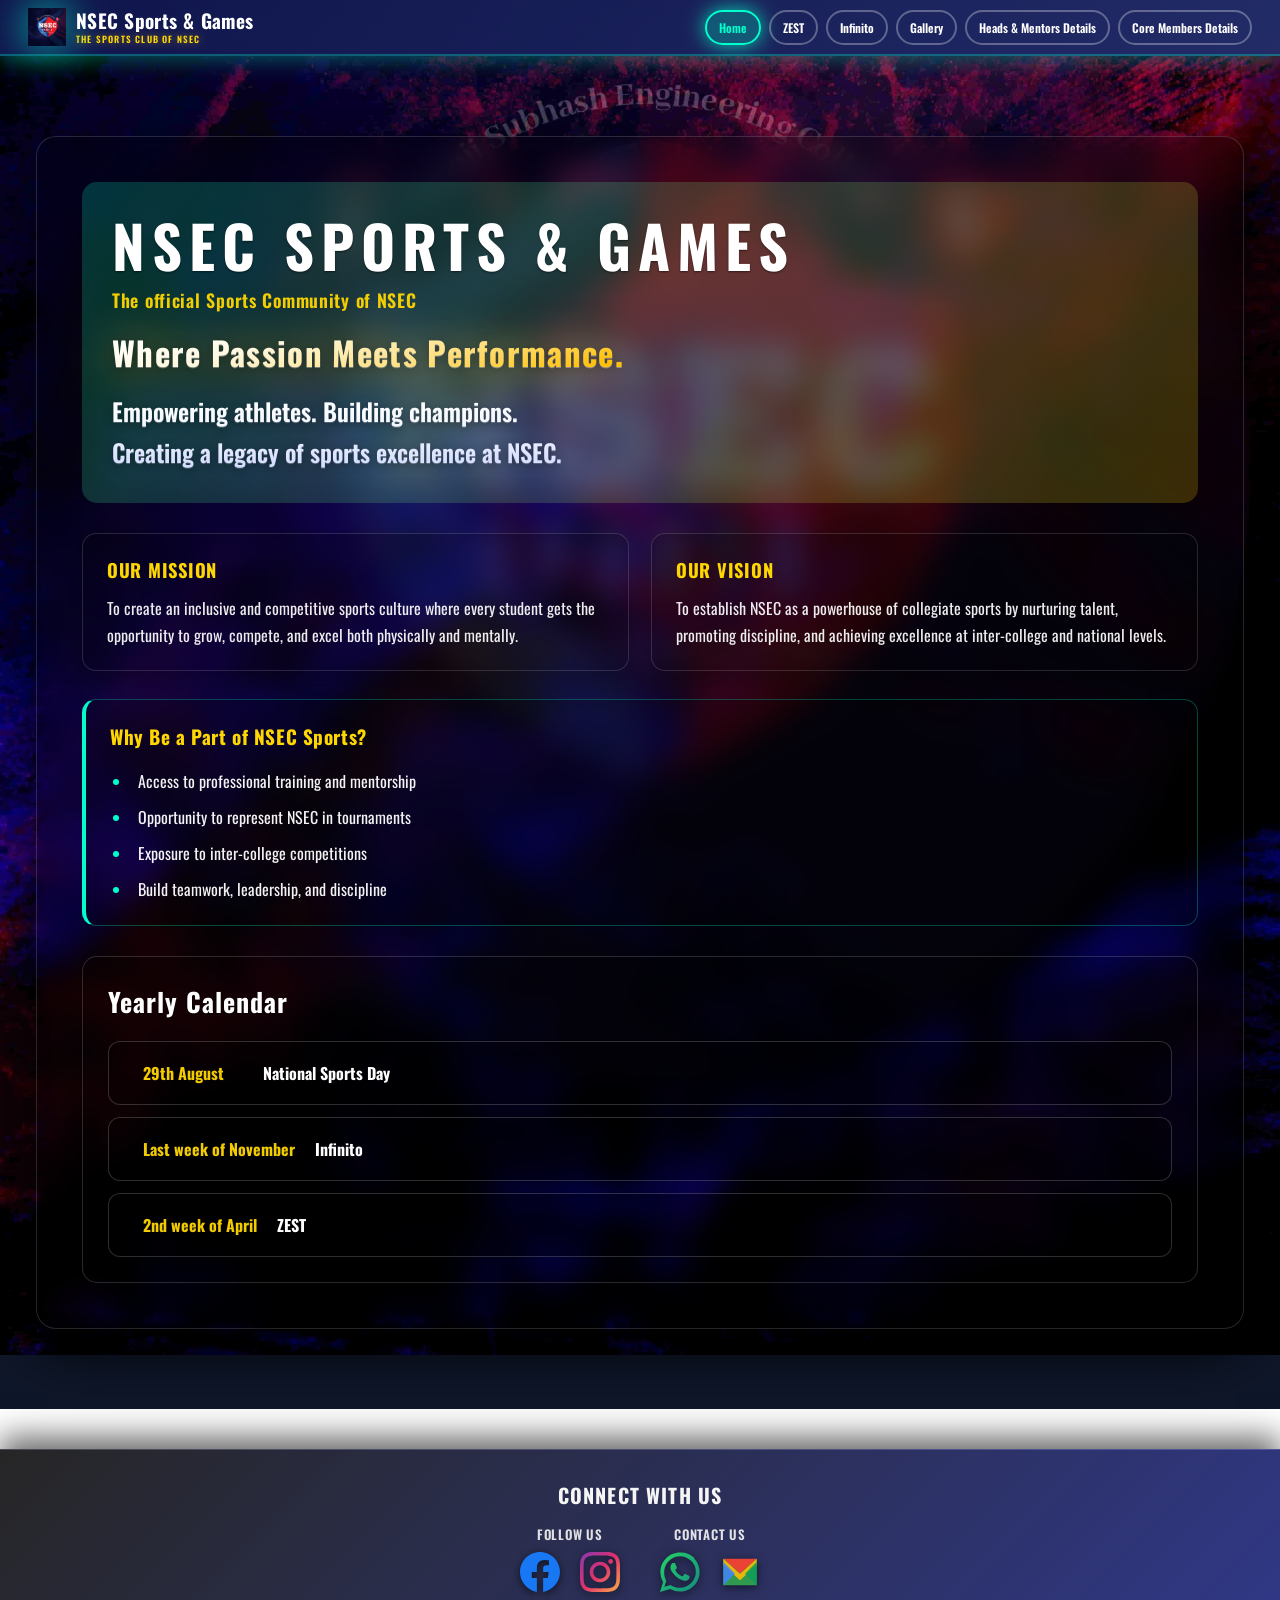
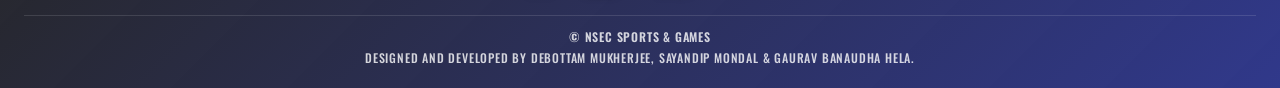
==== commit 0643d938: "updated points table" ====
--- a/index.html
+++ b/index.html
@@ -74,7 +74,7 @@
     <!-- HOME: yearly calendar + committee (logo gradient bg) -->
     <section id="home-nsec" class="active nsec-home-section">
       <div class="card nsec-home-card">
-        <div class="nsec-countdown-strip" aria-live="polite">
+        <!-- <div class="nsec-countdown-strip" aria-live="polite">
           <p class="nsec-countdown-title">ZEST 2026 starts in</p>
           <p class="nsec-countdown-live-message" id="nsecCountdownLiveMessage">
             ZEST 2026 IS HERE!!
@@ -94,7 +94,7 @@
             <span>Minutes</span>
             <span>Seconds</span>
           </div>
-        </div>
+        </div> -->
         <div class="welcome-banner">
           <div class="nsec-hero-heading-block">
             <h2>NSEC Sports &amp; Games</h2>
@@ -417,7 +417,7 @@
               <div class="committee-card">
                 <div class="committee-card-inner">
                   <img
-                    src="SPORTS COMMITTEE LIST/Soumyarup_TT Head - Soumyarup Chakraborty.jpg"
+                    src="/sports-committee-list/soumyarup_tt-head-soumyarup-chakraborty.jpg"
                     alt="Soumyarup Chakrabarty"
                   />
                   <div class="committee-info">
@@ -434,7 +434,7 @@
               <div class="committee-card">
                 <div class="committee-card-inner">
                   <img
-                    src="SPORTS COMMITTEE LIST/IMG_20250810_115324 - Anjali Kumari.jpg"
+                    src="/sports-committee-list/img_20250810_115324-anjali-kumari.jpg"
                     alt="Anjali Kumari"
                   />
                   <div class="committee-info">
@@ -463,7 +463,7 @@
               <div class="committee-card">
                 <div class="committee-card-inner">
                   <img
-                    src="SPORTS%20COMMITTEE%20LIST/Shashank Sinha_Chess Head - Shashank Sinha.jpg"
+                    src="/sports-committee-list/shashank-sinha_chess-head-shashank-sinha.jpg"
                     alt="Shashank Sinha"
                   />
                   <div class="committee-info">
@@ -479,7 +479,7 @@
               <div class="committee-card">
                 <div class="committee-card-inner">
                   <img
-                    src="SPORTS%20COMMITTEE%20LIST/AMAN CHOUDHARY  - Aman Choudhary.jpg"
+                    src="/sports-committee-list/aman-choudhary-aman-choudhary.jpg"
                     alt="Aman Choudhary"
                   />
                   <div class="committee-info">
@@ -519,7 +519,7 @@
               <div class="committee-card">
                 <div class="committee-card-inner">
                   <img
-                    src="SPORTS%20COMMITTEE%20LIST/Sneha Saha  - Sneha Saha.jpg"
+                    src="/sports-committee-list/sneha-saha-sneha-saha.jpg"
                     alt="Sneha Saha"
                   />
                   <div class="committee-info">
@@ -535,7 +535,7 @@
               <div class="committee-card">
                 <div class="committee-card-inner">
                   <img
-                    src="SPORTS%20COMMITTEE%20LIST/Sarbojit Roy_Carrom Head - Sarbojit Roy.jpg"
+                    src="/sports-committee-list/sarbojit-roy_carrom-head-sarbojit-roy.jpg"
                     alt="Sarbojit Roy"
                   />
                   <div class="committee-info">
@@ -564,7 +564,7 @@
               <div class="committee-card">
                 <div class="committee-card-inner">
                   <img
-                    src="SPORTS%20COMMITTEE%20LIST/4911142a-cee1-4b1f-a5c9-974a958bd5c6 - Debarghya Mandal.jpg"
+                    src="/sports-committee-list/4911142a-cee1-4b1f-a5c9-974a958bd5c6-debarghya-mandal.jpg"
                     alt="Debarghya Mandal"
                   />
                   <div class="committee-info">
@@ -593,7 +593,7 @@
               <div class="committee-card">
                 <div class="committee-card-inner">
                   <img
-                    src="SPORTS%20COMMITTEE%20LIST/Anwesha Mahata - Anwesha Mahata.jpg"
+                    src="/sports-committee-list/anwesha-mahata-anwesha-mahata.jpg"
                     alt="Anwesha Mahata"
                   />
                   <div class="committee-info">
@@ -609,7 +609,7 @@
               <div class="committee-card">
                 <div class="committee-card-inner">
                   <img
-                    src="SPORTS%20COMMITTEE%20LIST/IMG-20260220-WA0001 - Vivek Kumar.jpg"
+                    src="/sports-committee-list/img-20260220-wa0001-vivek-kumar.jpg"
                     alt="Vivek Kumar"
                   />
                   <div class="committee-info">
@@ -655,7 +655,7 @@
               <div class="committee-card">
                 <div class="committee-card-inner">
                   <img
-                    src="SPORTS%20COMMITTEE%20LIST/Abhigyan kumar - Abhigyan Kumar.jpg"
+                        src="/sports-committee-list/abhigyan-kumar-abhigyan-kumar.jpg"
                     alt="Abhigyan Kumar"
                   />
                   <div class="committee-info">
@@ -671,7 +671,7 @@
               <div class="committee-card">
                 <div class="committee-card-inner">
                   <img
-                    src="SPORTS%20COMMITTEE%20LIST/soham ghosh  - SOHAM GHOSH.jpg"
+                    src="/sports-committee-list/soham-ghosh-soham-ghosh.jpg"
                     alt="Soham Ghosh"
                   />
                   <div class="committee-info">
@@ -698,7 +698,7 @@
               <div class="committee-card">
                 <div class="committee-card-inner">
                   <img
-                    src="SPORTS%20COMMITTEE%20LIST/Nishant Mukherjee_CSE-2ND YEAR_HANDBALL HEAD.jpg"
+                    src="/sports-committee-list/nishant-mukherjee_cse-2nd-year_handball-head.jpg"
                     alt="Nishant Mukherjee"
                   />
                   <div class="committee-info">
@@ -714,7 +714,7 @@
               <div class="committee-card">
                 <div class="committee-card-inner">
                   <img
-                    src="SPORTS%20COMMITTEE%20LIST/Anoushka Basu - Anoushka Basu (Ender).jpg"
+                    src="/sports-committee-list/anoushka-basu-anoushka-basu(ender).jpg"
                     alt="Anoushka Basu"
                   />
                   <div class="committee-info">
@@ -730,7 +730,7 @@
               <div class="committee-card">
                 <div class="committee-card-inner">
                   <img
-                    src="SPORTS%20COMMITTEE%20LIST/Shuvabrata Acharya  - Shuvabrata Acharya.jpg"
+                    src="/sports-committee-list/shuvabrata-acharya-shuvabrata-acharya.jpg"
                     alt="Shuvabrata Acharya"
                   />
                   <div class="committee-info">
@@ -759,7 +759,7 @@
               <div class="committee-card">
                 <div class="committee-card-inner">
                   <img
-                    src="SPORTS%20COMMITTEE%20LIST/Aritra Gupta_CSDS-2ND YEAR_CRICKET HEAD.jpg"
+                    src="/sports-committee-list/aritra-gupta_csds-2nd-year_cricket-head.jpg"
                     alt="Aritra Gupta"
                   />
                   <div class="committee-info">
@@ -775,7 +775,7 @@
               <div class="committee-card">
                 <div class="committee-card-inner">
                   <img
-                    src="SPORTS%20COMMITTEE%20LIST/IMG20250930174637 - sujal shukla.jpg"
+                    src="/sports-committee-list/img20250930174637-sujal-shukla.jpg"
                     alt="Sujal Shukla"
                   />
                   <div class="committee-info">
@@ -804,7 +804,7 @@
               <div class="committee-card">
                 <div class="committee-card-inner">
                   <img
-                    src="SPORTS%20COMMITTEE%20LIST/IMG_20251106_024901_085 - MIHIR DAS.jpg"
+                    src="/sports-committee-list/img_20251106_024901_085-mihir-das.jpg"
                     alt="Mihir Das"
                   />
                   <div class="committee-info">
@@ -820,7 +820,7 @@
               <div class="committee-card">
                 <div class="committee-card-inner">
                   <img
-                    src="SPORTS%20COMMITTEE%20LIST/Priyanshu_Banik - Priyanshu Banik.jpg"
+                    src="/sports-committee-list/priyanshu_banik-priyanshu-banik.jpg"
                     alt="Priyanshu Banik"
                   />
                   <div class="committee-info">
@@ -853,7 +853,7 @@
               <div class="committee-card">
                 <div class="committee-card-inner">
                   <img
-                    src="SPORTS%20COMMITTEE%20LIST/Himangshu Ghosh_AIML_3RD YEAR_FOOTBALL HEAD.jpg"
+                    src="/sports-committee-list/himangshu-ghosh_aiml_3rd-year_football-head.jpg"
                     alt="Himangshu Ghosh"
                   />
                   <div class="committee-info">
@@ -869,7 +869,7 @@
               <div class="committee-card">
                 <div class="committee-card-inner">
                   <img
-                    src="SPORTS%20COMMITTEE%20LIST/PRITHWISH SIL - Prithwish Sil.jpg"
+                    src="/sports-committee-list/prithwish-sil-prithwish-sil.jpg"
                     alt="Prithwish Sil"
                   />
                   <div class="committee-info">
@@ -885,7 +885,7 @@
               <div class="committee-card">
                 <div class="committee-card-inner">
                   <img
-                    src="SPORTS%20COMMITTEE%20LIST/WA_1771505440812 - Rudra Saha.jpeg"
+                    src="/sports-committee-list/wa_1771505440812-rudra-saha.jpeg"
                     alt="Rudra Saha"
                   />
                   <div class="committee-info">
@@ -919,7 +919,7 @@
               <div class="committee-card">
                 <div class="committee-card-inner">
                   <img
-                    src="SPORTS%20COMMITTEE%20LIST/ADITYA RAJ.jpg"
+                    src="/sports-committee-list/aditya-raj.jpg"
                     alt="Aditya Raj"
                   />
                   <div class="committee-info">
@@ -935,7 +935,7 @@
               <div class="committee-card">
                 <div class="committee-card-inner">
                   <img
-                    src="SPORTS%20COMMITTEE%20LIST/IMG_20251129_021149 - Atanu Pal.jpg"
+                    src="/sports-committee-list/img_20251129_021149-atanu-pal.jpg"
                     alt="Atanu Pal"
                   />
                   <div class="committee-info">
@@ -963,7 +963,7 @@
               <div class="committee-card">
                 <div class="committee-card-inner">
                   <img
-                    src="SPORTS%20COMMITTEE%20LIST/Aniruddha Mukherjee - Aniruddha Mukherjee.jpg"
+                    src="/sports-committee-list/aniruddha-mukherjee-aniruddha-mukherjee.jpg"
                     alt="Aniruddha Mukherjee"
                   />
                   <div class="committee-info">
@@ -991,7 +991,7 @@
               <div class="committee-card">
                 <div class="committee-card-inner">
                   <img
-                    src="SPORTS%20COMMITTEE%20LIST/Ishita Shaw.jpeg"
+                    src="/sports-committee-list/ishita-shaw.jpeg"
                     alt="Ishita Shaw"
                   />
                   <div class="committee-info">
@@ -1022,7 +1022,7 @@
               <div class="committee-card">
                 <div class="committee-card-inner">
                   <img
-                    src="SPORTS COMMITTEE LIST/soudeepanbiswas - soudeepan biswas.jpg"
+                    src="/sports-committee-list/soudeepanbiswas-soudeepan-biswas.jpg"
                     alt="Soudeepan"
                   />
                   <div class="committee-info">
@@ -1037,7 +1037,7 @@
               <div class="committee-card">
                 <div class="committee-card-inner">
                   <img
-                    src="SPORTS COMMITTEE LIST/sinchan_roy - Sinchan Roy.jpg"
+                    src="/sports-committee-list/sinchan_roy-sinchan-roy.jpg"
                     alt="Sinchan"
                   />
                   <div class="committee-info">
@@ -1052,7 +1052,7 @@
               <div class="committee-card">
                 <div class="committee-card-inner">
                   <img
-                    src="SPORTS COMMITTEE LIST/SOHAM GHOSH MAIN.jpeg"
+                    src="/sports-committee-list/soham-ghosh-soham-ghosh.jpg"
                     alt="Soham Ghosh"
                   />
                   <div class="committee-info">
@@ -1082,7 +1082,7 @@
           <div class="core-member-card">
             <div class="core-member-card-inner">
               <img
-                src="SPORTS CORE COMMITTEE/IMG_20260220_210047 - Raghav Jaiswal.jpg"
+                src="/sports-core-committee/img_20260220_210047-raghav-jaiswal.jpg"
                 alt="Raghav"
               />
               <div class="core-member-info">
@@ -1097,8 +1097,8 @@
           </div>
           <div class="core-member-card">
             <div class="core-member-card-inner">
-              <img src="SPORTS CORE COMMITTEE/STOSHA_VP.jpeg" alt="Stosha" />
-              <div class="core-member-info">
+                <img src="/sports-core-committee/stosha_vp.jpeg" alt="Stosha" />
+                <div class="core-member-info">
                 <span class="core-member-name">Stosha Sen</span>
                 <span class="core-member-role core-role-vice-president"
                   >Vice President</span
@@ -1111,7 +1111,7 @@
           <div class="core-member-card">
             <div class="core-member-card-inner">
               <img
-                src="SPORTS CORE COMMITTEE/ANUSHKA TARAFDAR_SECRETARY.jpeg"
+                src="/sports-core-committee/anushka-tarafdar_secretary.jpeg"
                 alt="Anushka"
               />
               <div class="core-member-info">
@@ -1129,7 +1129,7 @@
           <div class="core-member-card core-member-card--row2">
             <div class="core-member-card-inner">
               <img
-                src="SPORTS CORE COMMITTEE/Rajendra_Kumar - Rajendra Kumar.jpeg"
+                src="/sports-core-committee/rajendra_kumar-rajendra-kumar.jpeg"
                 alt="Rajendra"
               />
               <div class="core-member-info">
@@ -1145,7 +1145,7 @@
           <div class="core-member-card core-member-card--row2">
             <div class="core-member-card-inner">
               <img
-                src="SPORTS CORE COMMITTEE/SAYANDIP M_CO ORDINATOR .jpeg"
+                src="/sports-core-committee/sayandip-m_co-ordinator.jpeg"
                 alt="Sayandip"
               />
               <div class="core-member-info">
